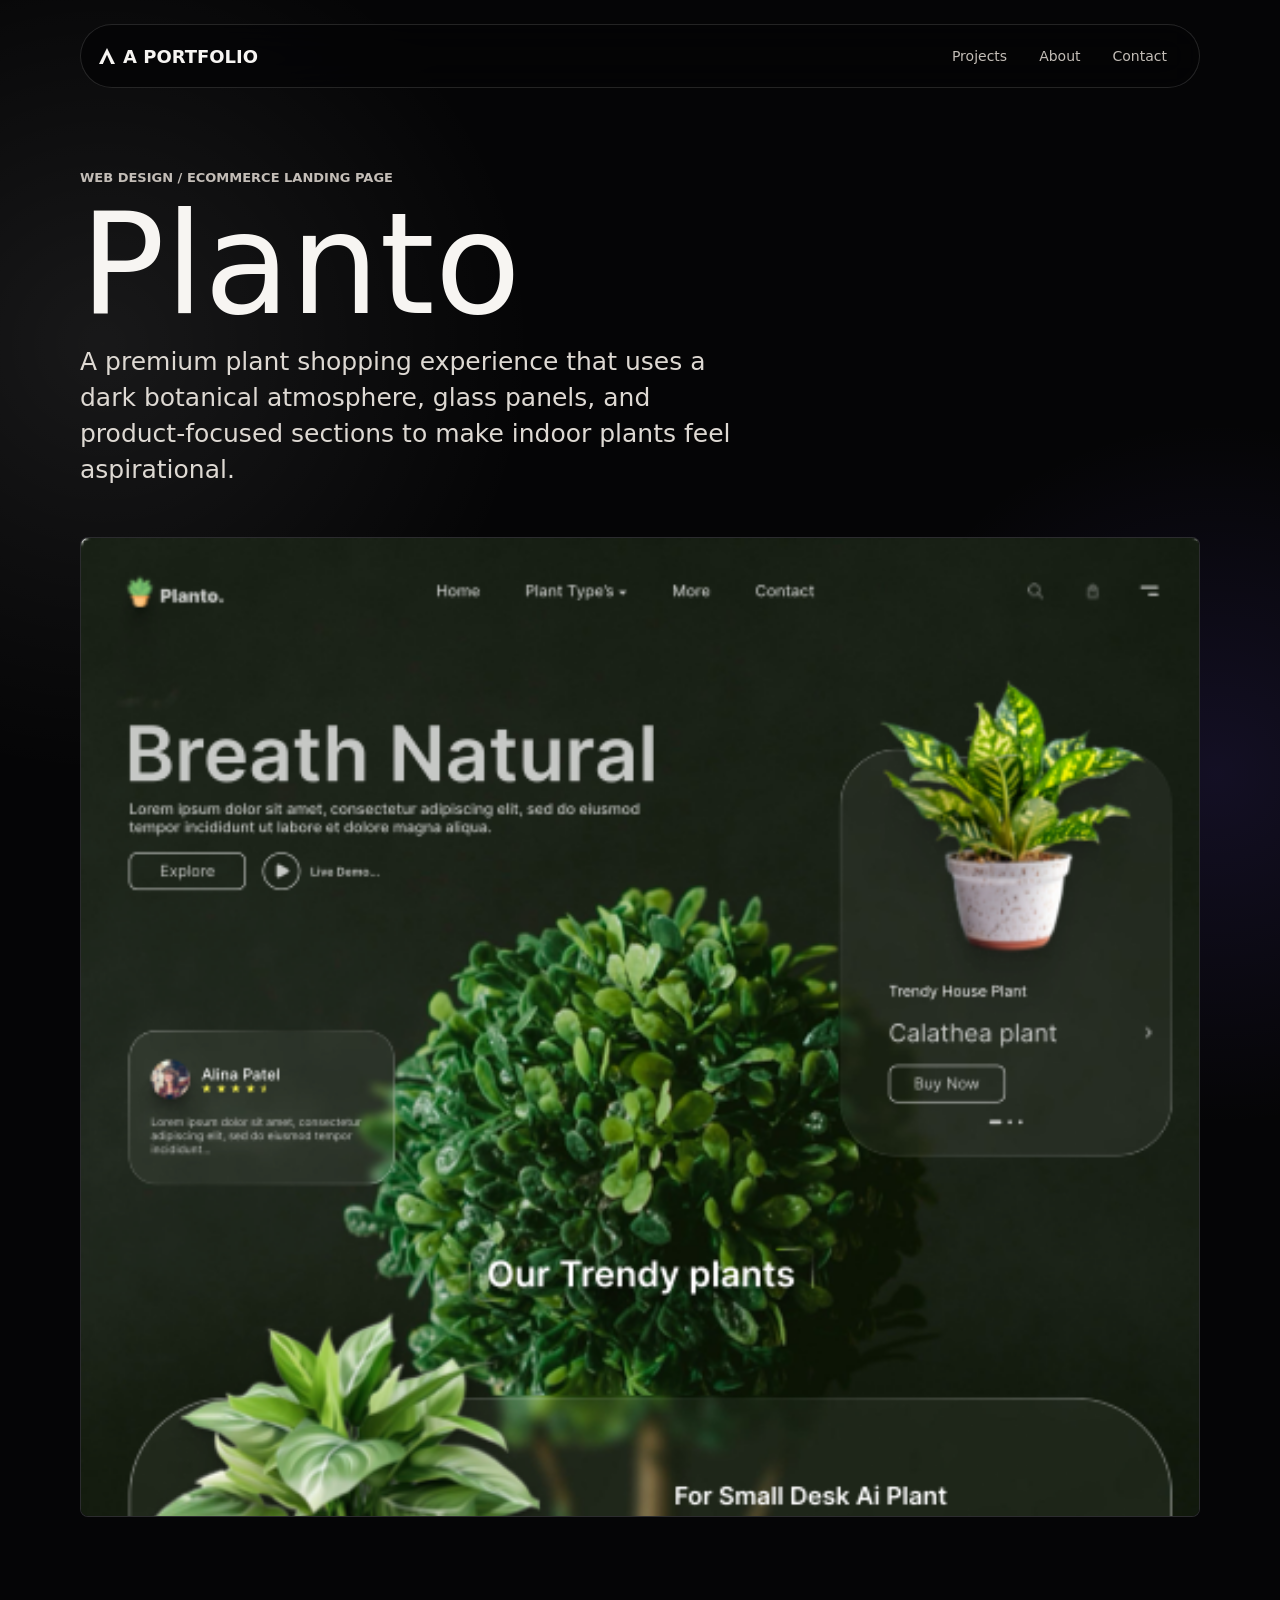
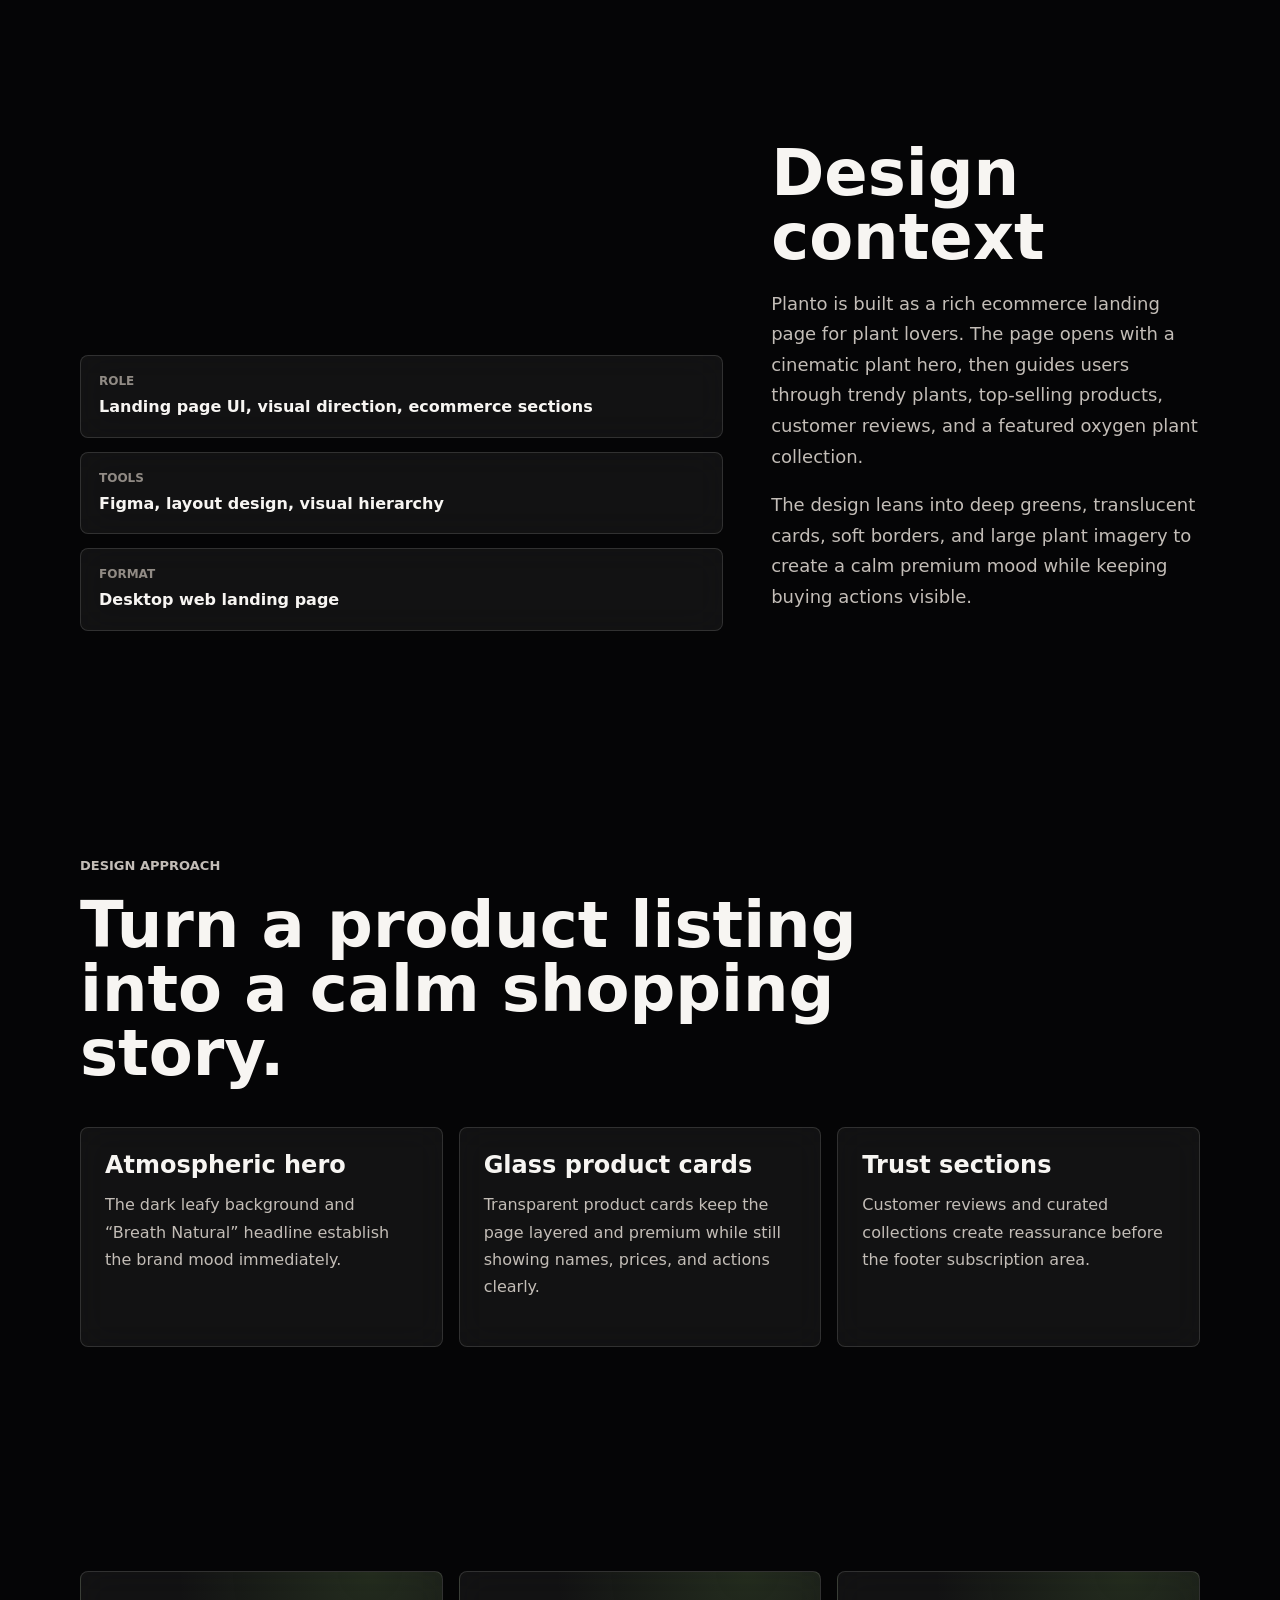
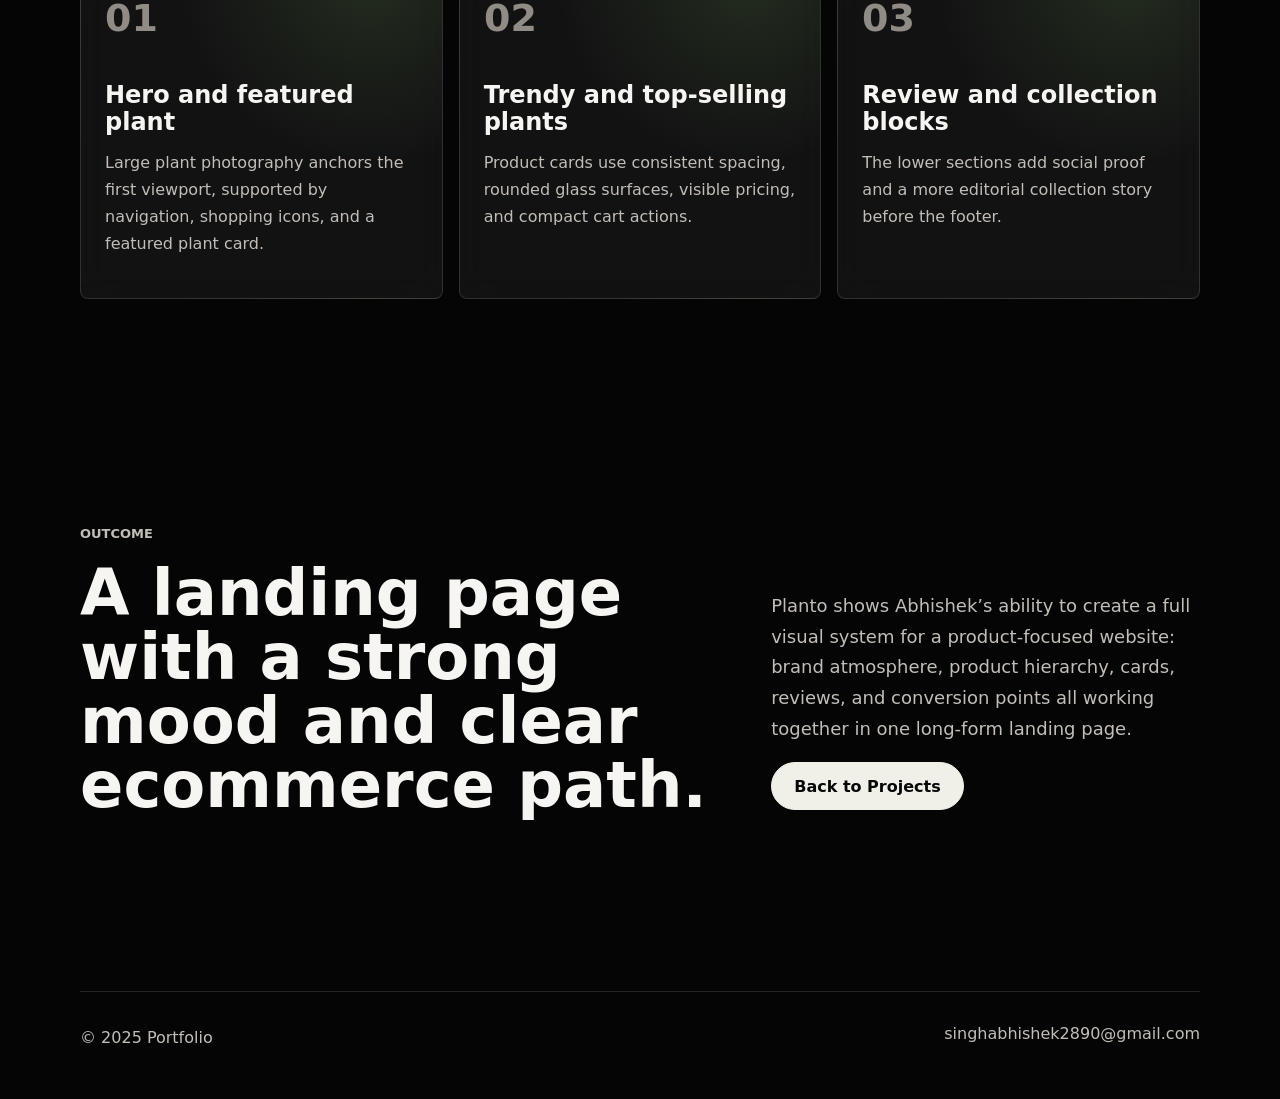
==== projects/planto.html @ 34128c3c "Initial portfolio site" ====
<!doctype html>
<html lang="en">
  <head>
    <meta charset="utf-8">
    <meta name="viewport" content="width=device-width, initial-scale=1">
    <title>Planto Case Study - Abhishek Singh</title>
    <meta name="description" content="Planto case study by Abhishek Singh, a premium plant ecommerce landing page.">
    <link rel="stylesheet" href="../styles.css">
  </head>
  <body>
    <header class="site-header">
      <a class="brand" href="../index.html">A Portfolio</a>
      <button class="nav-toggle" type="button" aria-label="Open navigation" aria-expanded="false">
        <span></span>
        <span></span>
      </button>
      <nav class="site-nav" aria-label="Primary navigation">
        <a href="../index.html#projects">Projects</a>
        <a href="../index.html#about">About</a>
        <a href="../index.html#contact">Contact</a>
      </nav>
    </header>

    <main>
      <section class="case-hero section-pad planto-hero">
        <div class="case-kicker reveal">Web design / Ecommerce landing page</div>
        <h1 class="reveal">Planto</h1>
        <p class="case-lede reveal">A premium plant shopping experience that uses a dark botanical atmosphere, glass panels, and product-focused sections to make indoor plants feel aspirational.</p>
        <img class="case-visual reveal" src="../assets/planto-preview.png" alt="Planto landing page full preview">
      </section>

      <section class="section-pad case-overview">
        <div class="fact-grid reveal">
          <div>
            <span>Role</span>
            <strong>Landing page UI, visual direction, ecommerce sections</strong>
          </div>
          <div>
            <span>Tools</span>
            <strong>Figma, layout design, visual hierarchy</strong>
          </div>
          <div>
            <span>Format</span>
            <strong>Desktop web landing page</strong>
          </div>
        </div>
        <div class="case-copy reveal">
          <h2>Design context</h2>
          <p>Planto is built as a rich ecommerce landing page for plant lovers. The page opens with a cinematic plant hero, then guides users through trendy plants, top-selling products, customer reviews, and a featured oxygen plant collection.</p>
          <p>The design leans into deep greens, translucent cards, soft borders, and large plant imagery to create a calm premium mood while keeping buying actions visible.</p>
        </div>
      </section>

      <section class="section-pad">
        <div class="section-heading reveal">
          <p class="eyebrow">Design approach</p>
          <h2>Turn a product listing into a calm shopping story.</h2>
        </div>
        <div class="insight-grid">
          <article class="service-card reveal">
            <h3>Atmospheric hero</h3>
            <p>The dark leafy background and “Breath Natural” headline establish the brand mood immediately.</p>
          </article>
          <article class="service-card reveal">
            <h3>Glass product cards</h3>
            <p>Transparent product cards keep the page layered and premium while still showing names, prices, and actions clearly.</p>
          </article>
          <article class="service-card reveal">
            <h3>Trust sections</h3>
            <p>Customer reviews and curated collections create reassurance before the footer subscription area.</p>
          </article>
        </div>
      </section>

      <section class="section-pad planto-breakdown">
        <div class="breakdown-card reveal">
          <span>01</span>
          <h3>Hero and featured plant</h3>
          <p>Large plant photography anchors the first viewport, supported by navigation, shopping icons, and a featured plant card.</p>
        </div>
        <div class="breakdown-card reveal">
          <span>02</span>
          <h3>Trendy and top-selling plants</h3>
          <p>Product cards use consistent spacing, rounded glass surfaces, visible pricing, and compact cart actions.</p>
        </div>
        <div class="breakdown-card reveal">
          <span>03</span>
          <h3>Review and collection blocks</h3>
          <p>The lower sections add social proof and a more editorial collection story before the footer.</p>
        </div>
      </section>

      <section class="section-pad split-section">
        <div class="section-heading reveal">
          <p class="eyebrow">Outcome</p>
          <h2>A landing page with a strong mood and clear ecommerce path.</h2>
        </div>
        <div class="about-copy reveal">
          <p>Planto shows Abhishek’s ability to create a full visual system for a product-focused website: brand atmosphere, product hierarchy, cards, reviews, and conversion points all working together in one long-form landing page.</p>
          <a class="button primary" href="../index.html#projects">Back to Projects</a>
        </div>
      </section>
    </main>

    <footer class="site-footer">
      <p>© 2025 Portfolio</p>
      <a href="mailto:singhabhishek2890@gmail.com">singhabhishek2890@gmail.com</a>
    </footer>
    <script src="../script.js"></script>
  </body>
</html>
---- styles.css ----
:root {
  color-scheme: dark;
  --bg: #050506;
  --bg-soft: #0d0d10;
  --panel: rgba(255, 255, 255, 0.055);
  --panel-strong: rgba(255, 255, 255, 0.09);
  --line: rgba(255, 255, 255, 0.13);
  --text: #f7f5f2;
  --muted: #c3bdb7;
  --soft: #918b85;
  --accent: #f0efe8;
  --pink: #ff4f8b;
  --violet: #7c5cff;
  --green: #95d866;
  --cyan: #1cd6c9;
  --max: 1120px;
  --radius: 8px;
}

* {
  box-sizing: border-box;
}

html {
  scroll-behavior: smooth;
}

body {
  margin: 0;
  min-width: 320px;
  background:
    radial-gradient(circle at 8% 8%, rgba(255, 255, 255, 0.08), transparent 27rem),
    radial-gradient(circle at 95% 18%, rgba(124, 92, 255, 0.12), transparent 22rem),
    var(--bg);
  color: var(--text);
  font-family: Inter, ui-sans-serif, system-ui, -apple-system, BlinkMacSystemFont, "Segoe UI", sans-serif;
  letter-spacing: 0;
}

body.nav-open {
  overflow: hidden;
}

a {
  color: inherit;
  text-decoration: none;
}

img {
  display: block;
  max-width: 100%;
}

.site-header {
  position: fixed;
  z-index: 20;
  top: 24px;
  left: 50%;
  width: min(calc(100% - 32px), var(--max));
  min-height: 64px;
  transform: translateX(-50%);
  display: flex;
  align-items: center;
  justify-content: space-between;
  gap: 20px;
  padding: 10px 18px;
  border: 1px solid var(--line);
  border-radius: 999px;
  background: rgba(5, 5, 6, 0.78);
  backdrop-filter: blur(18px);
}

.brand {
  display: inline-flex;
  align-items: center;
  min-height: 40px;
  font-size: 18px;
  font-weight: 650;
  text-transform: uppercase;
}

.brand::before {
  content: "";
  width: 16px;
  height: 16px;
  margin-right: 8px;
  clip-path: polygon(50% 0, 100% 100%, 76% 100%, 50% 42%, 24% 100%, 0 100%);
  background: currentColor;
}

.site-nav {
  display: flex;
  align-items: center;
  gap: 4px;
}

.site-nav a {
  padding: 12px 14px;
  border-radius: 999px;
  color: var(--muted);
  font-size: 14px;
  transition: color 180ms ease, background 180ms ease;
}

.site-nav a:hover,
.site-nav a:focus-visible {
  color: var(--text);
  background: var(--panel);
  outline: none;
}

.nav-toggle {
  display: none;
  width: 44px;
  height: 44px;
  border: 0;
  border-radius: 50%;
  background: transparent;
  color: var(--text);
  cursor: pointer;
}

.nav-toggle span {
  display: block;
  width: 22px;
  height: 2px;
  margin: 6px auto;
  background: currentColor;
  transition: transform 180ms ease;
}

.section-pad {
  width: min(calc(100% - 32px), var(--max));
  margin: 0 auto;
  padding: 112px 0;
}

.hero {
  position: relative;
  min-height: 100svh;
  display: flex;
  flex-direction: column;
  justify-content: center;
  padding-top: 160px;
}

.hero-bg {
  position: absolute;
  inset: 110px -16px 56px;
  z-index: -1;
  overflow: hidden;
  border-radius: 8px;
  background:
    linear-gradient(100deg, rgba(255, 255, 255, 0.03), transparent 42%),
    radial-gradient(circle at 55% 20%, rgba(255, 255, 255, 0.15), transparent 16rem),
    linear-gradient(140deg, #09090a 0%, #050506 48%, #111015 100%);
}

.hero-bg::after {
  content: "";
  position: absolute;
  inset: -40%;
  background:
    linear-gradient(120deg, transparent 32%, rgba(255, 255, 255, 0.06), transparent 38%),
    repeating-linear-gradient(120deg, transparent 0 42px, rgba(255, 255, 255, 0.025) 43px 44px);
  transform: rotate(-8deg);
  opacity: 0.45;
}

.hero-grid,
.split-section,
.case-overview {
  display: grid;
  grid-template-columns: minmax(0, 1.05fr) minmax(280px, 0.7fr);
  gap: 48px;
  align-items: end;
}

.eyebrow,
.case-kicker,
.project-type {
  margin: 0 0 16px;
  color: var(--muted);
  font-size: 13px;
  font-weight: 700;
  text-transform: uppercase;
}

h1,
h2,
h3,
p {
  margin-top: 0;
}

h1 {
  max-width: 980px;
  margin-bottom: 22px;
  font-size: clamp(58px, 11vw, 150px);
  line-height: 0.9;
  font-weight: 520;
}

h2 {
  margin-bottom: 20px;
  font-size: clamp(34px, 5vw, 68px);
  line-height: 1;
  font-weight: 560;
}

h3 {
  margin-bottom: 12px;
  font-size: 24px;
  line-height: 1.15;
}

p {
  color: var(--muted);
  line-height: 1.7;
}

.hero-copy,
.case-lede {
  max-width: 680px;
  color: #ded9d3;
  font-size: clamp(18px, 2.2vw, 25px);
  line-height: 1.45;
}

.hero-actions {
  display: flex;
  flex-wrap: wrap;
  gap: 12px;
  margin-top: 32px;
}

.button {
  display: inline-flex;
  align-items: center;
  justify-content: center;
  min-height: 48px;
  padding: 0 22px;
  border: 1px solid var(--line);
  border-radius: 999px;
  font-weight: 700;
  transition: transform 180ms ease, background 180ms ease, border-color 180ms ease;
}

.button:hover,
.button:focus-visible {
  transform: translateY(-2px);
  outline: none;
}

.button.primary {
  color: #070707;
  background: var(--accent);
  border-color: var(--accent);
}

.button.ghost {
  background: rgba(255, 255, 255, 0.03);
  color: var(--text);
}

.status-panel,
.service-card,
.step-card,
.contact-panel,
.breakdown-card,
.fact-grid > div {
  border: 1px solid var(--line);
  border-radius: var(--radius);
  background: var(--panel);
  backdrop-filter: blur(16px);
}

.status-panel {
  padding: 24px;
}

.status-dot {
  display: inline-block;
  width: 10px;
  height: 10px;
  border-radius: 50%;
  background: #66dc7e;
  box-shadow: 0 0 18px rgba(102, 220, 126, 0.7);
}

.status-panel p {
  margin: 12px 0 8px;
}

.status-panel strong {
  display: block;
  line-height: 1.4;
}

.mini-tags,
.skill-cloud {
  display: flex;
  flex-wrap: wrap;
  gap: 8px;
  margin-top: 20px;
}

.mini-tags span,
.skill-cloud span {
  display: inline-flex;
  align-items: center;
  min-height: 32px;
  padding: 6px 10px;
  border: 1px solid var(--line);
  border-radius: 999px;
  color: var(--muted);
  background: rgba(255, 255, 255, 0.035);
  font-size: 13px;
}

.section-heading {
  max-width: 780px;
  margin-bottom: 42px;
}

.project-grid {
  display: grid;
  grid-template-columns: repeat(2, minmax(0, 1fr));
  gap: 22px;
}

.project-card {
  display: grid;
  gap: 24px;
  padding: 14px;
  border: 1px solid var(--line);
  border-radius: var(--radius);
  background: rgba(255, 255, 255, 0.045);
  transition: transform 220ms ease, border-color 220ms ease, background 220ms ease;
}

.project-card:hover,
.project-card:focus-visible {
  transform: translateY(-6px);
  border-color: rgba(255, 255, 255, 0.3);
  background: rgba(255, 255, 255, 0.07);
  outline: none;
}

.project-card img {
  width: 100%;
  aspect-ratio: 16 / 10;
  object-fit: cover;
  border-radius: 6px;
  border: 1px solid rgba(255, 255, 255, 0.08);
}

.project-card div {
  padding: 0 8px 10px;
}

.about-copy {
  align-self: center;
}

.about-copy p {
  font-size: 18px;
}

.steps,
.service-grid,
.insight-grid,
.planto-breakdown {
  display: grid;
  grid-template-columns: repeat(4, minmax(0, 1fr));
  gap: 16px;
}

.service-grid,
.insight-grid,
.planto-breakdown {
  grid-template-columns: repeat(3, minmax(0, 1fr));
}

.service-grid {
  grid-template-columns: repeat(4, minmax(0, 1fr));
}

.step-card,
.service-card,
.breakdown-card {
  min-height: 220px;
  padding: 24px;
}

.step-card span,
.breakdown-card span {
  display: inline-block;
  margin-bottom: 42px;
  color: var(--soft);
  font-size: 38px;
  font-weight: 600;
}

.contact-panel {
  padding: clamp(28px, 6vw, 72px);
  background:
    radial-gradient(circle at 80% 20%, rgba(255, 255, 255, 0.12), transparent 18rem),
    var(--panel);
}

.site-footer {
  width: min(calc(100% - 32px), var(--max));
  margin: 0 auto;
  padding: 32px 0 48px;
  display: flex;
  justify-content: space-between;
  gap: 20px;
  border-top: 1px solid var(--line);
  color: var(--muted);
}

.site-footer p {
  margin: 0;
}

.case-hero {
  padding-top: 170px;
}

.case-hero h1 {
  margin-bottom: 16px;
}

.case-visual {
  width: 100%;
  max-height: 760px;
  margin-top: 48px;
  object-fit: cover;
  object-position: top;
  border: 1px solid var(--line);
  border-radius: var(--radius);
  background: var(--bg-soft);
}

.planto-hero .case-visual {
  max-height: 980px;
  object-position: top center;
}

.fact-grid {
  display: grid;
  gap: 14px;
}

.fact-grid > div {
  padding: 18px;
}

.fact-grid span {
  display: block;
  margin-bottom: 8px;
  color: var(--soft);
  font-size: 12px;
  font-weight: 700;
  text-transform: uppercase;
}

.fact-grid strong {
  line-height: 1.4;
}

.case-copy {
  align-self: start;
}

.case-copy p {
  font-size: 18px;
}

.case-showcase {
  display: grid;
  grid-template-columns: repeat(3, minmax(0, 1fr));
  gap: 24px;
}

.phone-frame {
  min-height: 570px;
  padding: 16px;
  border: 1px solid var(--line);
  border-radius: 48px;
  background: #17121d;
}

.phone-screen {
  height: 100%;
  min-height: 538px;
  padding: 28px;
  border-radius: 34px;
  background: #0d0b10;
  overflow: hidden;
}

.screen-label {
  display: inline-flex;
  margin-bottom: 28px;
  color: var(--muted);
  font-size: 13px;
  font-weight: 700;
  text-transform: uppercase;
}

.profile-gradient,
.match-orbit {
  height: 230px;
  margin-bottom: 28px;
  border-radius: 28px;
  background: linear-gradient(135deg, var(--pink), var(--violet));
}

.match-orbit {
  border-radius: 50%;
  background: radial-gradient(circle at 35% 35%, #fff 0 8%, var(--pink) 9% 34%, var(--violet) 35% 100%);
}

.bubble {
  width: 76%;
  height: 54px;
  margin-bottom: 18px;
  border-radius: 22px;
  background: var(--panel-strong);
}

.bubble.right {
  margin-left: auto;
  background: var(--pink);
}

.bubble.short {
  width: 54%;
}

.vyybee-theme {
  position: relative;
}

.vyybee-theme::before {
  content: "";
  position: absolute;
  inset: 70px -24px;
  z-index: -1;
  border-radius: 8px;
  background: radial-gradient(circle at 20% 20%, rgba(255, 79, 139, 0.22), transparent 24rem), radial-gradient(circle at 90% 65%, rgba(124, 92, 255, 0.2), transparent 26rem);
}

.planto-breakdown .breakdown-card {
  background:
    radial-gradient(circle at 80% 0%, rgba(149, 216, 102, 0.13), transparent 12rem),
    var(--panel);
}

.reveal {
  opacity: 1;
  transform: translateY(0);
  transition: opacity 600ms ease, transform 600ms ease;
}

.reveal.is-visible {
  opacity: 1;
  transform: translateY(0);
}

@media (max-width: 900px) {
  .site-header {
    top: 14px;
  }

  .nav-toggle {
    display: block;
  }

  .nav-open .nav-toggle span:first-child {
    transform: translateY(4px) rotate(45deg);
  }

  .nav-open .nav-toggle span:last-child {
    transform: translateY(-4px) rotate(-45deg);
  }

  .site-nav {
    position: fixed;
    top: 78px;
    left: 0;
    right: 0;
    display: none;
    flex-direction: column;
    align-items: stretch;
    padding: 14px;
    border: 1px solid var(--line);
    border-radius: 8px;
    background: rgba(5, 5, 6, 0.95);
  }

  .nav-open .site-nav {
    display: flex;
  }

  .site-nav a {
    min-height: 46px;
  }

  .hero-grid,
  .split-section,
  .case-overview,
  .project-grid,
  .case-showcase {
    grid-template-columns: 1fr;
  }

  .steps,
  .service-grid,
  .insight-grid,
  .planto-breakdown {
    grid-template-columns: repeat(2, minmax(0, 1fr));
  }
}

@media (max-width: 620px) {
  .section-pad {
    width: min(calc(100% - 24px), var(--max));
    padding: 76px 0;
  }

  .hero {
    padding-top: 130px;
  }

  h1 {
    font-size: clamp(54px, 18vw, 86px);
  }

  .hero-copy,
  .case-lede,
  .case-copy p,
  .about-copy p {
    font-size: 16px;
  }

  .hero-actions,
  .site-footer {
    flex-direction: column;
  }

  .button {
    width: 100%;
  }

  .steps,
  .service-grid,
  .insight-grid,
  .planto-breakdown {
    grid-template-columns: 1fr;
  }

  .phone-frame {
    min-height: 520px;
  }

  .phone-screen {
    min-height: 488px;
  }
}
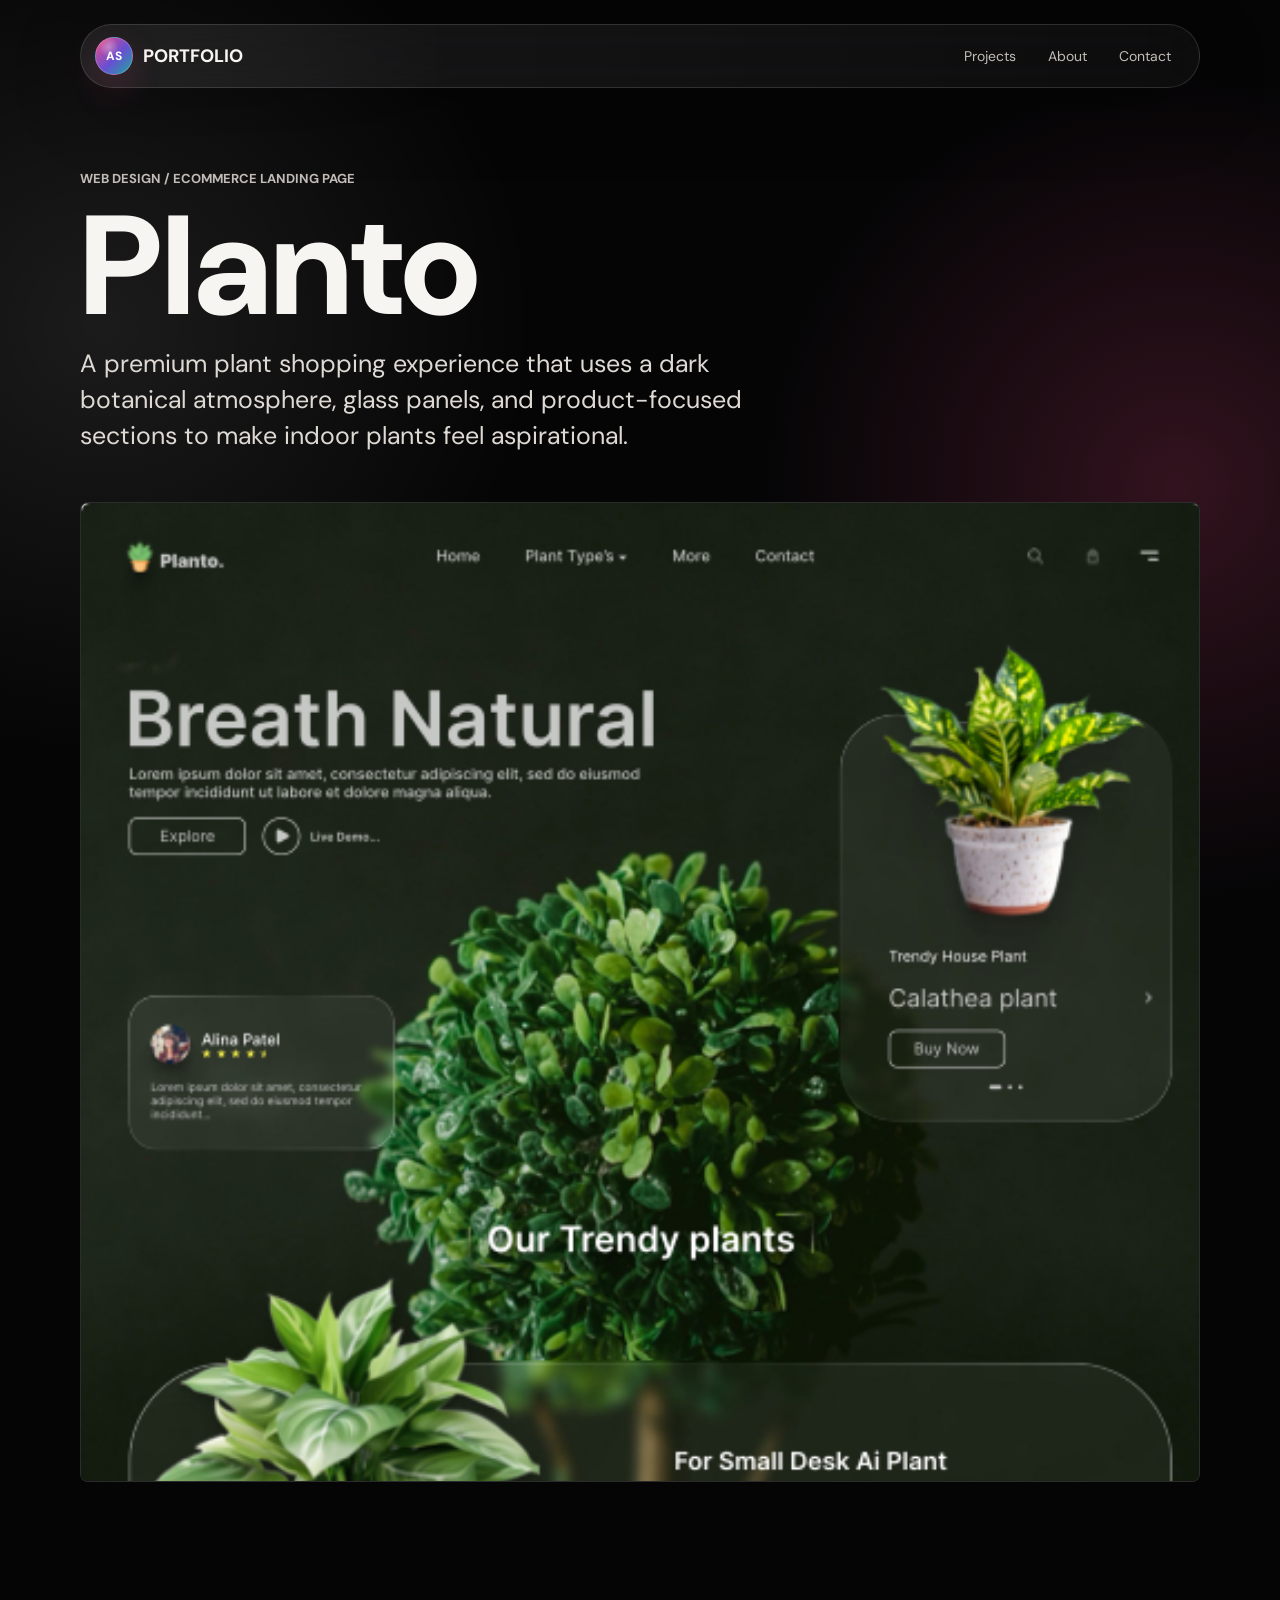
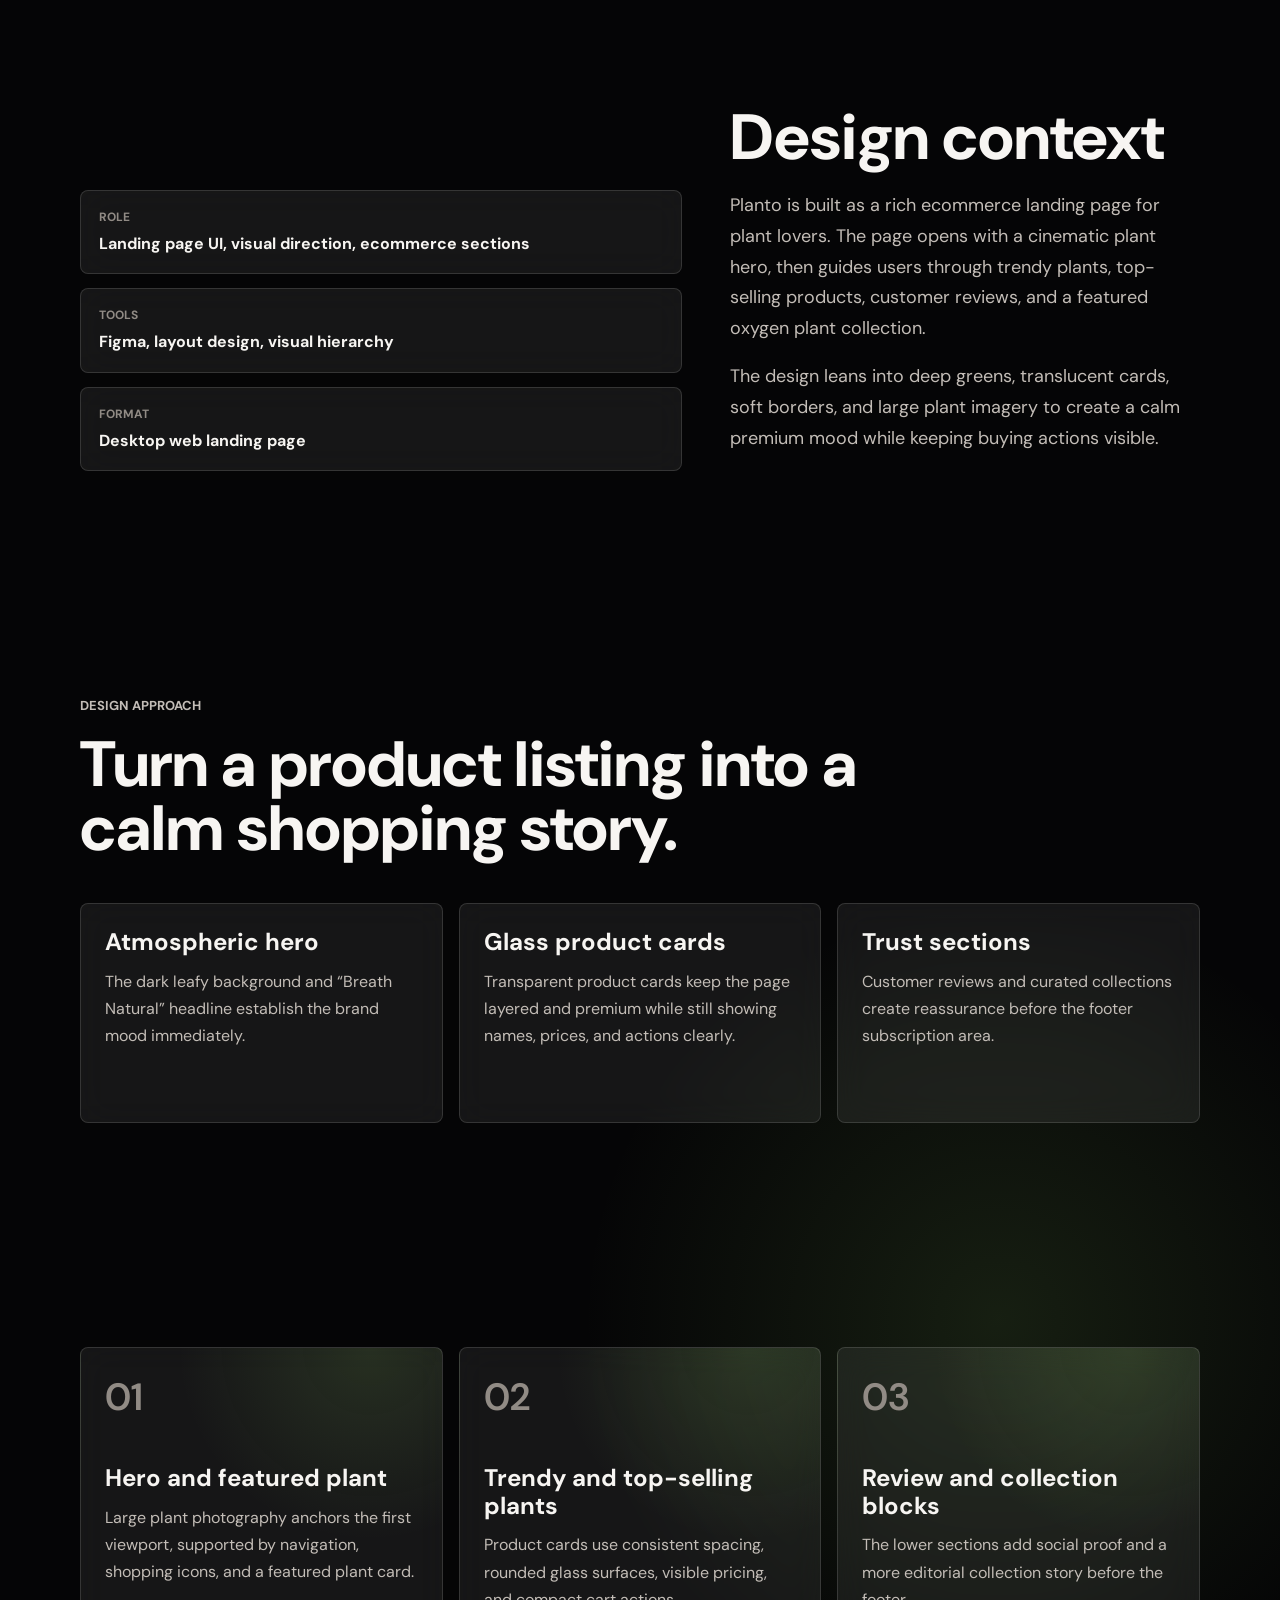
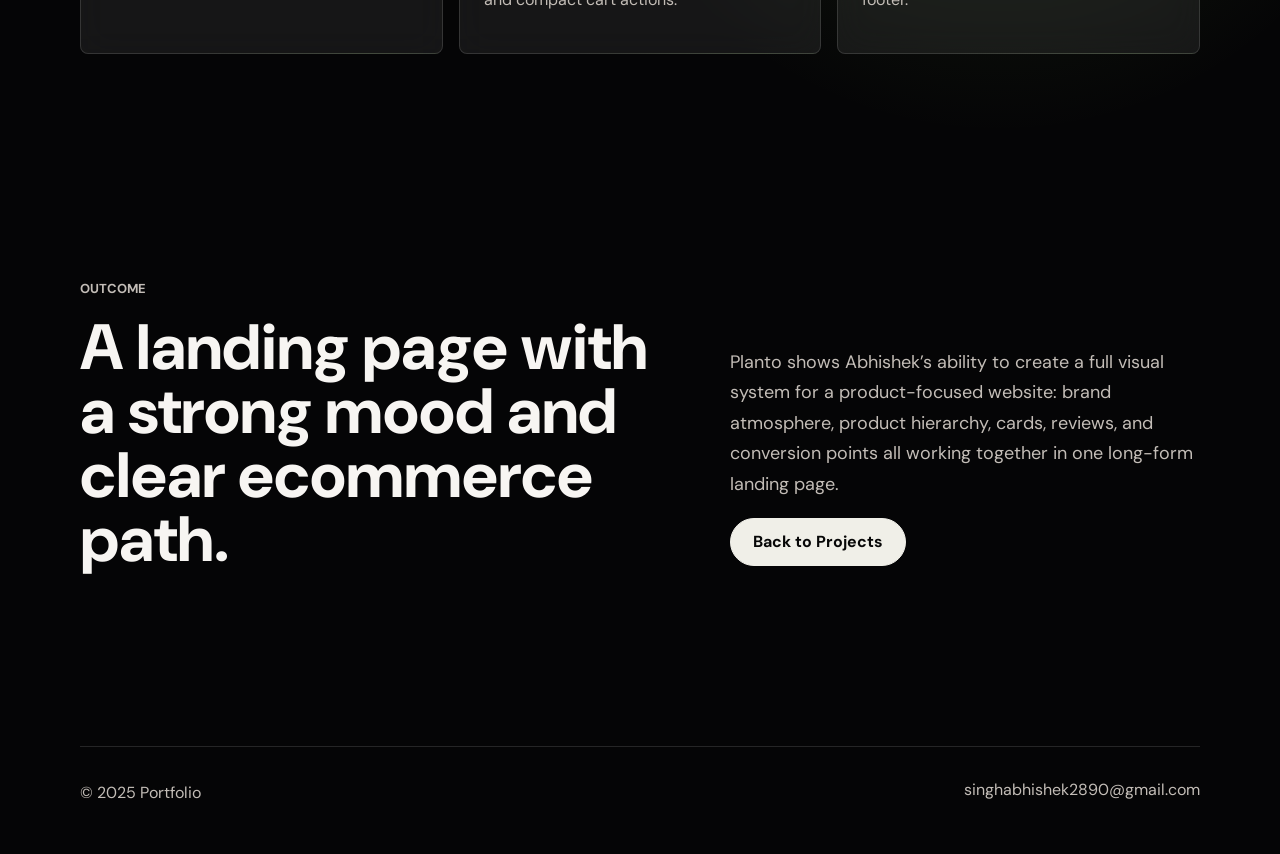
==== commit 0ab6868a: "Enhance portfolio design and Vyybee case study" ====
--- a/projects/planto.html
+++ b/projects/planto.html
@@ -5,11 +5,17 @@
     <meta name="viewport" content="width=device-width, initial-scale=1">
     <title>Planto Case Study - Abhishek Singh</title>
     <meta name="description" content="Planto case study by Abhishek Singh, a premium plant ecommerce landing page.">
+    <link rel="preconnect" href="https://fonts.googleapis.com">
+    <link rel="preconnect" href="https://fonts.gstatic.com" crossorigin>
+    <link href="https://fonts.googleapis.com/css2?family=DM+Sans:wght@400;500;600;700;800&display=swap" rel="stylesheet">
     <link rel="stylesheet" href="../styles.css">
   </head>
   <body>
     <header class="site-header">
-      <a class="brand" href="../index.html">A Portfolio</a>
+      <a class="brand" href="../index.html">
+        <span class="brand-mark">AS</span>
+        <span>Portfolio</span>
+      </a>
       <button class="nav-toggle" type="button" aria-label="Open navigation" aria-expanded="false">
         <span></span>
         <span></span>
--- a/styles.css
+++ b/styles.css
@@ -2,8 +2,8 @@
   color-scheme: dark;
   --bg: #050506;
   --bg-soft: #0d0d10;
-  --panel: rgba(255, 255, 255, 0.055);
-  --panel-strong: rgba(255, 255, 255, 0.09);
+  --panel: rgba(255, 255, 255, 0.07);
+  --panel-strong: rgba(255, 255, 255, 0.11);
   --line: rgba(255, 255, 255, 0.13);
   --text: #f7f5f2;
   --muted: #c3bdb7;
@@ -13,6 +13,7 @@
   --violet: #7c5cff;
   --green: #95d866;
   --cyan: #1cd6c9;
+  --warm: #ffb86b;
   --max: 1120px;
   --radius: 8px;
 }
@@ -29,11 +30,12 @@
   margin: 0;
   min-width: 320px;
   background:
-    radial-gradient(circle at 8% 8%, rgba(255, 255, 255, 0.08), transparent 27rem),
-    radial-gradient(circle at 95% 18%, rgba(124, 92, 255, 0.12), transparent 22rem),
+    radial-gradient(circle at 8% 8%, rgba(255, 255, 255, 0.09), transparent 27rem),
+    radial-gradient(circle at 92% 12%, rgba(255, 79, 139, 0.18), transparent 26rem),
+    radial-gradient(circle at 78% 72%, rgba(149, 216, 102, 0.12), transparent 26rem),
     var(--bg);
   color: var(--text);
-  font-family: Inter, ui-sans-serif, system-ui, -apple-system, BlinkMacSystemFont, "Segoe UI", sans-serif;
+  font-family: "DM Sans", ui-sans-serif, system-ui, -apple-system, Helvetica, Arial, sans-serif;
   letter-spacing: 0;
 }
 
@@ -63,29 +65,39 @@
   align-items: center;
   justify-content: space-between;
   gap: 20px;
-  padding: 10px 18px;
+  padding: 10px 14px;
   border: 1px solid var(--line);
   border-radius: 999px;
-  background: rgba(5, 5, 6, 0.78);
-  backdrop-filter: blur(18px);
+  background: linear-gradient(90deg, rgba(255, 255, 255, 0.08), rgba(255, 255, 255, 0.035));
+  box-shadow: 0 20px 70px rgba(0, 0, 0, 0.3);
+  backdrop-filter: blur(22px);
 }
 
 .brand {
   display: inline-flex;
   align-items: center;
+  gap: 10px;
   min-height: 40px;
   font-size: 18px;
-  font-weight: 650;
+  font-weight: 800;
   text-transform: uppercase;
 }
 
-.brand::before {
-  content: "";
-  width: 16px;
-  height: 16px;
-  margin-right: 8px;
-  clip-path: polygon(50% 0, 100% 100%, 76% 100%, 50% 42%, 24% 100%, 0 100%);
-  background: currentColor;
+.brand-mark {
+  position: relative;
+  display: inline-grid;
+  width: 38px;
+  height: 38px;
+  place-items: center;
+  border: 1px solid rgba(255, 255, 255, 0.2);
+  border-radius: 50%;
+  background:
+    radial-gradient(circle at 35% 25%, rgba(255, 255, 255, 0.32), transparent 28%),
+    linear-gradient(135deg, rgba(255, 79, 139, 0.95), rgba(124, 92, 255, 0.8) 54%, rgba(28, 214, 201, 0.75));
+  color: white;
+  font-size: 12px;
+  letter-spacing: 0;
+  box-shadow: 0 12px 32px rgba(255, 79, 139, 0.18);
 }
 
 .site-nav {
@@ -141,7 +153,7 @@
   display: flex;
   flex-direction: column;
   justify-content: center;
-  padding-top: 160px;
+  padding-top: 150px;
 }
 
 .hero-bg {
@@ -151,8 +163,9 @@
   overflow: hidden;
   border-radius: 8px;
   background:
-    linear-gradient(100deg, rgba(255, 255, 255, 0.03), transparent 42%),
-    radial-gradient(circle at 55% 20%, rgba(255, 255, 255, 0.15), transparent 16rem),
+    linear-gradient(100deg, rgba(255, 255, 255, 0.035), transparent 42%),
+    radial-gradient(circle at 18% 52%, rgba(255, 255, 255, 0.12), transparent 18rem),
+    radial-gradient(circle at 82% 42%, rgba(255, 79, 139, 0.14), transparent 18rem),
     linear-gradient(140deg, #09090a 0%, #050506 48%, #111015 100%);
 }
 
@@ -171,7 +184,7 @@
 .split-section,
 .case-overview {
   display: grid;
-  grid-template-columns: minmax(0, 1.05fr) minmax(280px, 0.7fr);
+  grid-template-columns: minmax(0, 1fr) minmax(340px, 0.78fr);
   gap: 48px;
   align-items: end;
 }
@@ -198,14 +211,15 @@
   margin-bottom: 22px;
   font-size: clamp(58px, 11vw, 150px);
   line-height: 0.9;
-  font-weight: 520;
+  font-weight: 800;
+  letter-spacing: 0;
 }
 
 h2 {
   margin-bottom: 20px;
   font-size: clamp(34px, 5vw, 68px);
   line-height: 1;
-  font-weight: 560;
+  font-weight: 760;
 }
 
 h3 {
@@ -232,6 +246,38 @@
   flex-wrap: wrap;
   gap: 12px;
   margin-top: 32px;
+}
+
+.hero-metrics {
+  display: grid;
+  grid-template-columns: repeat(3, minmax(0, 1fr));
+  gap: 12px;
+  max-width: 620px;
+  margin-top: 38px;
+}
+
+.hero-metrics div {
+  padding: 16px;
+  border: 1px solid var(--line);
+  border-radius: var(--radius);
+  background: rgba(255, 255, 255, 0.045);
+}
+
+.hero-metrics strong,
+.hero-metrics span {
+  display: block;
+}
+
+.hero-metrics strong {
+  font-size: 28px;
+  line-height: 1;
+}
+
+.hero-metrics span {
+  margin-top: 8px;
+  color: var(--muted);
+  font-size: 13px;
+  line-height: 1.25;
 }
 
 .button {
@@ -268,6 +314,7 @@
 .step-card,
 .contact-panel,
 .breakdown-card,
+.lab-card,
 .fact-grid > div {
   border: 1px solid var(--line);
   border-radius: var(--radius);
@@ -277,6 +324,56 @@
 
 .status-panel {
   padding: 24px;
+}
+
+.hero-feature {
+  position: relative;
+  min-height: 560px;
+  align-self: stretch;
+}
+
+.feature-orbit {
+  position: absolute;
+  inset: 46px 34px 92px;
+  border: 1px solid rgba(255, 255, 255, 0.1);
+  border-radius: 50%;
+  background:
+    radial-gradient(circle at 50% 48%, rgba(255, 255, 255, 0.11), transparent 34%),
+    radial-gradient(circle at 60% 55%, rgba(255, 79, 139, 0.24), transparent 42%);
+  filter: blur(0.2px);
+}
+
+.hero-phone {
+  position: absolute;
+  width: 46%;
+  max-height: 420px;
+  object-fit: cover;
+  border: 1px solid rgba(255, 255, 255, 0.16);
+  border-radius: 28px;
+  box-shadow: 0 26px 80px rgba(0, 0, 0, 0.42);
+}
+
+.hero-phone.one {
+  top: 34px;
+  left: 14%;
+  transform: rotate(-6deg);
+}
+
+.hero-phone.two {
+  right: 0;
+  bottom: 126px;
+  width: 58%;
+  max-height: 300px;
+  object-position: top;
+  transform: rotate(4deg);
+}
+
+.hero-feature .status-panel {
+  position: absolute;
+  right: 0;
+  bottom: 0;
+  width: min(100%, 360px);
+  background: rgba(15, 15, 18, 0.72);
 }
 
 .status-dot {
@@ -323,6 +420,31 @@
   margin-bottom: 42px;
 }
 
+.ticker {
+  width: 100%;
+  overflow: hidden;
+  border-block: 1px solid var(--line);
+  background: rgba(255, 255, 255, 0.035);
+}
+
+.ticker div {
+  width: min(calc(100% - 32px), var(--max));
+  min-height: 70px;
+  margin: 0 auto;
+  display: flex;
+  align-items: center;
+  justify-content: space-between;
+  gap: 28px;
+  color: var(--muted);
+  font-size: clamp(14px, 1.6vw, 18px);
+  font-weight: 700;
+  text-transform: uppercase;
+}
+
+.ticker span {
+  white-space: nowrap;
+}
+
 .project-grid {
   display: grid;
   grid-template-columns: repeat(2, minmax(0, 1fr));
@@ -332,10 +454,13 @@
 .project-card {
   display: grid;
   gap: 24px;
-  padding: 14px;
+  padding: 12px;
   border: 1px solid var(--line);
   border-radius: var(--radius);
-  background: rgba(255, 255, 255, 0.045);
+  background:
+    linear-gradient(160deg, rgba(255, 255, 255, 0.09), rgba(255, 255, 255, 0.035)),
+    rgba(255, 255, 255, 0.045);
+  box-shadow: 0 30px 100px rgba(0, 0, 0, 0.22);
   transition: transform 220ms ease, border-color 220ms ease, background 220ms ease;
 }
 
@@ -349,14 +474,41 @@
 
 .project-card img {
   width: 100%;
-  aspect-ratio: 16 / 10;
+  aspect-ratio: 16 / 11;
   object-fit: cover;
   border-radius: 6px;
   border: 1px solid rgba(255, 255, 255, 0.08);
 }
 
 .project-card div {
-  padding: 0 8px 10px;
+  padding: 0 10px 12px;
+}
+
+.lab-grid {
+  display: grid;
+  grid-template-columns: repeat(3, minmax(0, 1fr));
+  gap: 16px;
+}
+
+.lab-card {
+  min-height: 250px;
+  padding: 24px;
+  background:
+    radial-gradient(circle at 80% 0, rgba(255, 79, 139, 0.12), transparent 12rem),
+    var(--panel);
+}
+
+.lab-card span {
+  display: inline-flex;
+  width: 44px;
+  height: 44px;
+  align-items: center;
+  justify-content: center;
+  margin-bottom: 52px;
+  border: 1px solid var(--line);
+  border-radius: 50%;
+  color: var(--text);
+  background: rgba(255, 255, 255, 0.055);
 }
 
 .about-copy {
@@ -388,7 +540,8 @@
 
 .step-card,
 .service-card,
-.breakdown-card {
+.breakdown-card,
+.lab-card {
   min-height: 220px;
   padding: 24px;
 }
@@ -443,6 +596,31 @@
   background: var(--bg-soft);
 }
 
+.case-visual-grid {
+  display: grid;
+  grid-template-columns: minmax(220px, 0.45fr) minmax(0, 1fr);
+  gap: 18px;
+  margin-top: 48px;
+  align-items: stretch;
+}
+
+.case-visual-grid .case-visual {
+  height: 100%;
+  max-height: none;
+  margin-top: 0;
+  box-shadow: 0 28px 100px rgba(0, 0, 0, 0.34);
+}
+
+.case-visual-grid .tall {
+  aspect-ratio: 0.55;
+  object-fit: cover;
+}
+
+.case-visual-grid .wide {
+  aspect-ratio: 1.5;
+  object-fit: cover;
+}
+
 .planto-hero .case-visual {
   max-height: 980px;
   object-position: top center;
@@ -476,6 +654,45 @@
 
 .case-copy p {
   font-size: 18px;
+}
+
+.vyybee-gallery {
+  display: grid;
+  grid-template-columns: 1.25fr 0.8fr;
+  gap: 18px;
+  align-items: stretch;
+}
+
+.gallery-panel {
+  margin: 0;
+  padding: 12px;
+  border: 1px solid var(--line);
+  border-radius: var(--radius);
+  background:
+    radial-gradient(circle at 80% 0%, rgba(255, 79, 139, 0.14), transparent 16rem),
+    rgba(255, 255, 255, 0.055);
+  box-shadow: 0 30px 110px rgba(0, 0, 0, 0.26);
+}
+
+.gallery-panel.large {
+  grid-row: span 2;
+}
+
+.gallery-panel img {
+  width: 100%;
+  height: calc(100% - 48px);
+  min-height: 280px;
+  object-fit: cover;
+  border-radius: 6px;
+  border: 1px solid rgba(255, 255, 255, 0.08);
+}
+
+.gallery-panel figcaption {
+  min-height: 36px;
+  padding: 12px 4px 0;
+  color: var(--muted);
+  font-size: 14px;
+  line-height: 1.45;
 }
 
 .case-showcase {
@@ -613,15 +830,28 @@
   .split-section,
   .case-overview,
   .project-grid,
-  .case-showcase {
+  .case-showcase,
+  .case-visual-grid,
+  .vyybee-gallery {
     grid-template-columns: 1fr;
   }
 
   .steps,
   .service-grid,
   .insight-grid,
-  .planto-breakdown {
+  .planto-breakdown,
+  .lab-grid {
     grid-template-columns: repeat(2, minmax(0, 1fr));
+  }
+
+  .hero-feature {
+    min-height: 640px;
+  }
+
+  .ticker div {
+    overflow-x: auto;
+    justify-content: flex-start;
+    scrollbar-width: none;
   }
 }
 
@@ -658,8 +888,39 @@
   .steps,
   .service-grid,
   .insight-grid,
-  .planto-breakdown {
+  .planto-breakdown,
+  .lab-grid {
     grid-template-columns: 1fr;
+  }
+
+  .hero-metrics {
+    grid-template-columns: 1fr;
+  }
+
+  .hero-feature {
+    min-height: 520px;
+  }
+
+  .hero-phone.one {
+    left: 2%;
+    width: 50%;
+  }
+
+  .hero-phone.two {
+    width: 64%;
+    bottom: 118px;
+  }
+
+  .case-visual-grid .wide {
+    order: -1;
+  }
+
+  .case-visual-grid .tall {
+    max-height: 620px;
+  }
+
+  .brand span:last-child {
+    font-size: 15px;
   }
 
   .phone-frame {
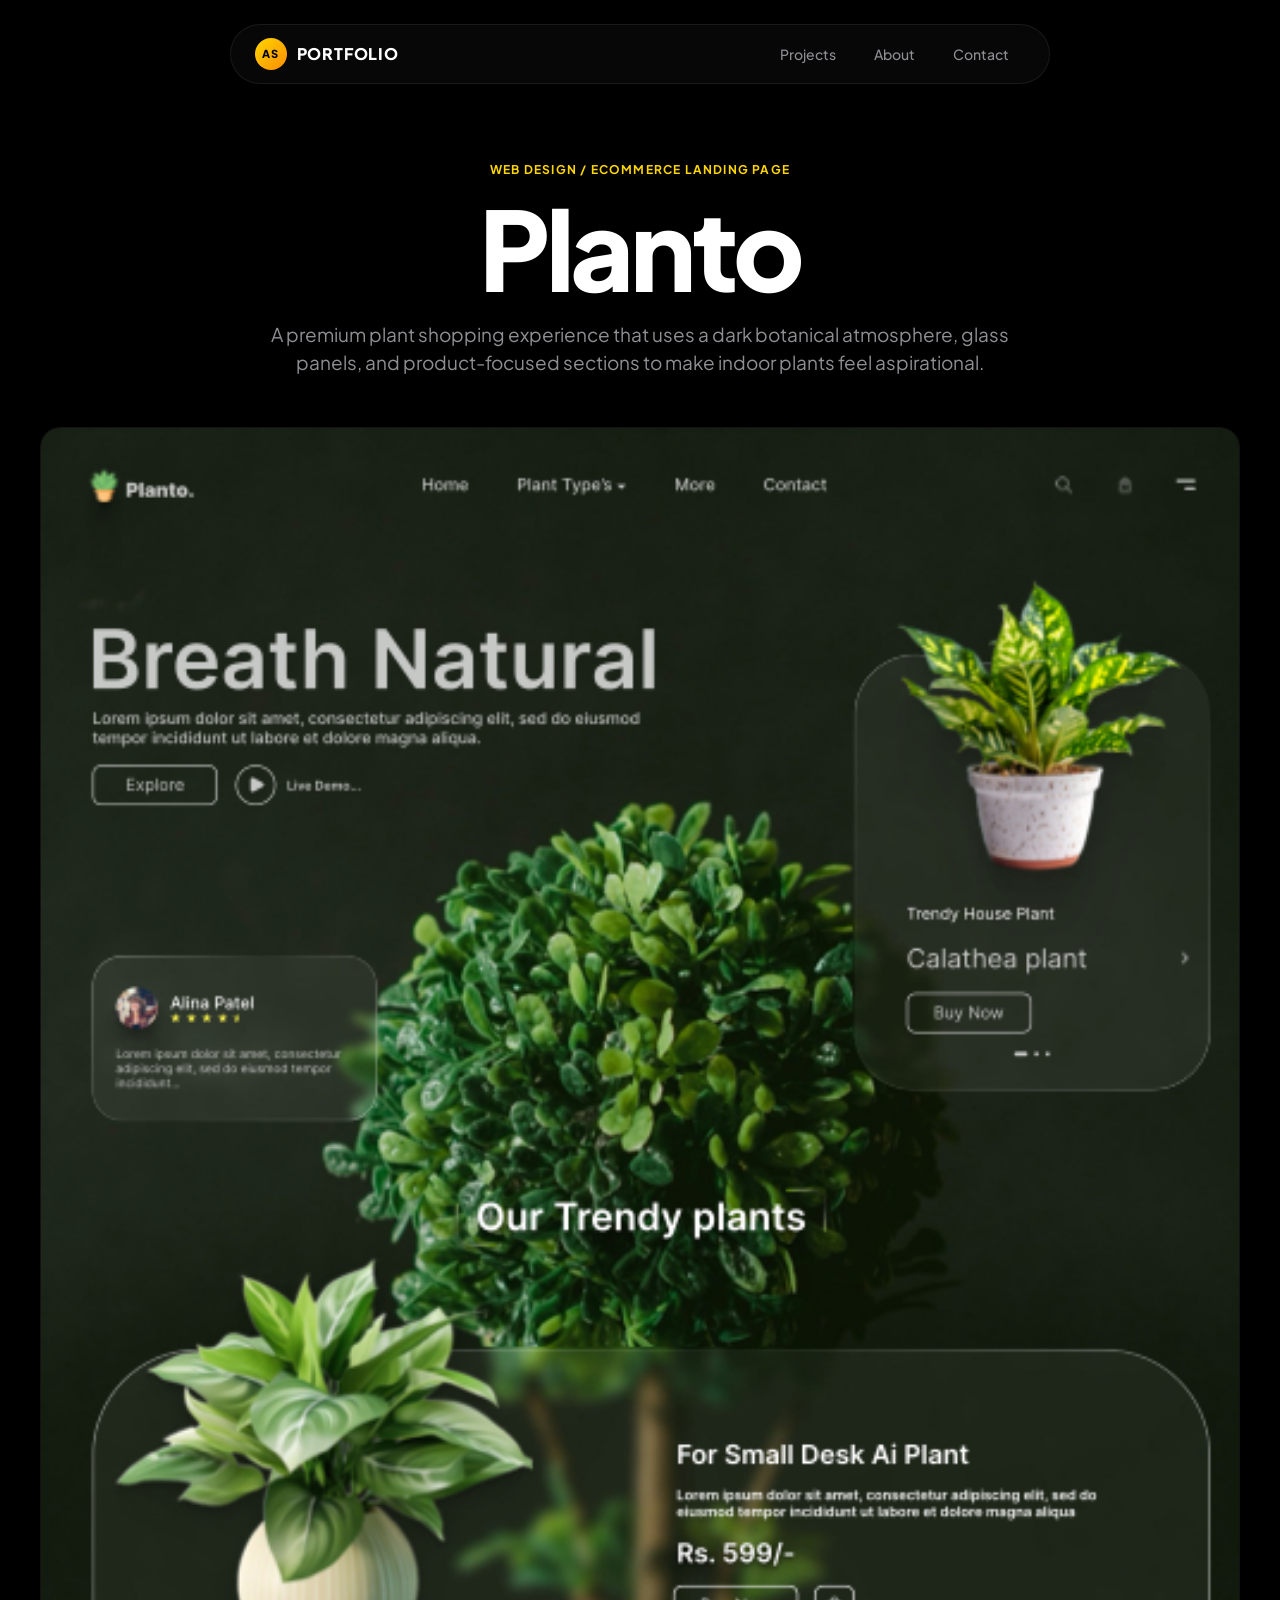
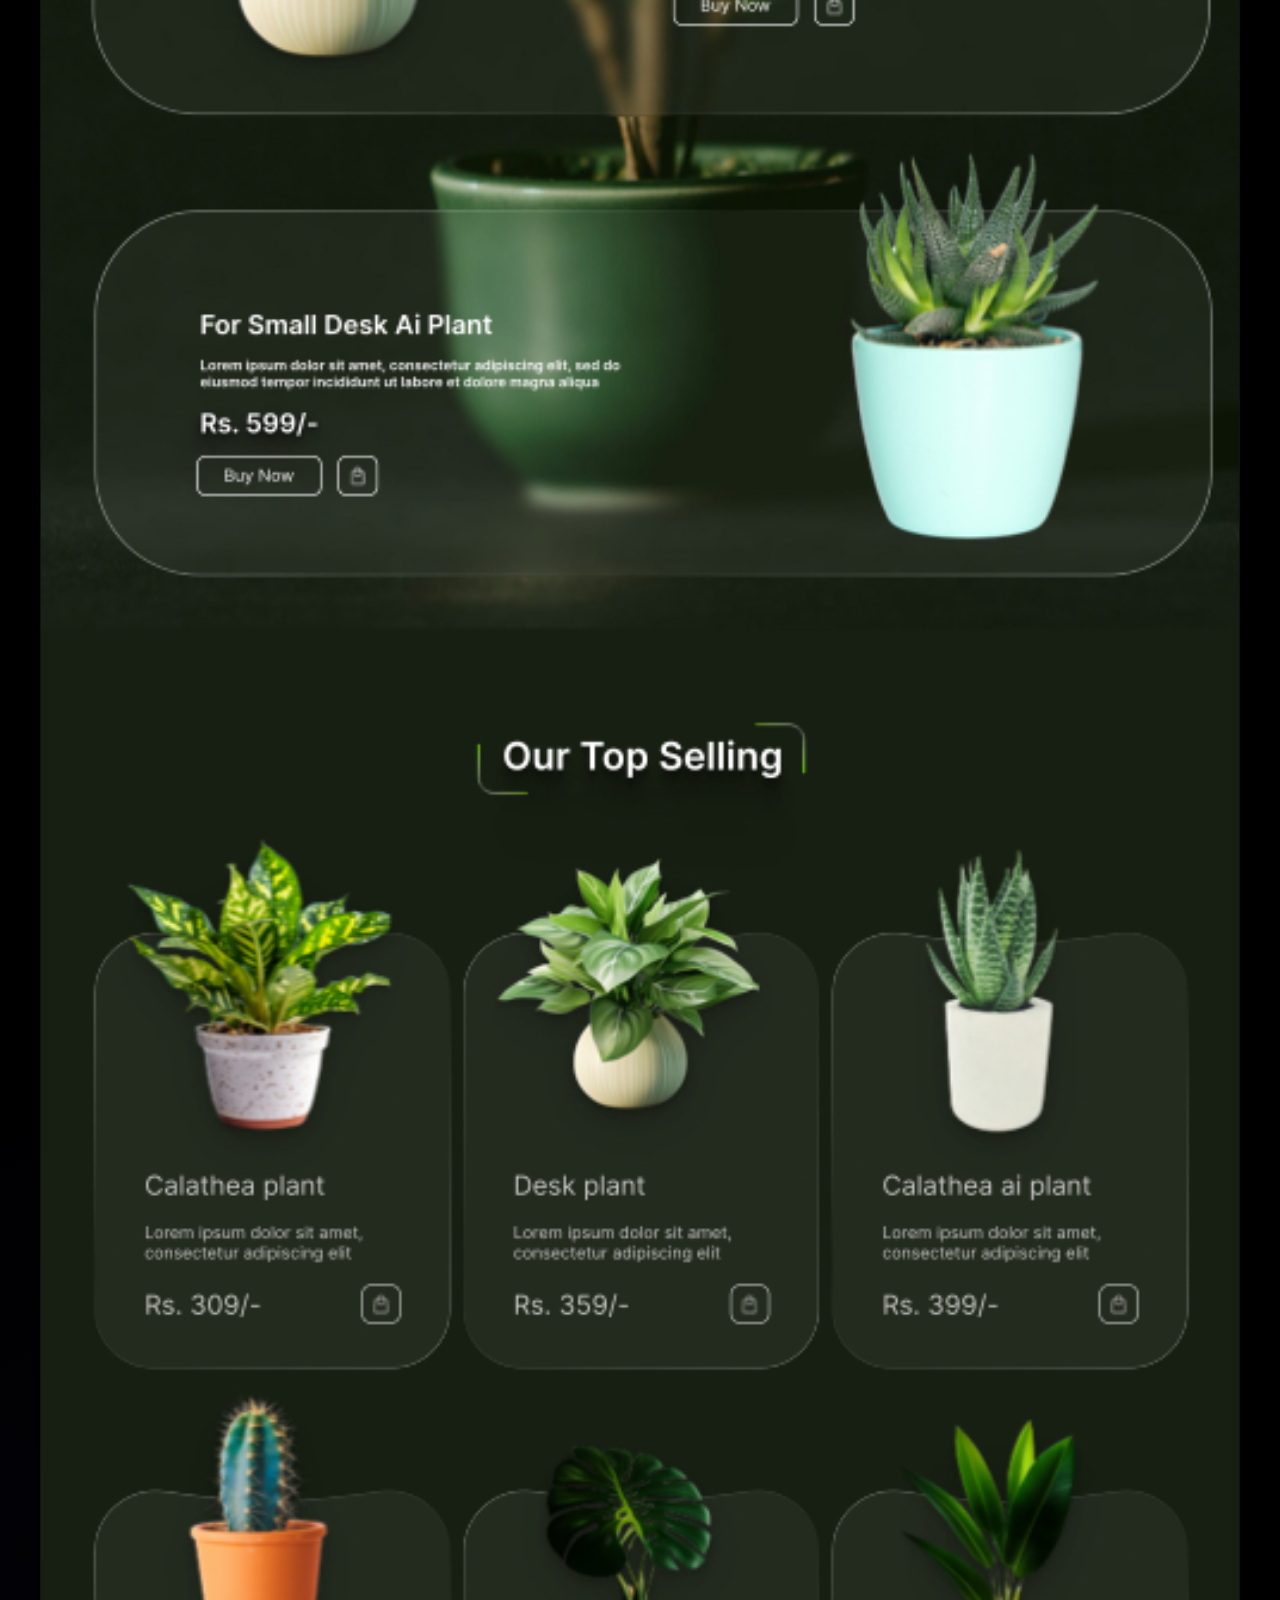
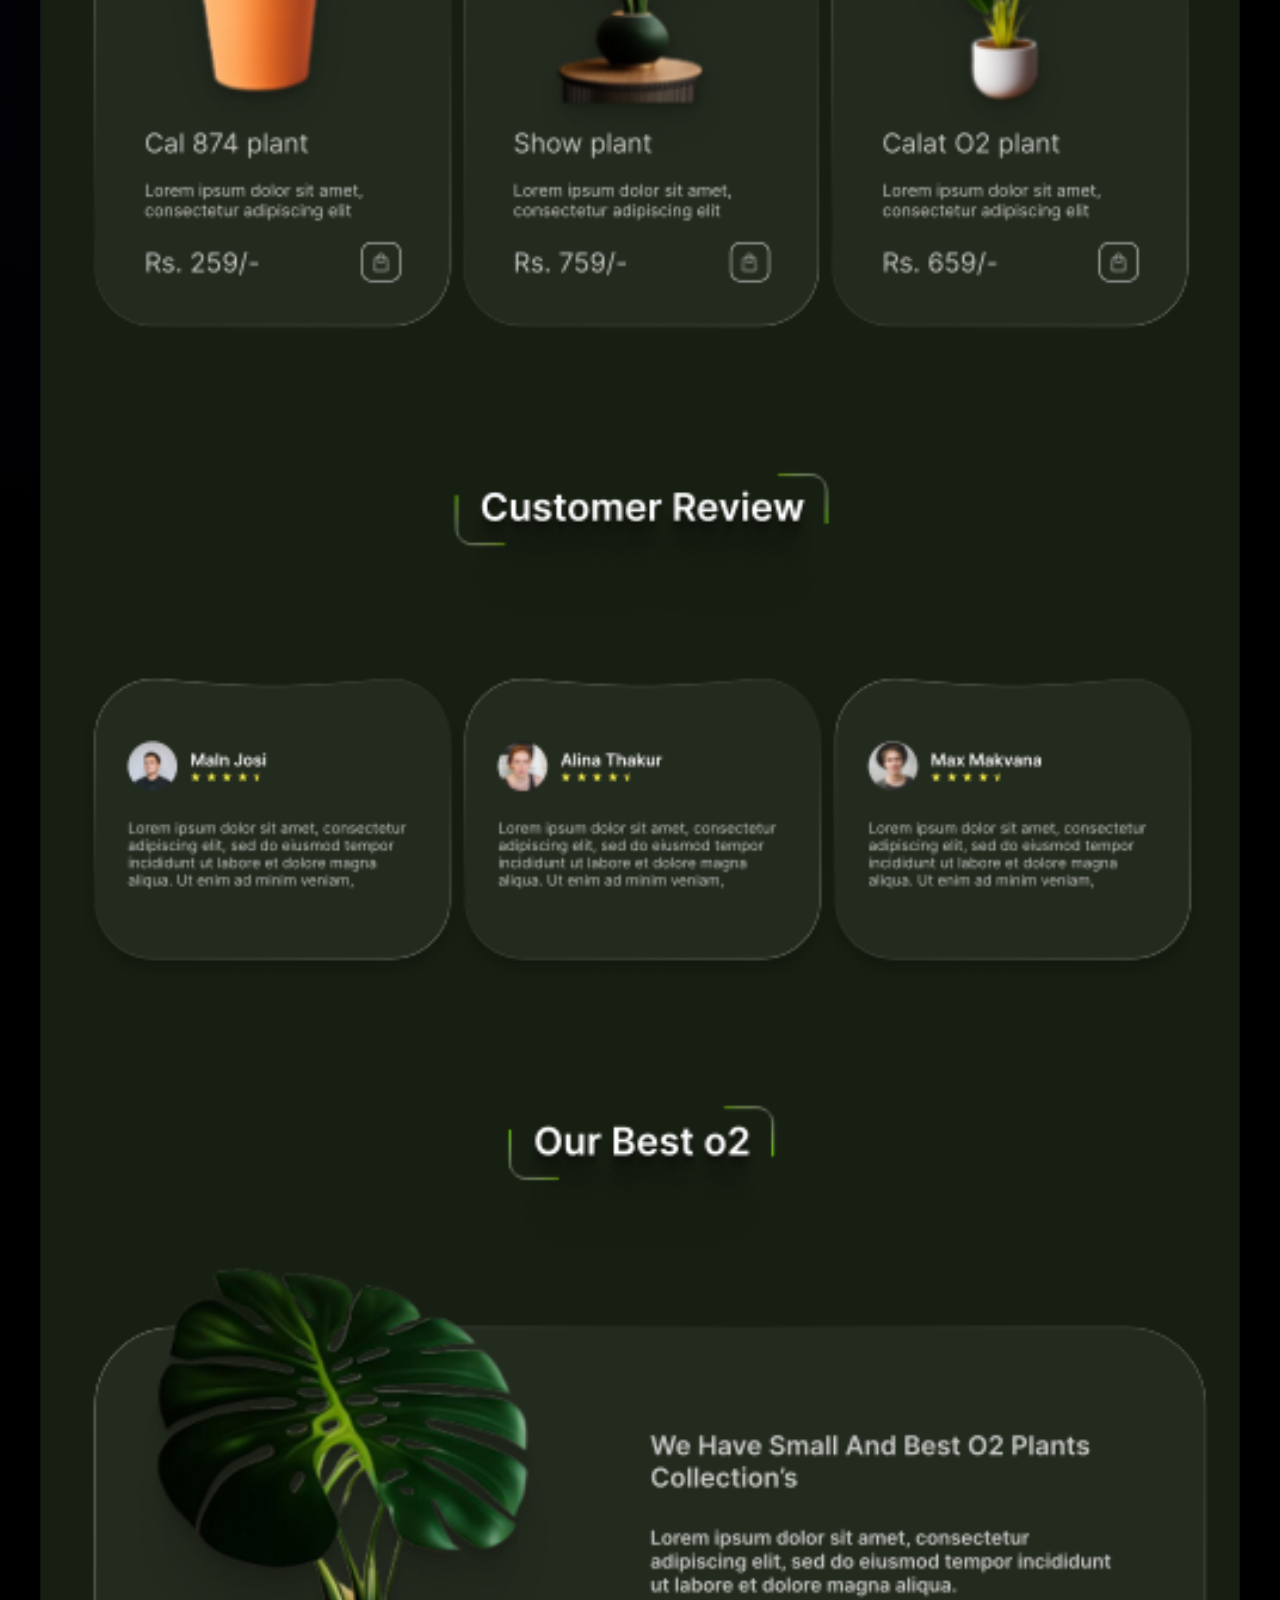
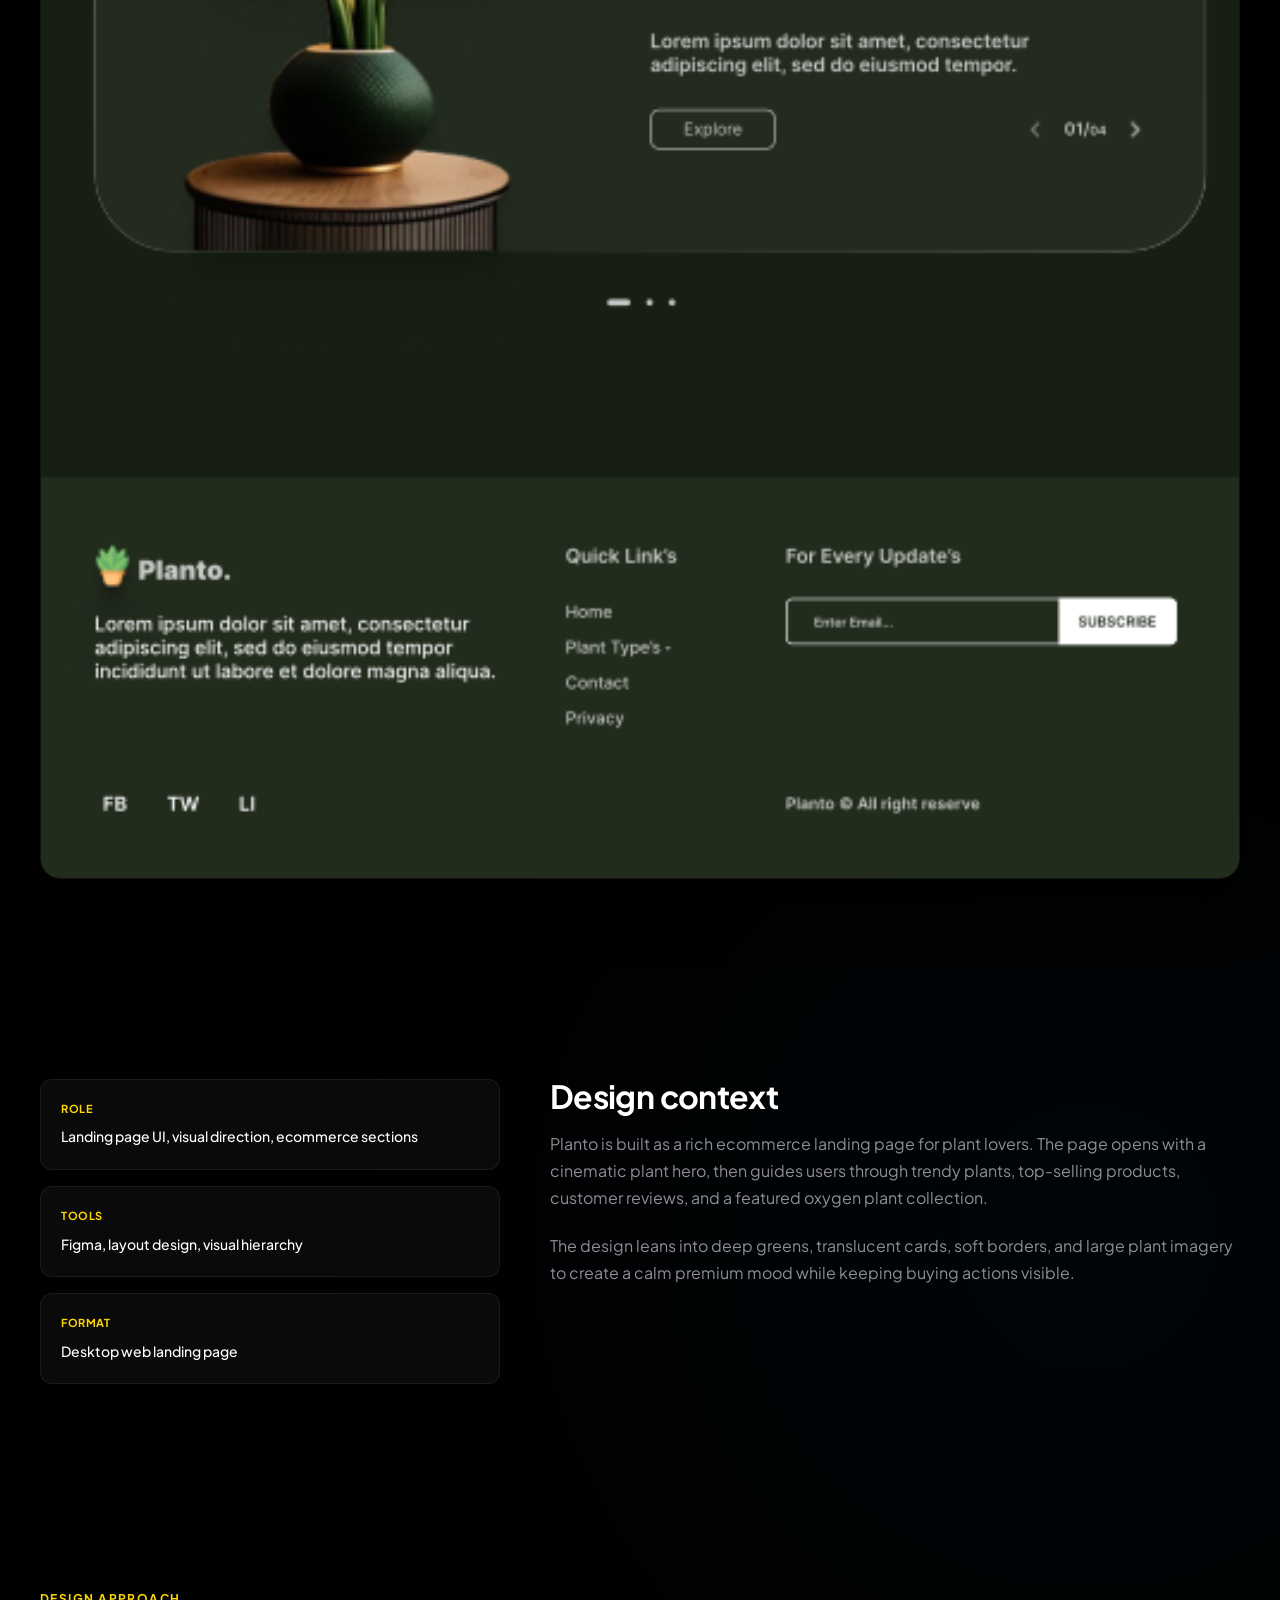
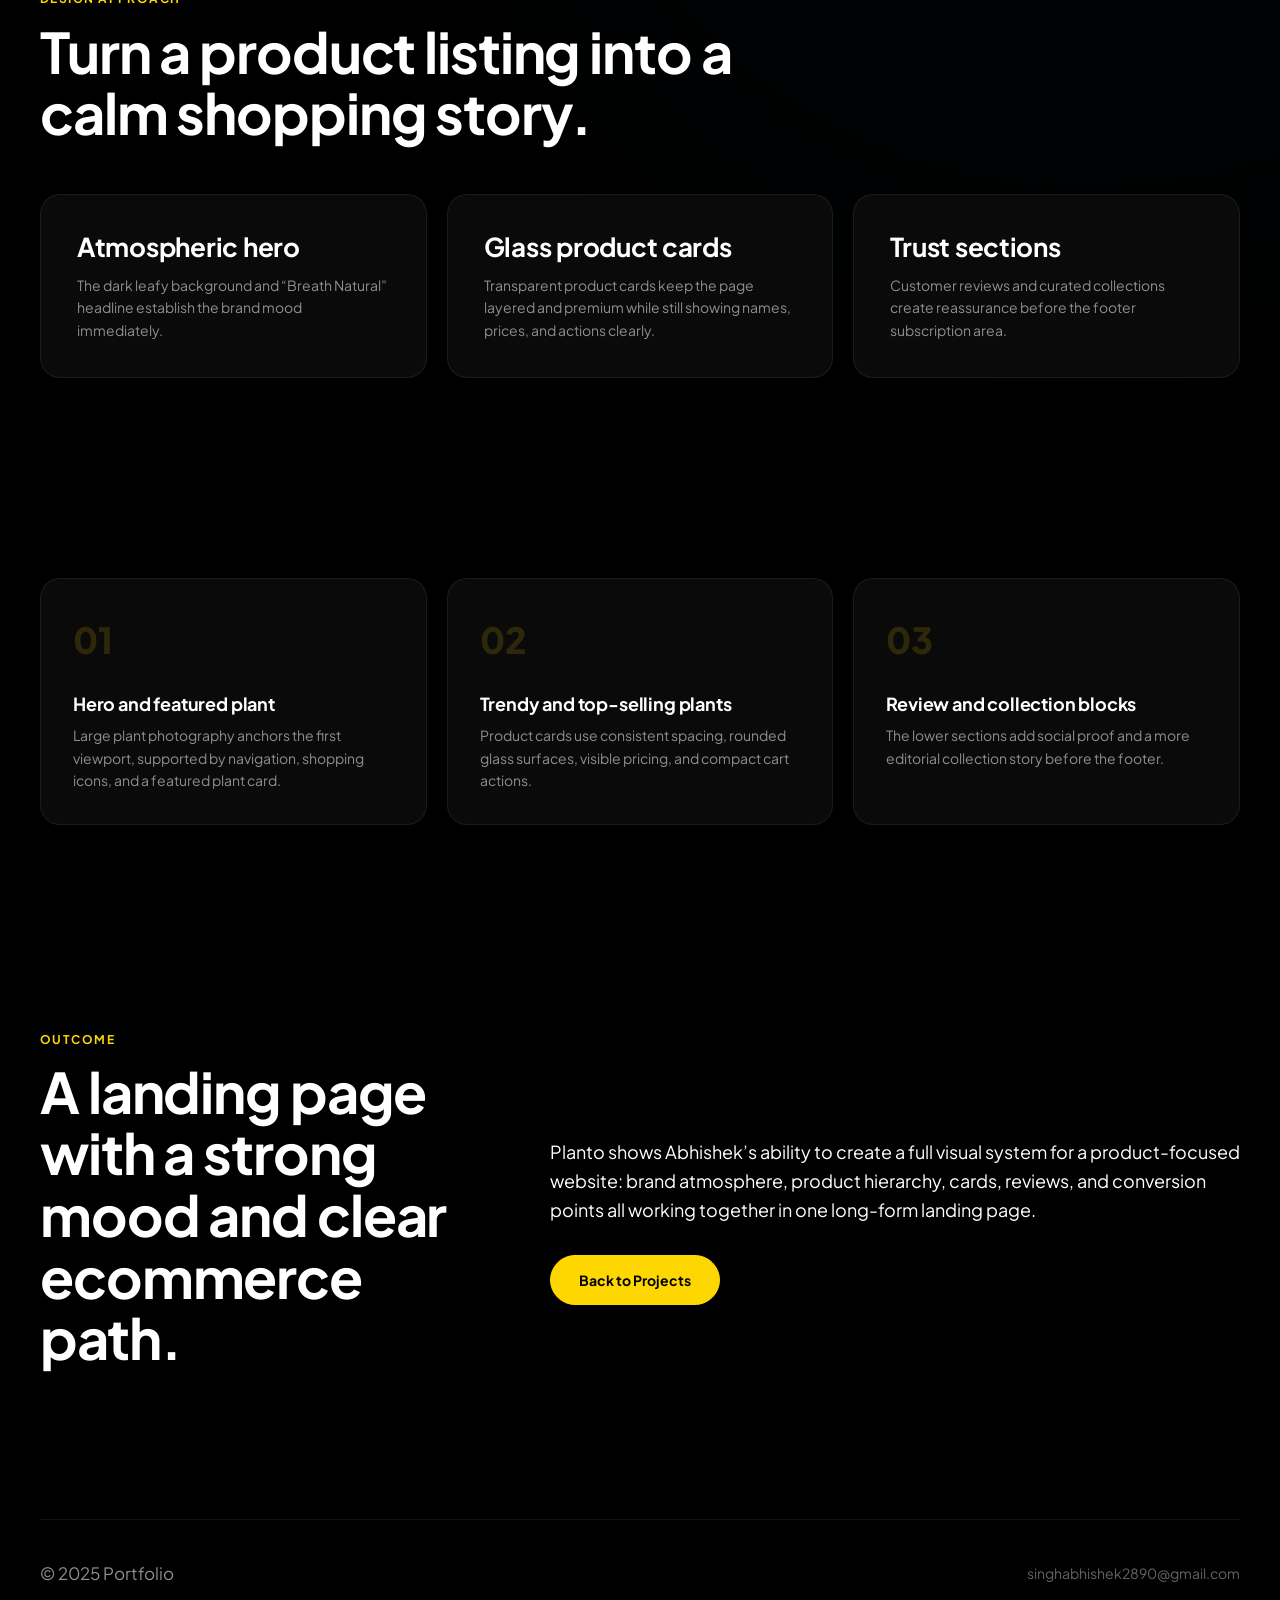
==== commit 0124a15a: "Upgrade design system: typography, true dark mode, infinite marquees, and bento grids" ====
--- a/projects/planto.html
+++ b/projects/planto.html
@@ -7,7 +7,8 @@
     <meta name="description" content="Planto case study by Abhishek Singh, a premium plant ecommerce landing page.">
     <link rel="preconnect" href="https://fonts.googleapis.com">
     <link rel="preconnect" href="https://fonts.gstatic.com" crossorigin>
-    <link href="https://fonts.googleapis.com/css2?family=DM+Sans:wght@400;500;600;700;800&display=swap" rel="stylesheet">
+    <link href="https://fonts.googleapis.com/css2?family=Plus+Jakarta+Sans:ital,wght@0,300;0,400;0,500;0,600;0,700;0,800;1,300;1,400;1,500;1,600;1,700;1,800&display=swap" rel="stylesheet">
+    <link href="https://api.fontshare.com/v2/css?f[]=satoshi@300,400,500,700,900&display=swap" rel="stylesheet">
     <link rel="stylesheet" href="../styles.css">
   </head>
   <body>
--- a/styles.css
+++ b/styles.css
@@ -1,46 +1,85 @@
 :root {
   color-scheme: dark;
-  --bg: #050506;
-  --bg-soft: #0d0d10;
-  --panel: rgba(255, 255, 255, 0.07);
-  --panel-strong: rgba(255, 255, 255, 0.11);
-  --line: rgba(255, 255, 255, 0.13);
-  --text: #f7f5f2;
-  --muted: #c3bdb7;
-  --soft: #918b85;
-  --accent: #f0efe8;
-  --pink: #ff4f8b;
-  --violet: #7c5cff;
-  --green: #95d866;
-  --cyan: #1cd6c9;
-  --warm: #ffb86b;
-  --max: 1120px;
-  --radius: 8px;
+  --bg: #000000;
+  --bg-card: #0a0a0b;
+  --bg-card-hover: #111113;
+  --border: rgba(255, 255, 255, 0.07);
+  --border-hover: rgba(255, 255, 255, 0.15);
+  --text-primary: #ffffff;
+  --text-secondary: #8e8e93;
+  --text-muted: #636366;
+  --gold: #FFD700;
+  --gold-hover: #ffdf33;
+  --gold-glow: rgba(255, 215, 0, 0.15);
+  --radius-lg: 20px;
+  --radius-md: 12px;
+  --radius-sm: 8px;
+  --max-width: 1200px;
+  --transition-spring: all 0.5s cubic-bezier(0.16, 1, 0.3, 1);
+  --transition-smooth: all 0.3s ease;
 }
 
 * {
   box-sizing: border-box;
+  margin: 0;
+  padding: 0;
 }
 
 html {
   scroll-behavior: smooth;
+  background-color: var(--bg);
 }
 
 body {
-  margin: 0;
-  min-width: 320px;
-  background:
-    radial-gradient(circle at 8% 8%, rgba(255, 255, 255, 0.09), transparent 27rem),
-    radial-gradient(circle at 92% 12%, rgba(255, 79, 139, 0.18), transparent 26rem),
-    radial-gradient(circle at 78% 72%, rgba(149, 216, 102, 0.12), transparent 26rem),
-    var(--bg);
-  color: var(--text);
-  font-family: "DM Sans", ui-sans-serif, system-ui, -apple-system, Helvetica, Arial, sans-serif;
-  letter-spacing: 0;
+  background-color: var(--bg);
+  background-image: 
+    radial-gradient(circle at 50% -20%, rgba(255, 215, 0, 0.07), transparent 70rem),
+    radial-gradient(circle at 10% 40%, rgba(124, 92, 255, 0.03), transparent 45rem),
+    radial-gradient(circle at 85% 75%, rgba(0, 153, 255, 0.03), transparent 50rem);
+  background-repeat: no-repeat;
+  color: var(--text-primary);
+  font-family: "Plus Jakarta Sans", "Inter", -apple-system, sans-serif;
+  -webkit-font-smoothing: antialiased;
+  -moz-osx-font-smoothing: grayscale;
+  line-height: 1.6;
 }
 
 body.nav-open {
   overflow: hidden;
+}
+
+/* Typography Details */
+h1, h2, h3, h4, .button, .brand, .eyebrow, .status-panel, .pro-tag, .amateur-tag, .step-card span {
+  font-family: "Satoshi", "Plus Jakarta Sans", sans-serif;
+}
+
+h1 {
+  font-size: clamp(48px, 9.5vw, 110px);
+  font-weight: 900;
+  line-height: 0.95;
+  letter-spacing: -0.04em;
+  color: var(--text-primary);
+}
+
+h2 {
+  font-size: clamp(32px, 5vw, 56px);
+  font-weight: 700;
+  line-height: 1.1;
+  letter-spacing: -0.02em;
+  color: var(--text-primary);
+}
+
+h3 {
+  font-size: clamp(20px, 3vw, 26px);
+  font-weight: 700;
+  line-height: 1.2;
+  letter-spacing: -0.01em;
+  color: var(--text-primary);
+}
+
+p {
+  color: var(--text-secondary);
+  font-size: clamp(15px, 2vw, 17px);
 }
 
 a {
@@ -53,733 +92,888 @@
   max-width: 100%;
 }
 
+/* Sections Spacer */
+.section-pad {
+  width: min(calc(100% - 40px), var(--max-width));
+  margin: 0 auto;
+  padding: 100px 0;
+}
+
+.section-heading {
+  max-width: 700px;
+  margin-bottom: 50px;
+}
+
+.eyebrow {
+  display: inline-block;
+  font-size: 12px;
+  font-weight: 700;
+  text-transform: uppercase;
+  letter-spacing: 0.12em;
+  color: var(--gold);
+  margin-bottom: 12px;
+}
+
+/* Floating glass pill navbar */
 .site-header {
   position: fixed;
-  z-index: 20;
   top: 24px;
   left: 50%;
-  width: min(calc(100% - 32px), var(--max));
-  min-height: 64px;
   transform: translateX(-50%);
+  width: min(calc(100% - 32px), 820px);
+  height: 60px;
+  background: rgba(10, 10, 11, 0.75);
+  backdrop-filter: blur(24px);
+  -webkit-backdrop-filter: blur(24px);
+  border: 1px solid var(--border);
+  border-radius: 999px;
   display: flex;
   align-items: center;
   justify-content: space-between;
-  gap: 20px;
-  padding: 10px 14px;
-  border: 1px solid var(--line);
-  border-radius: 999px;
-  background: linear-gradient(90deg, rgba(255, 255, 255, 0.08), rgba(255, 255, 255, 0.035));
-  box-shadow: 0 20px 70px rgba(0, 0, 0, 0.3);
-  backdrop-filter: blur(22px);
+  padding: 0 24px;
+  z-index: 1000;
+  transition: border-color 0.3s, box-shadow 0.3s;
+}
+
+.site-header:hover {
+  border-color: rgba(255, 255, 255, 0.12);
+  box-shadow: 0 10px 30px rgba(0, 0, 0, 0.5);
 }
 
 .brand {
   display: inline-flex;
   align-items: center;
   gap: 10px;
-  min-height: 40px;
-  font-size: 18px;
-  font-weight: 800;
+  font-weight: 900;
+  font-size: 16px;
   text-transform: uppercase;
+  letter-spacing: 0.05em;
 }
 
 .brand-mark {
-  position: relative;
-  display: inline-grid;
-  width: 38px;
-  height: 38px;
+  display: grid;
   place-items: center;
-  border: 1px solid rgba(255, 255, 255, 0.2);
+  width: 32px;
+  height: 32px;
   border-radius: 50%;
-  background:
-    radial-gradient(circle at 35% 25%, rgba(255, 255, 255, 0.32), transparent 28%),
-    linear-gradient(135deg, rgba(255, 79, 139, 0.95), rgba(124, 92, 255, 0.8) 54%, rgba(28, 214, 201, 0.75));
-  color: white;
-  font-size: 12px;
-  letter-spacing: 0;
-  box-shadow: 0 12px 32px rgba(255, 79, 139, 0.18);
+  background: linear-gradient(135deg, var(--gold), #ff8c00);
+  color: #000;
+  font-size: 11px;
+  font-weight: 900;
 }
 
 .site-nav {
   display: flex;
   align-items: center;
-  gap: 4px;
+  gap: 6px;
 }
 
 .site-nav a {
-  padding: 12px 14px;
+  font-size: 14px;
+  font-weight: 500;
+  color: var(--text-secondary);
+  padding: 8px 16px;
   border-radius: 999px;
-  color: var(--muted);
-  font-size: 14px;
-  transition: color 180ms ease, background 180ms ease;
-}
-
-.site-nav a:hover,
-.site-nav a:focus-visible {
-  color: var(--text);
-  background: var(--panel);
-  outline: none;
+  transition: var(--transition-smooth);
+}
+
+.site-nav a:hover {
+  color: var(--text-primary);
+  background: rgba(255, 255, 255, 0.05);
 }
 
 .nav-toggle {
   display: none;
+  flex-direction: column;
+  justify-content: space-between;
+  width: 24px;
+  height: 16px;
+  background: transparent;
+  border: none;
+  cursor: pointer;
+}
+
+.nav-toggle span {
+  display: block;
+  width: 100%;
+  height: 2px;
+  background: var(--text-primary);
+  border-radius: 2px;
+  transition: transform 0.3s, opacity 0.3s;
+}
+
+/* Pulsing availability badge */
+.availability-badge {
+  display: inline-flex;
+  align-items: center;
+  gap: 8px;
+  background: rgba(46, 213, 115, 0.08);
+  border: 1px solid rgba(46, 213, 115, 0.18);
+  border-radius: 999px;
+  padding: 6px 14px;
+  margin-bottom: 28px;
+}
+
+.availability-badge span {
+  font-size: 11px;
+  font-weight: 700;
+  text-transform: uppercase;
+  letter-spacing: 0.08em;
+  color: #2ed573;
+}
+
+.status-dot {
+  width: 8px;
+  height: 8px;
+  background: #2ed573;
+  border-radius: 50%;
+  position: relative;
+}
+
+.status-dot::after {
+  content: '';
+  position: absolute;
+  width: 100%;
+  height: 100%;
+  top: 0;
+  left: 0;
+  background: #2ed573;
+  border-radius: 50%;
+  animation: pulse 2s ease-in-out infinite;
+}
+
+@keyframes pulse {
+  0% { transform: scale(1); opacity: 0.8; }
+  100% { transform: scale(2.8); opacity: 0; }
+}
+
+/* Hero Section */
+.hero {
+  position: relative;
+  min-height: 96svh;
+  display: flex;
+  align-items: center;
+  padding-top: 130px;
+}
+
+.hero-content {
+  width: 100%;
+}
+
+.hero-grid {
+  display: grid;
+  grid-template-columns: 1.2fr 0.8fr;
+  gap: 50px;
+  align-items: center;
+  margin-top: 24px;
+}
+
+.hero-copy {
+  max-width: 600px;
+  font-size: clamp(17px, 2.2vw, 22px);
+  color: var(--text-secondary);
+  line-height: 1.5;
+  margin-top: 18px;
+  font-weight: 400;
+}
+
+.hero-actions {
+  display: flex;
+  gap: 16px;
+  margin-top: 32px;
+}
+
+.button {
+  display: inline-flex;
+  align-items: center;
+  justify-content: center;
+  height: 50px;
+  padding: 0 28px;
+  border-radius: 999px;
+  font-size: 14px;
+  font-weight: 700;
+  transition: var(--transition-spring);
+  cursor: pointer;
+}
+
+.button.primary {
+  background: var(--gold);
+  color: #000;
+  border: 1px solid var(--gold);
+}
+
+.button.primary:hover {
+  background: var(--gold-hover);
+  border-color: var(--gold-hover);
+  transform: translateY(-2px);
+  box-shadow: 0 8px 20px var(--gold-glow);
+}
+
+.button.ghost {
+  background: rgba(255, 255, 255, 0.03);
+  color: var(--text-primary);
+  border: 1px solid var(--border);
+  backdrop-filter: blur(8px);
+}
+
+.button.ghost:hover {
+  background: rgba(255, 255, 255, 0.08);
+  border-color: rgba(255, 255, 255, 0.2);
+  transform: translateY(-2px);
+}
+
+.hero-metrics {
+  display: grid;
+  grid-template-columns: repeat(3, 1fr);
+  gap: 16px;
+  max-width: 580px;
+  margin-top: 48px;
+  border-top: 1px solid var(--border);
+  padding-top: 32px;
+}
+
+.hero-metrics div {
+  display: flex;
+  flex-direction: column;
+  gap: 4px;
+}
+
+.hero-metrics strong {
+  font-size: clamp(28px, 4vw, 36px);
+  font-weight: 900;
+  line-height: 1;
+  color: var(--text-primary);
+}
+
+.hero-metrics span {
+  font-size: 13px;
+  color: var(--text-muted);
+}
+
+.hero-feature {
+  position: relative;
+  display: flex;
+  align-items: center;
+  justify-content: center;
+  min-height: 480px;
+}
+
+.feature-orbit {
+  position: absolute;
+  width: 90%;
+  aspect-ratio: 1;
+  border-radius: 50%;
+  border: 1px dashed rgba(255, 255, 255, 0.06);
+  background: radial-gradient(circle at center, rgba(255, 215, 0, 0.03) 0%, transparent 60%);
+  animation: rotateOrbit 120s linear infinite;
+}
+
+@keyframes rotateOrbit {
+  0% { transform: rotate(0deg); }
+  100% { transform: rotate(360deg); }
+}
+
+.hero-phone {
+  position: absolute;
+  width: 50%;
+  max-height: 380px;
+  object-fit: cover;
+  border-radius: 24px;
+  border: 1px solid rgba(255, 255, 255, 0.12);
+  box-shadow: 0 25px 60px rgba(0, 0, 0, 0.8);
+  transition: var(--transition-spring);
+}
+
+.hero-phone.one {
+  left: 5%;
+  top: 15%;
+  transform: rotate(-6deg);
+  z-index: 2;
+}
+
+.hero-phone.two {
+  right: 5%;
+  bottom: 15%;
+  transform: rotate(6deg);
+  z-index: 1;
+}
+
+.hero-feature:hover .hero-phone.one {
+  transform: rotate(-3deg) translateY(-8px);
+}
+
+.hero-feature:hover .hero-phone.two {
+  transform: rotate(3deg) translateY(8px);
+}
+
+.hero-feature .status-panel {
+  position: absolute;
+  bottom: 0;
+  width: calc(100% - 20px);
+  background: rgba(10, 10, 11, 0.7);
+  backdrop-filter: blur(12px);
+  border: 1px solid var(--border);
+  border-radius: var(--radius-md);
+  padding: 16px;
+  z-index: 3;
+}
+
+.hero-feature .status-panel strong {
+  display: block;
+  font-size: 13px;
+  color: var(--text-primary);
+  line-height: 1.4;
+}
+
+.mini-tags {
+  display: flex;
+  flex-wrap: wrap;
+  gap: 6px;
+  margin-top: 10px;
+}
+
+.mini-tags span {
+  font-size: 11px;
+  font-weight: 600;
+  color: var(--text-secondary);
+  background: rgba(255, 255, 255, 0.04);
+  border: 1px solid var(--border);
+  padding: 4px 10px;
+  border-radius: 999px;
+}
+
+/* Infinite text ticker */
+.ticker-text-marquee {
+  width: 100%;
+  overflow: hidden;
+  border-top: 1px solid var(--border);
+  border-bottom: 1px solid var(--border);
+  padding: 24px 0;
+  background: rgba(255, 255, 255, 0.005);
+}
+
+.ticker-text-container {
+  display: flex;
+  overflow: hidden;
+}
+
+.ticker-text-track {
+  display: flex;
+  gap: 40px;
+  animation: tickerText 28s linear infinite;
+}
+
+.ticker-text-slide {
+  display: flex;
+  gap: 40px;
+  align-items: center;
+  white-space: nowrap;
+}
+
+.ticker-text-slide span {
+  font-family: "Satoshi", sans-serif;
+  font-weight: 700;
+  font-size: 15px;
+  text-transform: uppercase;
+  color: var(--text-muted);
+  letter-spacing: 0.1em;
+}
+
+.ticker-text-slide span:nth-child(even) {
+  color: rgba(255, 215, 0, 0.3);
+}
+
+@keyframes tickerText {
+  0% { transform: translateX(0); }
+  100% { transform: translateX(-50%); }
+}
+
+/* Moving screens marquee */
+.marquee-section {
+  width: 100%;
+  overflow: hidden;
+  padding: 80px 0 60px;
+  position: relative;
+}
+
+.marquee-container {
+  width: 100%;
+  overflow: hidden;
+  display: flex;
+}
+
+.marquee-track {
+  display: flex;
+  gap: 28px;
+  animation: marqueeScreens 40s linear infinite;
+}
+
+.marquee-slide {
+  display: flex;
+  gap: 28px;
+}
+
+.marquee-slide img {
+  height: 300px;
+  width: auto;
+  object-fit: cover;
+  border-radius: var(--radius-lg);
+  border: 1px solid var(--border);
+  box-shadow: 0 15px 40px rgba(0, 0, 0, 0.6);
+  transition: var(--transition-spring);
+  cursor: pointer;
+}
+
+.marquee-slide img:hover {
+  transform: translateY(-8px) scale(1.02);
+  border-color: rgba(255, 215, 0, 0.3);
+  box-shadow: 0 25px 50px rgba(255, 215, 0, 0.08);
+}
+
+@keyframes marqueeScreens {
+  0% { transform: translateX(0); }
+  100% { transform: translateX(-50%); }
+}
+
+/* Project Cards Section */
+.project-grid {
+  display: grid;
+  grid-template-columns: repeat(2, 1fr);
+  gap: 28px;
+}
+
+.project-card {
+  background: var(--bg-card);
+  border: 1px solid var(--border);
+  border-radius: var(--radius-lg);
+  overflow: hidden;
+  display: block;
+  transition: var(--transition-spring);
+}
+
+.project-card:hover {
+  transform: translateY(-6px);
+  border-color: rgba(255, 255, 255, 0.13);
+  box-shadow: 0 30px 80px rgba(0, 0, 0, 0.8);
+}
+
+.project-image-wrapper {
+  position: relative;
+  overflow: hidden;
+  aspect-ratio: 16/10;
+  border-bottom: 1px solid var(--border);
+  background: #0f0f12;
+}
+
+.project-card img {
+  width: 100%;
+  height: 100%;
+  object-fit: cover;
+  transition: transform 0.6s cubic-bezier(0.16, 1, 0.3, 1);
+}
+
+.project-card:hover img {
+  transform: scale(1.03);
+}
+
+.project-overlay {
+  position: absolute;
+  inset: 0;
+  background: rgba(0, 0, 0, 0.5);
+  backdrop-filter: blur(6px);
+  -webkit-backdrop-filter: blur(6px);
+  display: flex;
+  align-items: center;
+  justify-content: center;
+  opacity: 0;
+  transition: opacity 0.3s ease;
+}
+
+.project-card:hover .project-overlay {
+  opacity: 1;
+}
+
+.project-cta {
+  font-weight: 700;
+  color: #000;
+  background: var(--gold);
+  padding: 12px 24px;
+  border-radius: 999px;
+  font-size: 13px;
+  text-transform: uppercase;
+  letter-spacing: 0.05em;
+  display: inline-flex;
+  align-items: center;
+  gap: 8px;
+  transform: translateY(12px);
+  transition: transform 0.4s cubic-bezier(0.16, 1, 0.3, 1);
+}
+
+.project-card:hover .project-cta {
+  transform: translateY(0);
+}
+
+.project-info {
+  padding: 32px;
+}
+
+.project-type {
+  font-size: 11px;
+  font-weight: 700;
+  text-transform: uppercase;
+  letter-spacing: 0.1em;
+  color: var(--gold);
+  margin-bottom: 10px;
+}
+
+.project-info h3 {
+  margin-bottom: 12px;
+}
+
+.project-info p {
+  color: var(--text-secondary);
+  font-size: 15px;
+  line-height: 1.6;
+}
+
+/* Why Choose Me section */
+.benefits-grid {
+  display: grid;
+  grid-template-columns: repeat(2, 1fr);
+  gap: 24px;
+}
+
+.benefit-card {
+  background: var(--bg-card);
+  border: 1px solid var(--border);
+  border-radius: var(--radius-lg);
+  overflow: hidden;
+  display: flex;
+  flex-direction: column;
+  transition: border-color 0.3s, box-shadow 0.3s;
+}
+
+.benefit-card:hover {
+  border-color: rgba(255, 215, 0, 0.2);
+  box-shadow: 0 15px 40px rgba(0, 0, 0, 0.5);
+}
+
+.benefit-header {
+  display: flex;
+  border-bottom: 1px solid var(--border);
+}
+
+.benefit-header span {
+  flex: 1;
+  text-align: center;
+  padding: 16px;
+  font-size: 11px;
+  font-weight: 700;
+  text-transform: uppercase;
+  letter-spacing: 0.08em;
+}
+
+.pro-tag {
+  color: var(--gold);
+  background: rgba(255, 215, 0, 0.03);
+  border-right: 1px solid var(--border);
+}
+
+.amateur-tag {
+  color: var(--text-muted);
+  background: transparent;
+}
+
+.benefit-body {
+  display: flex;
+  flex: 1;
+}
+
+.pro-side, .amateur-side {
+  flex: 1;
+  padding: 28px;
+}
+
+.pro-side {
+  border-right: 1px solid var(--border);
+  background: rgba(255, 215, 0, 0.005);
+}
+
+.pro-side h4 {
+  color: var(--text-primary);
+  margin-bottom: 8px;
+  font-size: 15px;
+  font-weight: 700;
+}
+
+.pro-side p {
+  color: var(--text-secondary);
+  font-size: 13.5px;
+  line-height: 1.5;
+}
+
+.amateur-side h4 {
+  color: #ff4757;
+  margin-bottom: 8px;
+  font-size: 15px;
+  font-weight: 700;
+  opacity: 0.75;
+}
+
+.amateur-side p {
+  color: var(--text-muted);
+  font-size: 13.5px;
+  line-height: 1.5;
+  opacity: 0.85;
+}
+
+/* Services section bento */
+.service-bento {
+  display: grid;
+  grid-template-columns: repeat(3, 1fr);
+  gap: 20px;
+}
+
+.service-card {
+  background: var(--bg-card);
+  border: 1px solid var(--border);
+  border-radius: var(--radius-lg);
+  padding: 36px;
+  transition: var(--transition-spring);
+  display: flex;
+  flex-direction: column;
+  justify-content: flex-start;
+}
+
+.service-card:hover {
+  transform: translateY(-4px);
+  border-color: rgba(255, 255, 255, 0.13);
+  box-shadow: 0 20px 40px rgba(0, 0, 0, 0.6);
+}
+
+.service-card.tall-bento {
+  grid-row: span 2;
+  justify-content: flex-end;
+  min-height: 420px;
+}
+
+.service-icon {
   width: 44px;
   height: 44px;
-  border: 0;
-  border-radius: 50%;
-  background: transparent;
-  color: var(--text);
-  cursor: pointer;
-}
-
-.nav-toggle span {
-  display: block;
-  width: 22px;
-  height: 2px;
-  margin: 6px auto;
-  background: currentColor;
-  transition: transform 180ms ease;
-}
-
-.section-pad {
-  width: min(calc(100% - 32px), var(--max));
-  margin: 0 auto;
-  padding: 112px 0;
-}
-
-.hero {
-  position: relative;
-  min-height: 100svh;
+  border-radius: var(--radius-md);
+  background: rgba(255, 255, 255, 0.03);
+  border: 1px solid var(--border);
+  display: flex;
+  align-items: center;
+  justify-content: center;
+  color: var(--gold);
+  margin-bottom: 28px;
+  transition: var(--transition-smooth);
+}
+
+.service-card:hover .service-icon {
+  background: var(--gold);
+  color: #000;
+  border-color: var(--gold);
+}
+
+.service-card.tall-bento .service-icon {
+  margin-bottom: auto;
+}
+
+.service-card h3 {
+  margin-bottom: 12px;
+}
+
+.service-card p {
+  color: var(--text-secondary);
+  font-size: 14px;
+  line-height: 1.6;
+}
+
+/* Design Lab Grid */
+.lab-grid {
+  display: grid;
+  grid-template-columns: repeat(3, 1fr);
+  gap: 20px;
+}
+
+.lab-card {
+  background: var(--bg-card);
+  border: 1px solid var(--border);
+  border-radius: var(--radius-lg);
+  padding: 32px;
+  min-height: 220px;
   display: flex;
   flex-direction: column;
-  justify-content: center;
-  padding-top: 150px;
-}
-
-.hero-bg {
-  position: absolute;
-  inset: 110px -16px 56px;
-  z-index: -1;
-  overflow: hidden;
-  border-radius: 8px;
-  background:
-    linear-gradient(100deg, rgba(255, 255, 255, 0.035), transparent 42%),
-    radial-gradient(circle at 18% 52%, rgba(255, 255, 255, 0.12), transparent 18rem),
-    radial-gradient(circle at 82% 42%, rgba(255, 79, 139, 0.14), transparent 18rem),
-    linear-gradient(140deg, #09090a 0%, #050506 48%, #111015 100%);
-}
-
-.hero-bg::after {
-  content: "";
-  position: absolute;
-  inset: -40%;
-  background:
-    linear-gradient(120deg, transparent 32%, rgba(255, 255, 255, 0.06), transparent 38%),
-    repeating-linear-gradient(120deg, transparent 0 42px, rgba(255, 255, 255, 0.025) 43px 44px);
-  transform: rotate(-8deg);
-  opacity: 0.45;
-}
-
-.hero-grid,
-.split-section,
-.case-overview {
-  display: grid;
-  grid-template-columns: minmax(0, 1fr) minmax(340px, 0.78fr);
-  gap: 48px;
-  align-items: end;
-}
-
-.eyebrow,
-.case-kicker,
-.project-type {
-  margin: 0 0 16px;
-  color: var(--muted);
-  font-size: 13px;
-  font-weight: 700;
-  text-transform: uppercase;
-}
-
-h1,
-h2,
-h3,
-p {
-  margin-top: 0;
-}
-
-h1 {
-  max-width: 980px;
-  margin-bottom: 22px;
-  font-size: clamp(58px, 11vw, 150px);
-  line-height: 0.9;
-  font-weight: 800;
-  letter-spacing: 0;
-}
-
-h2 {
-  margin-bottom: 20px;
-  font-size: clamp(34px, 5vw, 68px);
-  line-height: 1;
-  font-weight: 760;
-}
-
-h3 {
-  margin-bottom: 12px;
-  font-size: 24px;
-  line-height: 1.15;
-}
-
-p {
-  color: var(--muted);
-  line-height: 1.7;
-}
-
-.hero-copy,
-.case-lede {
-  max-width: 680px;
-  color: #ded9d3;
-  font-size: clamp(18px, 2.2vw, 25px);
-  line-height: 1.45;
-}
-
-.hero-actions {
-  display: flex;
-  flex-wrap: wrap;
-  gap: 12px;
-  margin-top: 32px;
-}
-
-.hero-metrics {
-  display: grid;
-  grid-template-columns: repeat(3, minmax(0, 1fr));
-  gap: 12px;
-  max-width: 620px;
-  margin-top: 38px;
-}
-
-.hero-metrics div {
-  padding: 16px;
-  border: 1px solid var(--line);
-  border-radius: var(--radius);
-  background: rgba(255, 255, 255, 0.045);
-}
-
-.hero-metrics strong,
-.hero-metrics span {
-  display: block;
-}
-
-.hero-metrics strong {
-  font-size: 28px;
-  line-height: 1;
-}
-
-.hero-metrics span {
-  margin-top: 8px;
-  color: var(--muted);
-  font-size: 13px;
-  line-height: 1.25;
-}
-
-.button {
-  display: inline-flex;
-  align-items: center;
-  justify-content: center;
-  min-height: 48px;
-  padding: 0 22px;
-  border: 1px solid var(--line);
-  border-radius: 999px;
-  font-weight: 700;
-  transition: transform 180ms ease, background 180ms ease, border-color 180ms ease;
-}
-
-.button:hover,
-.button:focus-visible {
-  transform: translateY(-2px);
-  outline: none;
-}
-
-.button.primary {
-  color: #070707;
-  background: var(--accent);
-  border-color: var(--accent);
-}
-
-.button.ghost {
-  background: rgba(255, 255, 255, 0.03);
-  color: var(--text);
-}
-
-.status-panel,
-.service-card,
-.step-card,
-.contact-panel,
-.breakdown-card,
-.lab-card,
-.fact-grid > div {
-  border: 1px solid var(--line);
-  border-radius: var(--radius);
-  background: var(--panel);
-  backdrop-filter: blur(16px);
-}
-
-.status-panel {
-  padding: 24px;
-}
-
-.hero-feature {
-  position: relative;
-  min-height: 560px;
-  align-self: stretch;
-}
-
-.feature-orbit {
-  position: absolute;
-  inset: 46px 34px 92px;
-  border: 1px solid rgba(255, 255, 255, 0.1);
-  border-radius: 50%;
-  background:
-    radial-gradient(circle at 50% 48%, rgba(255, 255, 255, 0.11), transparent 34%),
-    radial-gradient(circle at 60% 55%, rgba(255, 79, 139, 0.24), transparent 42%);
-  filter: blur(0.2px);
-}
-
-.hero-phone {
-  position: absolute;
-  width: 46%;
-  max-height: 420px;
-  object-fit: cover;
-  border: 1px solid rgba(255, 255, 255, 0.16);
-  border-radius: 28px;
-  box-shadow: 0 26px 80px rgba(0, 0, 0, 0.42);
-}
-
-.hero-phone.one {
-  top: 34px;
-  left: 14%;
-  transform: rotate(-6deg);
-}
-
-.hero-phone.two {
-  right: 0;
-  bottom: 126px;
-  width: 58%;
-  max-height: 300px;
-  object-position: top;
-  transform: rotate(4deg);
-}
-
-.hero-feature .status-panel {
-  position: absolute;
-  right: 0;
-  bottom: 0;
-  width: min(100%, 360px);
-  background: rgba(15, 15, 18, 0.72);
-}
-
-.status-dot {
-  display: inline-block;
-  width: 10px;
-  height: 10px;
-  border-radius: 50%;
-  background: #66dc7e;
-  box-shadow: 0 0 18px rgba(102, 220, 126, 0.7);
-}
-
-.status-panel p {
-  margin: 12px 0 8px;
-}
-
-.status-panel strong {
-  display: block;
-  line-height: 1.4;
-}
-
-.mini-tags,
-.skill-cloud {
-  display: flex;
-  flex-wrap: wrap;
-  gap: 8px;
-  margin-top: 20px;
-}
-
-.mini-tags span,
-.skill-cloud span {
-  display: inline-flex;
-  align-items: center;
-  min-height: 32px;
-  padding: 6px 10px;
-  border: 1px solid var(--line);
-  border-radius: 999px;
-  color: var(--muted);
-  background: rgba(255, 255, 255, 0.035);
-  font-size: 13px;
-}
-
-.section-heading {
-  max-width: 780px;
-  margin-bottom: 42px;
-}
-
-.ticker {
-  width: 100%;
-  overflow: hidden;
-  border-block: 1px solid var(--line);
-  background: rgba(255, 255, 255, 0.035);
-}
-
-.ticker div {
-  width: min(calc(100% - 32px), var(--max));
-  min-height: 70px;
-  margin: 0 auto;
-  display: flex;
-  align-items: center;
-  justify-content: space-between;
-  gap: 28px;
-  color: var(--muted);
-  font-size: clamp(14px, 1.6vw, 18px);
-  font-weight: 700;
-  text-transform: uppercase;
-}
-
-.ticker span {
-  white-space: nowrap;
-}
-
-.project-grid {
-  display: grid;
-  grid-template-columns: repeat(2, minmax(0, 1fr));
-  gap: 22px;
-}
-
-.project-card {
-  display: grid;
-  gap: 24px;
-  padding: 12px;
-  border: 1px solid var(--line);
-  border-radius: var(--radius);
-  background:
-    linear-gradient(160deg, rgba(255, 255, 255, 0.09), rgba(255, 255, 255, 0.035)),
-    rgba(255, 255, 255, 0.045);
-  box-shadow: 0 30px 100px rgba(0, 0, 0, 0.22);
-  transition: transform 220ms ease, border-color 220ms ease, background 220ms ease;
-}
-
-.project-card:hover,
-.project-card:focus-visible {
-  transform: translateY(-6px);
-  border-color: rgba(255, 255, 255, 0.3);
-  background: rgba(255, 255, 255, 0.07);
-  outline: none;
-}
-
-.project-card img {
-  width: 100%;
-  aspect-ratio: 16 / 11;
-  object-fit: cover;
-  border-radius: 6px;
-  border: 1px solid rgba(255, 255, 255, 0.08);
-}
-
-.project-card div {
-  padding: 0 10px 12px;
-}
-
-.lab-grid {
-  display: grid;
-  grid-template-columns: repeat(3, minmax(0, 1fr));
-  gap: 16px;
-}
-
-.lab-card {
-  min-height: 250px;
-  padding: 24px;
-  background:
-    radial-gradient(circle at 80% 0, rgba(255, 79, 139, 0.12), transparent 12rem),
-    var(--panel);
+  transition: var(--transition-spring);
+}
+
+.lab-card:hover {
+  border-color: rgba(255, 255, 255, 0.12);
+  transform: translateY(-3px);
 }
 
 .lab-card span {
   display: inline-flex;
-  width: 44px;
-  height: 44px;
   align-items: center;
   justify-content: center;
-  margin-bottom: 52px;
-  border: 1px solid var(--line);
+  width: 36px;
+  height: 36px;
   border-radius: 50%;
-  color: var(--text);
-  background: rgba(255, 255, 255, 0.055);
-}
-
-.about-copy {
-  align-self: center;
+  border: 1px solid var(--border);
+  background: rgba(255, 255, 255, 0.03);
+  font-size: 12px;
+  font-weight: 700;
+  color: var(--gold);
+  margin-bottom: 40px;
+}
+
+.lab-card h3 {
+  margin-bottom: 10px;
+  font-size: 18px;
+}
+
+.lab-card p {
+  font-size: 14px;
+  color: var(--text-secondary);
+}
+
+/* Split layout (About) */
+.split-section {
+  display: grid;
+  grid-template-columns: 0.8fr 1.2fr;
+  gap: 50px;
+  align-items: center;
 }
 
 .about-copy p {
   font-size: 18px;
-}
-
-.steps,
-.service-grid,
-.insight-grid,
-.planto-breakdown {
-  display: grid;
-  grid-template-columns: repeat(4, minmax(0, 1fr));
-  gap: 16px;
-}
-
-.service-grid,
-.insight-grid,
-.planto-breakdown {
-  grid-template-columns: repeat(3, minmax(0, 1fr));
-}
-
-.service-grid {
-  grid-template-columns: repeat(4, minmax(0, 1fr));
-}
-
-.step-card,
-.service-card,
-.breakdown-card,
-.lab-card {
-  min-height: 220px;
-  padding: 24px;
-}
-
-.step-card span,
-.breakdown-card span {
-  display: inline-block;
-  margin-bottom: 42px;
-  color: var(--soft);
-  font-size: 38px;
-  font-weight: 600;
-}
-
+  line-height: 1.6;
+  color: var(--text-primary);
+  margin-bottom: 30px;
+}
+
+.skill-cloud {
+  display: flex;
+  flex-wrap: wrap;
+  gap: 10px;
+}
+
+.skill-cloud span {
+  font-size: 13px;
+  font-weight: 500;
+  color: var(--text-secondary);
+  background: rgba(255, 255, 255, 0.03);
+  border: 1px solid var(--border);
+  padding: 8px 18px;
+  border-radius: 999px;
+  transition: var(--transition-smooth);
+}
+
+.skill-cloud span:hover {
+  color: var(--text-primary);
+  border-color: rgba(255, 255, 255, 0.18);
+  background: rgba(255, 255, 255, 0.05);
+}
+
+/* Process Section */
+.steps {
+  display: grid;
+  grid-template-columns: repeat(4, 1fr);
+  gap: 20px;
+}
+
+.step-card {
+  background: var(--bg-card);
+  border: 1px solid var(--border);
+  border-radius: var(--radius-lg);
+  padding: 32px;
+  display: flex;
+  flex-direction: column;
+  transition: var(--transition-spring);
+}
+
+.step-card:hover {
+  border-color: rgba(255, 255, 255, 0.13);
+  transform: translateY(-4px);
+}
+
+.step-card span {
+  font-size: 32px;
+  font-weight: 900;
+  color: var(--text-muted);
+  line-height: 1;
+  margin-bottom: 36px;
+  transition: var(--transition-smooth);
+}
+
+.step-card:hover span {
+  color: var(--gold);
+}
+
+.step-card h3 {
+  margin-bottom: 10px;
+  font-size: 18px;
+}
+
+.step-card p {
+  font-size: 14px;
+  color: var(--text-secondary);
+}
+
+/* Contact Panel */
 .contact-panel {
-  padding: clamp(28px, 6vw, 72px);
-  background:
-    radial-gradient(circle at 80% 20%, rgba(255, 255, 255, 0.12), transparent 18rem),
-    var(--panel);
-}
-
+  background: radial-gradient(circle at 80% 20%, rgba(255, 215, 0, 0.08) 0%, transparent 40rem), var(--bg-card);
+  border: 1px solid var(--border);
+  border-radius: var(--radius-lg);
+  padding: 60px 48px;
+  text-align: center;
+  position: relative;
+  overflow: hidden;
+}
+
+.contact-panel h2 {
+  margin-bottom: 16px;
+}
+
+.contact-panel p {
+  max-width: 500px;
+  margin: 0 auto 36px;
+  color: var(--text-secondary);
+}
+
+.contact-panel .hero-actions {
+  justify-content: center;
+  margin-top: 0;
+}
+
+/* Footer styling */
 .site-footer {
-  width: min(calc(100% - 32px), var(--max));
+  width: min(calc(100% - 40px), var(--max-width));
   margin: 0 auto;
-  padding: 32px 0 48px;
+  padding: 40px 0 60px;
+  border-top: 1px solid var(--border);
   display: flex;
   justify-content: space-between;
-  gap: 20px;
-  border-top: 1px solid var(--line);
-  color: var(--muted);
-}
-
-.site-footer p {
-  margin: 0;
-}
-
-.case-hero {
-  padding-top: 170px;
-}
-
-.case-hero h1 {
-  margin-bottom: 16px;
-}
-
-.case-visual {
-  width: 100%;
-  max-height: 760px;
-  margin-top: 48px;
-  object-fit: cover;
-  object-position: top;
-  border: 1px solid var(--line);
-  border-radius: var(--radius);
-  background: var(--bg-soft);
-}
-
-.case-visual-grid {
-  display: grid;
-  grid-template-columns: minmax(220px, 0.45fr) minmax(0, 1fr);
-  gap: 18px;
-  margin-top: 48px;
-  align-items: stretch;
-}
-
-.case-visual-grid .case-visual {
-  height: 100%;
-  max-height: none;
-  margin-top: 0;
-  box-shadow: 0 28px 100px rgba(0, 0, 0, 0.34);
-}
-
-.case-visual-grid .tall {
-  aspect-ratio: 0.55;
-  object-fit: cover;
-}
-
-.case-visual-grid .wide {
-  aspect-ratio: 1.5;
-  object-fit: cover;
-}
-
-.planto-hero .case-visual {
-  max-height: 980px;
-  object-position: top center;
-}
-
-.fact-grid {
-  display: grid;
-  gap: 14px;
-}
-
-.fact-grid > div {
-  padding: 18px;
-}
-
-.fact-grid span {
-  display: block;
-  margin-bottom: 8px;
-  color: var(--soft);
-  font-size: 12px;
-  font-weight: 700;
-  text-transform: uppercase;
-}
-
-.fact-grid strong {
-  line-height: 1.4;
-}
-
-.case-copy {
-  align-self: start;
-}
-
-.case-copy p {
-  font-size: 18px;
-}
-
-.vyybee-gallery {
-  display: grid;
-  grid-template-columns: 1.25fr 0.8fr;
-  gap: 18px;
-  align-items: stretch;
-}
-
-.gallery-panel {
-  margin: 0;
-  padding: 12px;
-  border: 1px solid var(--line);
-  border-radius: var(--radius);
-  background:
-    radial-gradient(circle at 80% 0%, rgba(255, 79, 139, 0.14), transparent 16rem),
-    rgba(255, 255, 255, 0.055);
-  box-shadow: 0 30px 110px rgba(0, 0, 0, 0.26);
-}
-
-.gallery-panel.large {
-  grid-row: span 2;
-}
-
-.gallery-panel img {
-  width: 100%;
-  height: calc(100% - 48px);
-  min-height: 280px;
-  object-fit: cover;
-  border-radius: 6px;
-  border: 1px solid rgba(255, 255, 255, 0.08);
-}
-
-.gallery-panel figcaption {
-  min-height: 36px;
-  padding: 12px 4px 0;
-  color: var(--muted);
+  align-items: center;
   font-size: 14px;
-  line-height: 1.45;
-}
-
-.case-showcase {
-  display: grid;
-  grid-template-columns: repeat(3, minmax(0, 1fr));
-  gap: 24px;
-}
-
-.phone-frame {
-  min-height: 570px;
-  padding: 16px;
-  border: 1px solid var(--line);
-  border-radius: 48px;
-  background: #17121d;
-}
-
-.phone-screen {
-  height: 100%;
-  min-height: 538px;
-  padding: 28px;
-  border-radius: 34px;
-  background: #0d0b10;
-  overflow: hidden;
-}
-
-.screen-label {
-  display: inline-flex;
-  margin-bottom: 28px;
-  color: var(--muted);
-  font-size: 13px;
-  font-weight: 700;
-  text-transform: uppercase;
-}
-
-.profile-gradient,
-.match-orbit {
-  height: 230px;
-  margin-bottom: 28px;
-  border-radius: 28px;
-  background: linear-gradient(135deg, var(--pink), var(--violet));
-}
-
-.match-orbit {
-  border-radius: 50%;
-  background: radial-gradient(circle at 35% 35%, #fff 0 8%, var(--pink) 9% 34%, var(--violet) 35% 100%);
-}
-
-.bubble {
-  width: 76%;
-  height: 54px;
-  margin-bottom: 18px;
-  border-radius: 22px;
-  background: var(--panel-strong);
-}
-
-.bubble.right {
-  margin-left: auto;
-  background: var(--pink);
-}
-
-.bubble.short {
-  width: 54%;
-}
-
-.vyybee-theme {
-  position: relative;
-}
-
-.vyybee-theme::before {
-  content: "";
-  position: absolute;
-  inset: 70px -24px;
-  z-index: -1;
-  border-radius: 8px;
-  background: radial-gradient(circle at 20% 20%, rgba(255, 79, 139, 0.22), transparent 24rem), radial-gradient(circle at 90% 65%, rgba(124, 92, 255, 0.2), transparent 26rem);
-}
-
-.planto-breakdown .breakdown-card {
-  background:
-    radial-gradient(circle at 80% 0%, rgba(149, 216, 102, 0.13), transparent 12rem),
-    var(--panel);
-}
-
+  color: var(--text-muted);
+}
+
+.site-footer a {
+  transition: var(--transition-smooth);
+}
+
+.site-footer a:hover {
+  color: var(--text-primary);
+}
+
+/* Animations for Scroll Reveal */
 .reveal {
-  opacity: 1;
-  transform: translateY(0);
-  transition: opacity 600ms ease, transform 600ms ease;
+  opacity: 0;
+  transform: translateY(24px);
+  transition: opacity 0.8s cubic-bezier(0.16, 1, 0.3, 1), transform 0.8s cubic-bezier(0.16, 1, 0.3, 1);
 }
 
 .reveal.is-visible {
@@ -787,35 +981,209 @@
   transform: translateY(0);
 }
 
-@media (max-width: 900px) {
+/* Case Study styling updates */
+.case-hero {
+  padding-top: 160px;
+  text-align: center;
+}
+
+.case-kicker {
+  font-size: 12px;
+  font-weight: 700;
+  text-transform: uppercase;
+  letter-spacing: 0.1em;
+  color: var(--gold);
+  margin-bottom: 16px;
+}
+
+.case-lede {
+  max-width: 750px;
+  margin: 20px auto 0;
+  font-size: 19px;
+  color: var(--text-secondary);
+  line-height: 1.5;
+}
+
+.case-visual-grid {
+  display: grid;
+  grid-template-columns: 1.1fr 0.9fr;
+  gap: 20px;
+  margin-top: 50px;
+}
+
+.case-visual {
+  border-radius: var(--radius-lg);
+  border: 1px solid var(--border);
+  box-shadow: 0 20px 60px rgba(0, 0, 0, 0.7);
+  object-fit: cover;
+  width: 100%;
+}
+
+.case-visual.tall {
+  max-height: 520px;
+}
+
+.case-visual.wide {
+  max-height: 520px;
+}
+
+.case-overview {
+  display: grid;
+  grid-template-columns: 0.8fr 1.2fr;
+  gap: 50px;
+  align-items: flex-start;
+}
+
+.fact-grid {
+  display: grid;
+  gap: 16px;
+}
+
+.fact-grid > div {
+  background: var(--bg-card);
+  border: 1px solid var(--border);
+  padding: 20px;
+  border-radius: var(--radius-md);
+}
+
+.fact-grid span {
+  display: block;
+  font-size: 11px;
+  font-weight: 700;
+  text-transform: uppercase;
+  color: var(--gold);
+  margin-bottom: 6px;
+  letter-spacing: 0.05em;
+}
+
+.fact-grid strong {
+  font-size: 14px;
+  color: var(--text-primary);
+  font-weight: 500;
+}
+
+.case-copy h2 {
+  margin-bottom: 16px;
+  font-size: 32px;
+}
+
+.case-copy p {
+  margin-bottom: 20px;
+  font-size: 16px;
+  line-height: 1.7;
+}
+
+.insight-grid {
+  display: grid;
+  grid-template-columns: repeat(3, 1fr);
+  gap: 20px;
+}
+
+.vyybee-gallery {
+  display: grid;
+  grid-template-columns: repeat(2, 1fr);
+  gap: 20px;
+}
+
+.gallery-panel {
+  background: var(--bg-card);
+  border: 1px solid var(--border);
+  border-radius: var(--radius-lg);
+  padding: 16px;
+}
+
+.gallery-panel img {
+  border-radius: var(--radius-md);
+  border: 1px solid var(--border);
+  width: 100%;
+  height: 280px;
+  object-fit: cover;
+}
+
+.gallery-panel.large {
+  grid-row: span 2;
+}
+
+.gallery-panel.large img {
+  height: 616px;
+}
+
+.gallery-panel figcaption {
+  font-size: 13px;
+  color: var(--text-muted);
+  margin-top: 14px;
+  text-align: center;
+}
+
+.planto-hero img {
+  margin-top: 50px;
+}
+
+.planto-breakdown {
+  display: grid;
+  grid-template-columns: repeat(3, 1fr);
+  gap: 20px;
+}
+
+.breakdown-card {
+  background: var(--bg-card);
+  border: 1px solid var(--border);
+  border-radius: var(--radius-lg);
+  padding: 32px;
+}
+
+.breakdown-card span {
+  font-size: 36px;
+  font-weight: 900;
+  color: var(--gold-glow);
+  display: block;
+  margin-bottom: 24px;
+}
+
+.breakdown-card h3 {
+  margin-bottom: 10px;
+  font-size: 18px;
+}
+
+.breakdown-card p {
+  font-size: 14px;
+  color: var(--text-secondary);
+}
+
+/* Responsiveness Settings */
+@media (max-width: 991px) {
   .site-header {
-    top: 14px;
+    width: calc(100% - 24px);
+    top: 16px;
   }
 
   .nav-toggle {
-    display: block;
+    display: flex;
   }
 
   .nav-open .nav-toggle span:first-child {
-    transform: translateY(4px) rotate(45deg);
+    transform: translateY(7px) rotate(45deg);
   }
 
   .nav-open .nav-toggle span:last-child {
-    transform: translateY(-4px) rotate(-45deg);
+    transform: translateY(-7px) rotate(-45deg);
   }
 
   .site-nav {
     position: fixed;
-    top: 78px;
-    left: 0;
-    right: 0;
+    top: 90px;
+    left: 12px;
+    right: 12px;
+    background: rgba(10, 10, 11, 0.96);
+    backdrop-filter: blur(30px);
+    -webkit-backdrop-filter: blur(30px);
+    border: 1px solid var(--border);
+    border-radius: var(--radius-lg);
+    flex-direction: column;
+    padding: 24px;
+    gap: 12px;
     display: none;
-    flex-direction: column;
-    align-items: stretch;
-    padding: 14px;
-    border: 1px solid var(--line);
-    border-radius: 8px;
-    background: rgba(5, 5, 6, 0.95);
+    box-shadow: 0 20px 45px rgba(0, 0, 0, 0.9);
   }
 
   .nav-open .site-nav {
@@ -823,111 +1191,85 @@
   }
 
   .site-nav a {
-    min-height: 46px;
-  }
-
-  .hero-grid,
-  .split-section,
-  .case-overview,
-  .project-grid,
-  .case-showcase,
-  .case-visual-grid,
-  .vyybee-gallery {
+    width: 100%;
+    text-align: center;
+    padding: 12px;
+  }
+
+  .hero-grid {
     grid-template-columns: 1fr;
-  }
-
-  .steps,
-  .service-grid,
-  .insight-grid,
-  .planto-breakdown,
-  .lab-grid {
-    grid-template-columns: repeat(2, minmax(0, 1fr));
+    gap: 40px;
   }
 
   .hero-feature {
-    min-height: 640px;
-  }
-
-  .ticker div {
-    overflow-x: auto;
-    justify-content: flex-start;
-    scrollbar-width: none;
-  }
-}
-
-@media (max-width: 620px) {
+    min-height: 420px;
+  }
+
+  .project-grid, .benefits-grid, .service-bento, .insight-grid, .vyybee-gallery, .planto-breakdown, .lab-grid, .steps {
+    grid-template-columns: 1fr;
+  }
+
+  .service-card.tall-bento {
+    grid-row: span 1;
+    min-height: auto;
+  }
+
+  .gallery-panel.large img {
+    height: 280px;
+  }
+
+  .split-section, .case-overview, .case-visual-grid {
+    grid-template-columns: 1fr;
+    gap: 32px;
+  }
+
+  .hero-metrics {
+    margin-top: 36px;
+  }
+}
+
+@media (max-width: 600px) {
   .section-pad {
-    width: min(calc(100% - 24px), var(--max));
-    padding: 76px 0;
+    padding: 60px 0;
   }
 
   .hero {
-    padding-top: 130px;
-  }
-
-  h1 {
-    font-size: clamp(54px, 18vw, 86px);
-  }
-
-  .hero-copy,
-  .case-lede,
-  .case-copy p,
-  .about-copy p {
-    font-size: 16px;
-  }
-
-  .hero-actions,
-  .site-footer {
+    padding-top: 100px;
+  }
+
+  .hero-actions {
     flex-direction: column;
+    gap: 12px;
   }
 
   .button {
     width: 100%;
   }
 
-  .steps,
-  .service-grid,
-  .insight-grid,
-  .planto-breakdown,
-  .lab-grid {
-    grid-template-columns: 1fr;
-  }
-
   .hero-metrics {
     grid-template-columns: 1fr;
-  }
-
-  .hero-feature {
-    min-height: 520px;
-  }
-
-  .hero-phone.one {
-    left: 2%;
-    width: 50%;
-  }
-
-  .hero-phone.two {
-    width: 64%;
-    bottom: 118px;
-  }
-
-  .case-visual-grid .wide {
-    order: -1;
-  }
-
-  .case-visual-grid .tall {
-    max-height: 620px;
-  }
-
-  .brand span:last-child {
-    font-size: 15px;
-  }
-
-  .phone-frame {
-    min-height: 520px;
-  }
-
-  .phone-screen {
-    min-height: 488px;
-  }
-}
+    gap: 20px;
+  }
+
+  .contact-panel {
+    padding: 40px 24px;
+  }
+
+  .benefit-header {
+    flex-direction: column;
+  }
+
+  .pro-tag {
+    border-right: none;
+    border-bottom: 1px solid var(--border);
+  }
+
+  .benefit-body {
+    flex-direction: column;
+  }
+
+  .pro-side {
+    border-right: none;
+    border-bottom: 1px solid var(--border);
+  }
+}
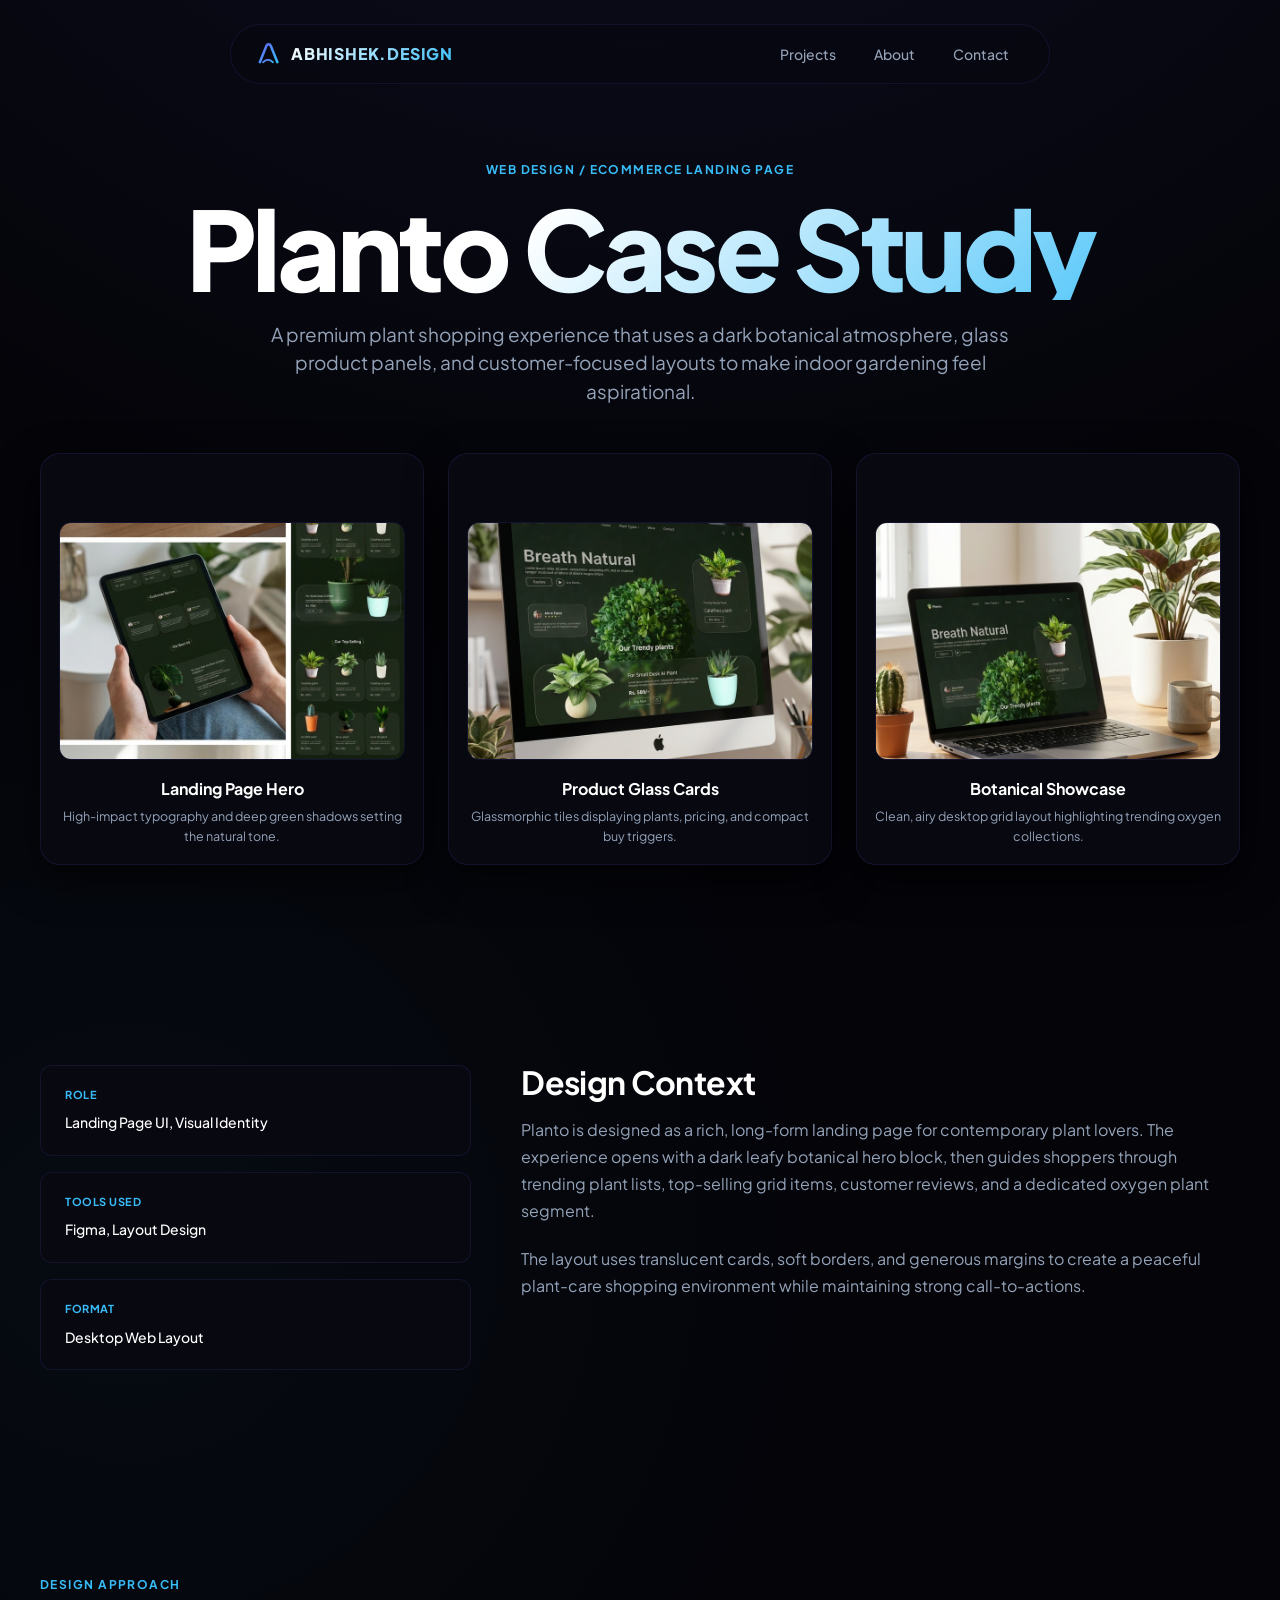
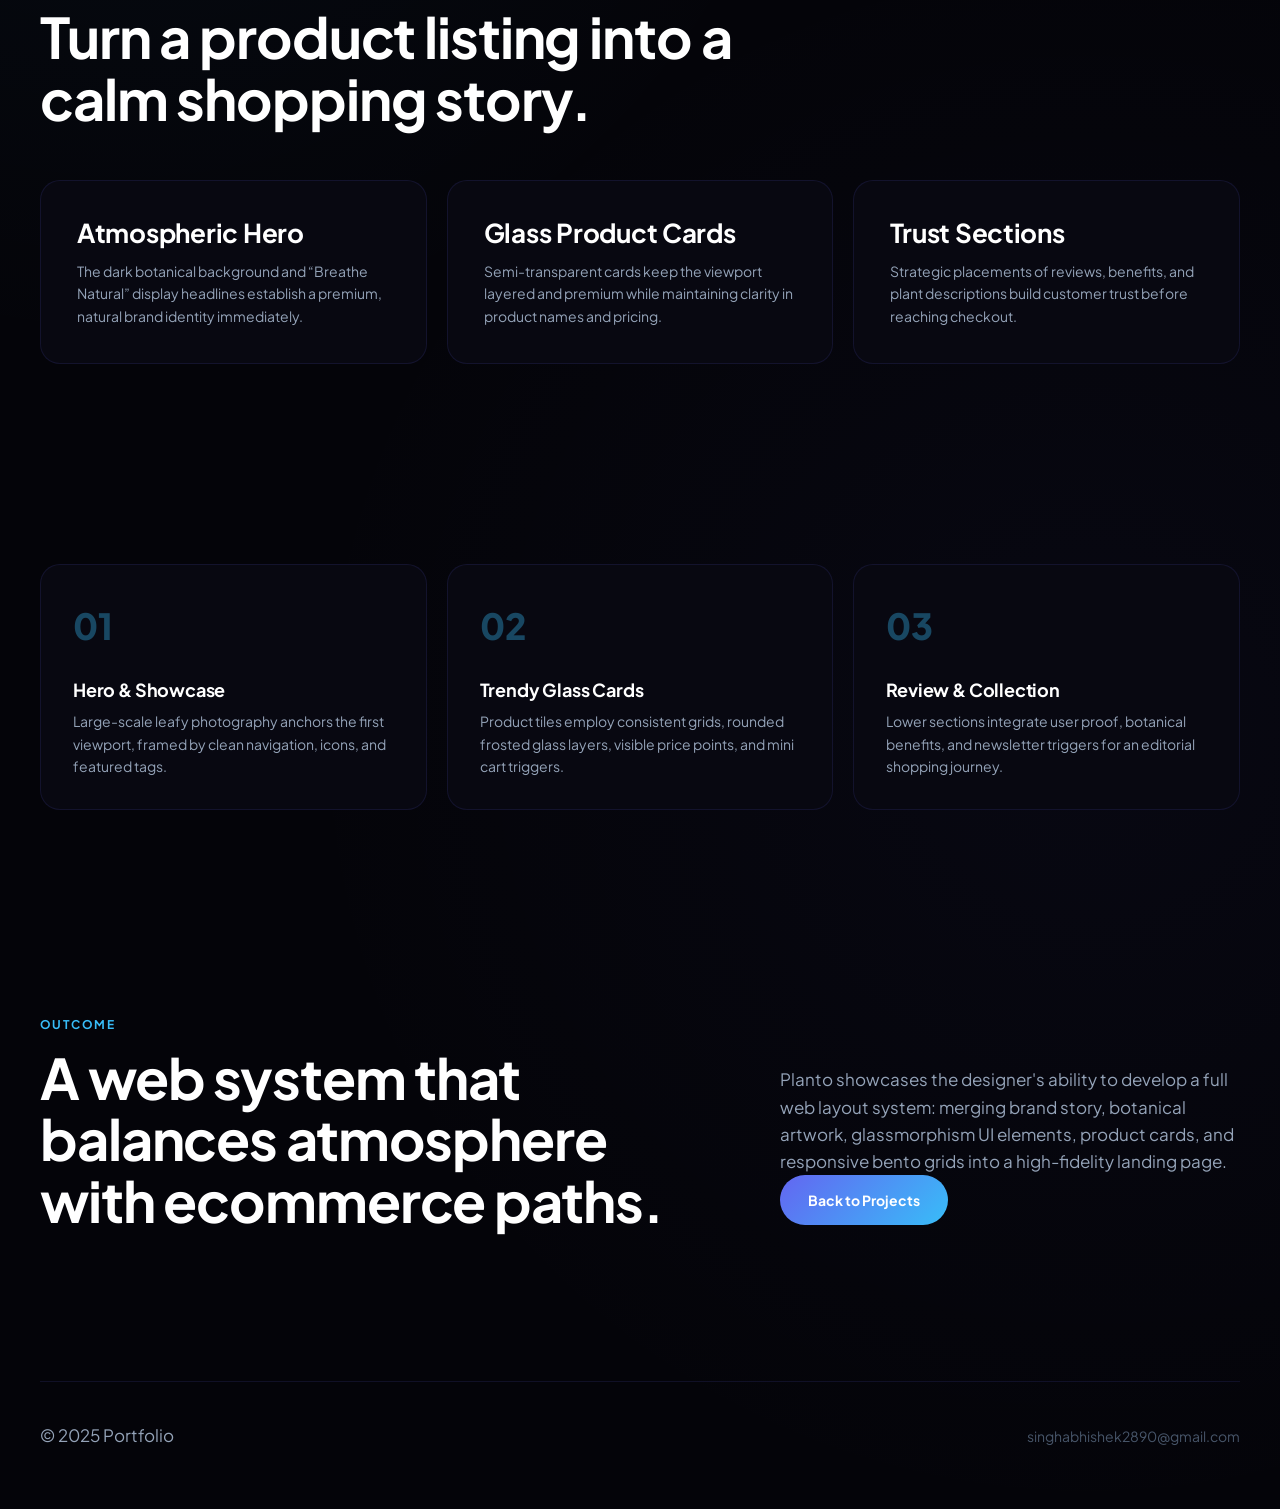
==== commit 4b83e699: "Overhaul design system: apply violet/cyan theme, custom SVG logo, solid cursor follower dot, seamles" ====
--- a/projects/planto.html
+++ b/projects/planto.html
@@ -5,17 +5,38 @@
     <meta name="viewport" content="width=device-width, initial-scale=1">
     <title>Planto Case Study - Abhishek Singh</title>
     <meta name="description" content="Planto case study by Abhishek Singh, a premium plant ecommerce landing page.">
+    
+    <!-- Preconnect to Fonts -->
     <link rel="preconnect" href="https://fonts.googleapis.com">
     <link rel="preconnect" href="https://fonts.gstatic.com" crossorigin>
+    
+    <!-- Satoshi and Plus Jakarta Sans -->
     <link href="https://fonts.googleapis.com/css2?family=Plus+Jakarta+Sans:ital,wght@0,300;0,400;0,500;0,600;0,700;0,800;1,300;1,400;1,500;1,600;1,700;1,800&display=swap" rel="stylesheet">
     <link href="https://api.fontshare.com/v2/css?f[]=satoshi@300,400,500,700,900&display=swap" rel="stylesheet">
+    
     <link rel="stylesheet" href="../styles.css">
   </head>
   <body>
+    <!-- Mouse Follower Ambient Glow -->
+    <div class="mouse-follower" aria-hidden="true"></div>
+
+    <!-- Floating pill header -->
     <header class="site-header">
-      <a class="brand" href="../index.html">
-        <span class="brand-mark">AS</span>
-        <span>Portfolio</span>
+      <a class="brand" href="../index.html" aria-label="Abhishek Singh home">
+        <span class="brand-logo">
+          <svg width="26" height="26" viewBox="0 0 32 32" fill="none" xmlns="http://www.w3.org/2000/svg">
+            <defs>
+              <linearGradient id="logo-grad" x1="0%" y1="0%" x2="100%" y2="100%">
+                <stop offset="0%" stop-color="#6366f1" />
+                <stop offset="100%" stop-color="#38bdf8" />
+              </linearGradient>
+            </defs>
+            <path d="M6 26L14 6C14.5 4.8 15.5 4 16.8 4C18 4 19 4.8 19.5 6L27.5 26" stroke="url(#logo-grad)" stroke-width="3.2" stroke-linecap="round" stroke-linejoin="round"/>
+            <path d="M11 18H22.5" stroke="url(#logo-grad)" stroke-width="3.2" stroke-linecap="round"/>
+            <path d="M10 26C10 26 13 23 16 23C19 23 22 26 22 26" stroke="url(#logo-grad)" stroke-width="2.5" stroke-linecap="round"/>
+          </svg>
+        </span>
+        <span class="brand-text">Abhishek.Design</span>
       </a>
       <button class="nav-toggle" type="button" aria-label="Open navigation" aria-expanded="false">
         <span></span>
@@ -29,81 +50,105 @@
     </header>
 
     <main>
+      <!-- Case Study Hero -->
       <section class="case-hero section-pad planto-hero">
-        <div class="case-kicker reveal">Web design / Ecommerce landing page</div>
-        <h1 class="reveal">Planto</h1>
-        <p class="case-lede reveal">A premium plant shopping experience that uses a dark botanical atmosphere, glass panels, and product-focused sections to make indoor plants feel aspirational.</p>
-        <img class="case-visual reveal" src="../assets/planto-preview.png" alt="Planto landing page full preview">
+        <div class="case-kicker reveal">Web Design / Ecommerce Landing Page</div>
+        <h1 class="reveal">Planto Case Study</h1>
+        <p class="case-lede reveal">A premium plant shopping experience that uses a dark botanical atmosphere, glass product panels, and customer-focused layouts to make indoor gardening feel aspirational.</p>
+        
+        <!-- Showcase grid of the new mockups -->
+        <div class="planto-mockups-grid reveal">
+          <div class="planto-mockup-card">
+            <img src="../assets/planto-mockup-1.jpeg" alt="Planto design mockup 1">
+            <h4>Landing Page Hero</h4>
+            <p>High-impact typography and deep green shadows setting the natural tone.</p>
+          </div>
+          <div class="planto-mockup-card">
+            <img src="../assets/planto-mockup-2.jpeg" alt="Planto design mockup 2">
+            <h4>Product Glass Cards</h4>
+            <p>Glassmorphic tiles displaying plants, pricing, and compact buy triggers.</p>
+          </div>
+          <div class="planto-mockup-card">
+            <img src="../assets/planto-mockup-3.jpeg" alt="Planto design mockup 3">
+            <h4>Botanical Showcase</h4>
+            <p>Clean, airy desktop grid layout highlighting trending oxygen collections.</p>
+          </div>
+        </div>
       </section>
 
+      <!-- Case Overview Section -->
       <section class="section-pad case-overview">
         <div class="fact-grid reveal">
           <div>
             <span>Role</span>
-            <strong>Landing page UI, visual direction, ecommerce sections</strong>
+            <strong>Landing Page UI, Visual Identity</strong>
           </div>
           <div>
-            <span>Tools</span>
-            <strong>Figma, layout design, visual hierarchy</strong>
+            <span>Tools Used</span>
+            <strong>Figma, Layout Design</strong>
           </div>
           <div>
             <span>Format</span>
-            <strong>Desktop web landing page</strong>
+            <strong>Desktop Web Layout</strong>
           </div>
         </div>
+        
         <div class="case-copy reveal">
-          <h2>Design context</h2>
-          <p>Planto is built as a rich ecommerce landing page for plant lovers. The page opens with a cinematic plant hero, then guides users through trendy plants, top-selling products, customer reviews, and a featured oxygen plant collection.</p>
-          <p>The design leans into deep greens, translucent cards, soft borders, and large plant imagery to create a calm premium mood while keeping buying actions visible.</p>
+          <h2>Design Context</h2>
+          <p>Planto is designed as a rich, long-form landing page for contemporary plant lovers. The experience opens with a dark leafy botanical hero block, then guides shoppers through trending plant lists, top-selling grid items, customer reviews, and a dedicated oxygen plant segment.</p>
+          <p>The layout uses translucent cards, soft borders, and generous margins to create a peaceful plant-care shopping environment while maintaining strong call-to-actions.</p>
         </div>
       </section>
 
+      <!-- Design Approach Section -->
       <section class="section-pad">
         <div class="section-heading reveal">
-          <p class="eyebrow">Design approach</p>
+          <p class="eyebrow">Design Approach</p>
           <h2>Turn a product listing into a calm shopping story.</h2>
         </div>
         <div class="insight-grid">
           <article class="service-card reveal">
-            <h3>Atmospheric hero</h3>
-            <p>The dark leafy background and “Breath Natural” headline establish the brand mood immediately.</p>
+            <h3>Atmospheric Hero</h3>
+            <p>The dark botanical background and “Breathe Natural” display headlines establish a premium, natural brand identity immediately.</p>
           </article>
           <article class="service-card reveal">
-            <h3>Glass product cards</h3>
-            <p>Transparent product cards keep the page layered and premium while still showing names, prices, and actions clearly.</p>
+            <h3>Glass Product Cards</h3>
+            <p>Semi-transparent cards keep the viewport layered and premium while maintaining clarity in product names and pricing.</p>
           </article>
           <article class="service-card reveal">
-            <h3>Trust sections</h3>
-            <p>Customer reviews and curated collections create reassurance before the footer subscription area.</p>
+            <h3>Trust Sections</h3>
+            <p>Strategic placements of reviews, benefits, and plant descriptions build customer trust before reaching checkout.</p>
           </article>
         </div>
       </section>
 
+      <!-- Visual Breakdown Bento Section -->
       <section class="section-pad planto-breakdown">
         <div class="breakdown-card reveal">
           <span>01</span>
-          <h3>Hero and featured plant</h3>
-          <p>Large plant photography anchors the first viewport, supported by navigation, shopping icons, and a featured plant card.</p>
+          <h3>Hero & Showcase</h3>
+          <p>Large-scale leafy photography anchors the first viewport, framed by clean navigation, icons, and featured tags.</p>
         </div>
         <div class="breakdown-card reveal">
           <span>02</span>
-          <h3>Trendy and top-selling plants</h3>
-          <p>Product cards use consistent spacing, rounded glass surfaces, visible pricing, and compact cart actions.</p>
+          <h3>Trendy Glass Cards</h3>
+          <p>Product tiles employ consistent grids, rounded frosted glass layers, visible price points, and mini cart triggers.</p>
         </div>
         <div class="breakdown-card reveal">
           <span>03</span>
-          <h3>Review and collection blocks</h3>
-          <p>The lower sections add social proof and a more editorial collection story before the footer.</p>
+          <h3>Review & Collection</h3>
+          <p>Lower sections integrate user proof, botanical benefits, and newsletter triggers for an editorial shopping journey.</p>
         </div>
       </section>
 
+      <!-- Back Action Section -->
       <section class="section-pad split-section">
         <div class="section-heading reveal">
           <p class="eyebrow">Outcome</p>
-          <h2>A landing page with a strong mood and clear ecommerce path.</h2>
+          <h2>A web system that balances atmosphere with ecommerce paths.</h2>
         </div>
         <div class="about-copy reveal">
-          <p>Planto shows Abhishek’s ability to create a full visual system for a product-focused website: brand atmosphere, product hierarchy, cards, reviews, and conversion points all working together in one long-form landing page.</p>
+          <p>Planto showcases the designer's ability to develop a full web layout system: merging brand story, botanical artwork, glassmorphism UI elements, product cards, and responsive bento grids into a high-fidelity landing page.</p>
           <a class="button primary" href="../index.html#projects">Back to Projects</a>
         </div>
       </section>
--- a/styles.css
+++ b/styles.css
@@ -1,16 +1,18 @@
 :root {
   color-scheme: dark;
-  --bg: #000000;
-  --bg-card: #0a0a0b;
-  --bg-card-hover: #111113;
-  --border: rgba(255, 255, 255, 0.07);
-  --border-hover: rgba(255, 255, 255, 0.15);
+  --bg: #040409;
+  --bg-card: #080811;
+  --bg-card-hover: #0f0f1c;
+  --border: rgba(99, 102, 241, 0.12);
+  --border-hover: rgba(56, 189, 248, 0.3);
   --text-primary: #ffffff;
-  --text-secondary: #8e8e93;
-  --text-muted: #636366;
-  --gold: #FFD700;
-  --gold-hover: #ffdf33;
-  --gold-glow: rgba(255, 215, 0, 0.15);
+  --text-secondary: #94a3b8;
+  --text-muted: #475569;
+  --accent-violet: #6366f1;
+  --accent-cyan: #38bdf8;
+  --accent-gradient: linear-gradient(135deg, #818cf8 0%, #6366f1 50%, #38bdf8 100%);
+  --glow-violet: rgba(99, 102, 241, 0.15);
+  --glow-cyan: rgba(56, 189, 248, 0.15);
   --radius-lg: 20px;
   --radius-md: 12px;
   --radius-sm: 8px;
@@ -33,15 +35,16 @@
 body {
   background-color: var(--bg);
   background-image: 
-    radial-gradient(circle at 50% -20%, rgba(255, 215, 0, 0.07), transparent 70rem),
-    radial-gradient(circle at 10% 40%, rgba(124, 92, 255, 0.03), transparent 45rem),
-    radial-gradient(circle at 85% 75%, rgba(0, 153, 255, 0.03), transparent 50rem);
+    radial-gradient(circle at 50% -20%, rgba(99, 102, 241, 0.13), transparent 75rem),
+    radial-gradient(circle at 10% 40%, rgba(56, 189, 248, 0.04), transparent 45rem),
+    radial-gradient(circle at 85% 75%, rgba(99, 102, 241, 0.04), transparent 50rem);
   background-repeat: no-repeat;
   color: var(--text-primary);
   font-family: "Plus Jakarta Sans", "Inter", -apple-system, sans-serif;
   -webkit-font-smoothing: antialiased;
   -moz-osx-font-smoothing: grayscale;
   line-height: 1.6;
+  overflow-x: hidden;
 }
 
 body.nav-open {
@@ -110,7 +113,7 @@
   font-weight: 700;
   text-transform: uppercase;
   letter-spacing: 0.12em;
-  color: var(--gold);
+  color: var(--accent-cyan);
   margin-bottom: 12px;
 }
 
@@ -122,7 +125,7 @@
   transform: translateX(-50%);
   width: min(calc(100% - 32px), 820px);
   height: 60px;
-  background: rgba(10, 10, 11, 0.75);
+  background: rgba(8, 8, 16, 0.7);
   backdrop-filter: blur(24px);
   -webkit-backdrop-filter: blur(24px);
   border: 1px solid var(--border);
@@ -136,8 +139,8 @@
 }
 
 .site-header:hover {
-  border-color: rgba(255, 255, 255, 0.12);
-  box-shadow: 0 10px 30px rgba(0, 0, 0, 0.5);
+  border-color: rgba(99, 102, 241, 0.25);
+  box-shadow: 0 10px 30px rgba(0, 0, 0, 0.6);
 }
 
 .brand {
@@ -150,16 +153,15 @@
   letter-spacing: 0.05em;
 }
 
-.brand-mark {
+.brand-logo {
   display: grid;
   place-items: center;
-  width: 32px;
-  height: 32px;
-  border-radius: 50%;
-  background: linear-gradient(135deg, var(--gold), #ff8c00);
-  color: #000;
-  font-size: 11px;
-  font-weight: 900;
+}
+
+.brand-text {
+  background: linear-gradient(135deg, #ffffff 0%, var(--accent-cyan) 100%);
+  -webkit-background-clip: text;
+  -webkit-text-fill-color: transparent;
 }
 
 .site-nav {
@@ -202,13 +204,28 @@
   transition: transform 0.3s, opacity 0.3s;
 }
 
+/* Mouse Follower Glow Dot */
+.mouse-follower {
+  position: fixed;
+  width: 6px;
+  height: 6px;
+  background: #ffffff;
+  border-radius: 50%;
+  pointer-events: none;
+  z-index: 9999;
+  opacity: 0;
+  transform: translate(-50%, -50%);
+  box-shadow: 0 0 10px 2px rgba(255, 255, 255, 0.6);
+  transition: left 0.08s ease-out, top 0.08s ease-out, opacity 0.3s ease;
+}
+
 /* Pulsing availability badge */
 .availability-badge {
   display: inline-flex;
   align-items: center;
   gap: 8px;
-  background: rgba(46, 213, 115, 0.08);
-  border: 1px solid rgba(46, 213, 115, 0.18);
+  background: rgba(56, 189, 248, 0.08);
+  border: 1px solid rgba(56, 189, 248, 0.2);
   border-radius: 999px;
   padding: 6px 14px;
   margin-bottom: 28px;
@@ -219,13 +236,13 @@
   font-weight: 700;
   text-transform: uppercase;
   letter-spacing: 0.08em;
-  color: #2ed573;
+  color: var(--accent-cyan);
 }
 
 .status-dot {
   width: 8px;
   height: 8px;
-  background: #2ed573;
+  background: var(--accent-cyan);
   border-radius: 50%;
   position: relative;
 }
@@ -237,7 +254,7 @@
   height: 100%;
   top: 0;
   left: 0;
-  background: #2ed573;
+  background: var(--accent-cyan);
   border-radius: 50%;
   animation: pulse 2s ease-in-out infinite;
 }
@@ -256,6 +273,62 @@
   padding-top: 130px;
 }
 
+/* Shooting Stars Background */
+.shooting-stars-container {
+  position: absolute;
+  inset: 0;
+  overflow: hidden;
+  pointer-events: none;
+  z-index: 0;
+}
+
+.star {
+  position: absolute;
+  top: -50px;
+  right: 0;
+  width: 2px;
+  height: 2px;
+  background: #fff;
+  border-radius: 50%;
+  opacity: 0;
+  animation: shootingStar 4.5s ease-in-out infinite;
+}
+
+.star::before {
+  content: '';
+  position: absolute;
+  top: 50%;
+  transform: translateY(-50%);
+  width: 100px;
+  height: 1px;
+  background: linear-gradient(90deg, #fff, transparent);
+}
+
+.star:nth-child(1) { right: 10%; top: 5%; animation-delay: 0s; animation-duration: 4.5s; }
+.star:nth-child(2) { right: 30%; top: 15%; animation-delay: 1.5s; animation-duration: 3.5s; }
+.star:nth-child(3) { right: 55%; top: 2%; animation-delay: 0.8s; animation-duration: 5.5s; }
+.star:nth-child(4) { right: 75%; top: 25%; animation-delay: 2.2s; animation-duration: 4s; }
+.star:nth-child(5) { right: 20%; top: 40%; animation-delay: 3s; animation-duration: 3.8s; }
+.star:nth-child(6) { right: 65%; top: 10%; animation-delay: 1.2s; animation-duration: 4.8s; }
+
+@keyframes shootingStar {
+  0% {
+    transform: translate(0, 0) rotate(-45deg);
+    opacity: 0;
+  }
+  8% {
+    opacity: 1;
+  }
+  28% {
+    transform: translate(-500px, 500px) rotate(-45deg);
+    opacity: 0;
+  }
+  100% {
+    transform: translate(-500px, 500px) rotate(-45deg);
+    opacity: 0;
+  }
+}
+
 .hero-content {
   width: 100%;
 }
@@ -266,6 +339,13 @@
   gap: 50px;
   align-items: center;
   margin-top: 24px;
+}
+
+/* Gradient heading highlight */
+h1 {
+  background: linear-gradient(135deg, #ffffff 40%, var(--accent-cyan) 100%);
+  -webkit-background-clip: text;
+  -webkit-text-fill-color: transparent;
 }
 
 .hero-copy {
@@ -297,20 +377,18 @@
 }
 
 .button.primary {
-  background: var(--gold);
-  color: #000;
-  border: 1px solid var(--gold);
+  background: linear-gradient(135deg, var(--accent-violet) 0%, var(--accent-cyan) 100%);
+  color: #ffffff;
+  border: none;
 }
 
 .button.primary:hover {
-  background: var(--gold-hover);
-  border-color: var(--gold-hover);
   transform: translateY(-2px);
-  box-shadow: 0 8px 20px var(--gold-glow);
+  box-shadow: 0 8px 24px var(--glow-violet);
 }
 
 .button.ghost {
-  background: rgba(255, 255, 255, 0.03);
+  background: rgba(255, 255, 255, 0.02);
   color: var(--text-primary);
   border: 1px solid var(--border);
   backdrop-filter: blur(8px);
@@ -318,7 +396,7 @@
 
 .button.ghost:hover {
   background: rgba(255, 255, 255, 0.08);
-  border-color: rgba(255, 255, 255, 0.2);
+  border-color: var(--border-hover);
   transform: translateY(-2px);
 }
 
@@ -363,8 +441,8 @@
   width: 90%;
   aspect-ratio: 1;
   border-radius: 50%;
-  border: 1px dashed rgba(255, 255, 255, 0.06);
-  background: radial-gradient(circle at center, rgba(255, 215, 0, 0.03) 0%, transparent 60%);
+  border: 1px dashed rgba(99, 102, 241, 0.08);
+  background: radial-gradient(circle at center, var(--glow-violet) 0%, transparent 60%);
   animation: rotateOrbit 120s linear infinite;
 }
 
@@ -375,24 +453,24 @@
 
 .hero-phone {
   position: absolute;
-  width: 50%;
+  width: 52%;
   max-height: 380px;
   object-fit: cover;
   border-radius: 24px;
-  border: 1px solid rgba(255, 255, 255, 0.12);
+  border: 1px solid var(--border);
   box-shadow: 0 25px 60px rgba(0, 0, 0, 0.8);
   transition: var(--transition-spring);
 }
 
 .hero-phone.one {
-  left: 5%;
-  top: 15%;
+  left: 3%;
+  top: 10%;
   transform: rotate(-6deg);
   z-index: 2;
 }
 
 .hero-phone.two {
-  right: 5%;
+  right: 3%;
   bottom: 15%;
   transform: rotate(6deg);
   z-index: 1;
@@ -408,9 +486,9 @@
 
 .hero-feature .status-panel {
   position: absolute;
-  bottom: 0;
+  bottom: -15px;
   width: calc(100% - 20px);
-  background: rgba(10, 10, 11, 0.7);
+  background: rgba(8, 8, 17, 0.75);
   backdrop-filter: blur(12px);
   border: 1px solid var(--border);
   border-radius: var(--radius-md);
@@ -436,20 +514,20 @@
   font-size: 11px;
   font-weight: 600;
   color: var(--text-secondary);
-  background: rgba(255, 255, 255, 0.04);
+  background: rgba(255, 255, 255, 0.03);
   border: 1px solid var(--border);
   padding: 4px 10px;
   border-radius: 999px;
 }
 
-/* Infinite text ticker */
+/* Infinite text ticker with glassmorphism chips */
 .ticker-text-marquee {
   width: 100%;
   overflow: hidden;
   border-top: 1px solid var(--border);
   border-bottom: 1px solid var(--border);
   padding: 24px 0;
-  background: rgba(255, 255, 255, 0.005);
+  background: rgba(99, 102, 241, 0.005);
 }
 
 .ticker-text-container {
@@ -458,79 +536,29 @@
 }
 
 .ticker-text-track {
-  display: flex;
-  gap: 40px;
-  animation: tickerText 28s linear infinite;
-}
-
-.ticker-text-slide {
-  display: flex;
-  gap: 40px;
-  align-items: center;
+  display: inline-flex;
+  animation: scrollMarquee 25s linear infinite;
+  width: max-content;
+}
+
+.ticker-chip {
+  display: inline-flex;
+  align-items: center;
+  background: rgba(255, 255, 255, 0.02);
+  border: 1px solid rgba(255, 255, 255, 0.06);
+  padding: 10px 24px;
+  border-radius: 999px;
+  font-family: "Satoshi", sans-serif;
+  font-weight: 500;
+  font-size: 14px;
+  color: var(--text-secondary);
+  backdrop-filter: blur(12px);
+  -webkit-backdrop-filter: blur(12px);
+  margin: 0 12px;
   white-space: nowrap;
 }
 
-.ticker-text-slide span {
-  font-family: "Satoshi", sans-serif;
-  font-weight: 700;
-  font-size: 15px;
-  text-transform: uppercase;
-  color: var(--text-muted);
-  letter-spacing: 0.1em;
-}
-
-.ticker-text-slide span:nth-child(even) {
-  color: rgba(255, 215, 0, 0.3);
-}
-
-@keyframes tickerText {
-  0% { transform: translateX(0); }
-  100% { transform: translateX(-50%); }
-}
-
-/* Moving screens marquee */
-.marquee-section {
-  width: 100%;
-  overflow: hidden;
-  padding: 80px 0 60px;
-  position: relative;
-}
-
-.marquee-container {
-  width: 100%;
-  overflow: hidden;
-  display: flex;
-}
-
-.marquee-track {
-  display: flex;
-  gap: 28px;
-  animation: marqueeScreens 40s linear infinite;
-}
-
-.marquee-slide {
-  display: flex;
-  gap: 28px;
-}
-
-.marquee-slide img {
-  height: 300px;
-  width: auto;
-  object-fit: cover;
-  border-radius: var(--radius-lg);
-  border: 1px solid var(--border);
-  box-shadow: 0 15px 40px rgba(0, 0, 0, 0.6);
-  transition: var(--transition-spring);
-  cursor: pointer;
-}
-
-.marquee-slide img:hover {
-  transform: translateY(-8px) scale(1.02);
-  border-color: rgba(255, 215, 0, 0.3);
-  box-shadow: 0 25px 50px rgba(255, 215, 0, 0.08);
-}
-
-@keyframes marqueeScreens {
+@keyframes scrollMarquee {
   0% { transform: translateX(0); }
   100% { transform: translateX(-50%); }
 }
@@ -553,7 +581,7 @@
 
 .project-card:hover {
   transform: translateY(-6px);
-  border-color: rgba(255, 255, 255, 0.13);
+  border-color: var(--border-hover);
   box-shadow: 0 30px 80px rgba(0, 0, 0, 0.8);
 }
 
@@ -579,7 +607,7 @@
 .project-overlay {
   position: absolute;
   inset: 0;
-  background: rgba(0, 0, 0, 0.5);
+  background: rgba(0, 0, 0, 0.6);
   backdrop-filter: blur(6px);
   -webkit-backdrop-filter: blur(6px);
   display: flex;
@@ -595,8 +623,8 @@
 
 .project-cta {
   font-weight: 700;
-  color: #000;
-  background: var(--gold);
+  color: #ffffff;
+  background: linear-gradient(135deg, var(--accent-violet) 0%, var(--accent-cyan) 100%);
   padding: 12px 24px;
   border-radius: 999px;
   font-size: 13px;
@@ -622,7 +650,7 @@
   font-weight: 700;
   text-transform: uppercase;
   letter-spacing: 0.1em;
-  color: var(--gold);
+  color: var(--accent-cyan);
   margin-bottom: 10px;
 }
 
@@ -654,8 +682,8 @@
 }
 
 .benefit-card:hover {
-  border-color: rgba(255, 215, 0, 0.2);
-  box-shadow: 0 15px 40px rgba(0, 0, 0, 0.5);
+  border-color: rgba(56, 189, 248, 0.2);
+  box-shadow: 0 15px 40px rgba(0, 0, 0, 0.6);
 }
 
 .benefit-header {
@@ -674,8 +702,8 @@
 }
 
 .pro-tag {
-  color: var(--gold);
-  background: rgba(255, 215, 0, 0.03);
+  color: var(--accent-cyan);
+  background: rgba(56, 189, 248, 0.03);
   border-right: 1px solid var(--border);
 }
 
@@ -696,7 +724,7 @@
 
 .pro-side {
   border-right: 1px solid var(--border);
-  background: rgba(255, 215, 0, 0.005);
+  background: rgba(99, 102, 241, 0.005);
 }
 
 .pro-side h4 {
@@ -747,7 +775,7 @@
 
 .service-card:hover {
   transform: translateY(-4px);
-  border-color: rgba(255, 255, 255, 0.13);
+  border-color: var(--border-hover);
   box-shadow: 0 20px 40px rgba(0, 0, 0, 0.6);
 }
 
@@ -761,20 +789,20 @@
   width: 44px;
   height: 44px;
   border-radius: var(--radius-md);
-  background: rgba(255, 255, 255, 0.03);
+  background: rgba(255, 255, 255, 0.02);
   border: 1px solid var(--border);
   display: flex;
   align-items: center;
   justify-content: center;
-  color: var(--gold);
+  color: var(--accent-cyan);
   margin-bottom: 28px;
   transition: var(--transition-smooth);
 }
 
 .service-card:hover .service-icon {
-  background: var(--gold);
-  color: #000;
-  border-color: var(--gold);
+  background: linear-gradient(135deg, var(--accent-violet) 0%, var(--accent-cyan) 100%);
+  color: #ffffff;
+  border-color: var(--accent-cyan);
 }
 
 .service-card.tall-bento .service-icon {
@@ -810,7 +838,7 @@
 }
 
 .lab-card:hover {
-  border-color: rgba(255, 255, 255, 0.12);
+  border-color: var(--border-hover);
   transform: translateY(-3px);
 }
 
@@ -822,10 +850,10 @@
   height: 36px;
   border-radius: 50%;
   border: 1px solid var(--border);
-  background: rgba(255, 255, 255, 0.03);
+  background: rgba(255, 255, 255, 0.02);
   font-size: 12px;
   font-weight: 700;
-  color: var(--gold);
+  color: var(--accent-cyan);
   margin-bottom: 40px;
 }
 
@@ -842,18 +870,36 @@
 /* Split layout (About) */
 .split-section {
   display: grid;
-  grid-template-columns: 0.8fr 1.2fr;
+  grid-template-columns: 1.2fr 0.8fr;
   gap: 50px;
   align-items: center;
 }
 
-.about-copy p {
+.about-copy p.about-bio {
   font-size: 18px;
   line-height: 1.6;
   color: var(--text-primary);
   margin-bottom: 30px;
 }
 
+.about-artwork-frame {
+  width: 100%;
+  aspect-ratio: 1;
+  border-radius: var(--radius-lg);
+  border: 1px solid var(--border);
+  background: linear-gradient(135deg, rgba(255,255,255,0.01), rgba(255,255,255,0.03));
+  padding: 16px;
+  box-shadow: 0 20px 50px rgba(0, 0, 0, 0.6);
+}
+
+.about-artwork-frame img {
+  width: 100%;
+  height: 100%;
+  object-fit: cover;
+  border-radius: var(--radius-md);
+  border: 1px solid rgba(255, 255, 255, 0.05);
+}
+
 .skill-cloud {
   display: flex;
   flex-wrap: wrap;
@@ -864,7 +910,7 @@
   font-size: 13px;
   font-weight: 500;
   color: var(--text-secondary);
-  background: rgba(255, 255, 255, 0.03);
+  background: rgba(255, 255, 255, 0.02);
   border: 1px solid var(--border);
   padding: 8px 18px;
   border-radius: 999px;
@@ -873,7 +919,7 @@
 
 .skill-cloud span:hover {
   color: var(--text-primary);
-  border-color: rgba(255, 255, 255, 0.18);
+  border-color: rgba(56, 189, 248, 0.25);
   background: rgba(255, 255, 255, 0.05);
 }
 
@@ -895,7 +941,7 @@
 }
 
 .step-card:hover {
-  border-color: rgba(255, 255, 255, 0.13);
+  border-color: var(--border-hover);
   transform: translateY(-4px);
 }
 
@@ -909,7 +955,7 @@
 }
 
 .step-card:hover span {
-  color: var(--gold);
+  color: var(--accent-cyan);
 }
 
 .step-card h3 {
@@ -924,7 +970,7 @@
 
 /* Contact Panel */
 .contact-panel {
-  background: radial-gradient(circle at 80% 20%, rgba(255, 215, 0, 0.08) 0%, transparent 40rem), var(--bg-card);
+  background: radial-gradient(circle at 80% 20%, rgba(99, 102, 241, 0.08) 0%, transparent 40rem), var(--bg-card);
   border: 1px solid var(--border);
   border-radius: var(--radius-lg);
   padding: 60px 48px;
@@ -985,14 +1031,15 @@
 .case-hero {
   padding-top: 160px;
   text-align: center;
+  position: relative;
 }
 
 .case-kicker {
   font-size: 12px;
   font-weight: 700;
   text-transform: uppercase;
-  letter-spacing: 0.1em;
-  color: var(--gold);
+  letter-spacing: 0.12em;
+  color: var(--accent-cyan);
   margin-bottom: 16px;
 }
 
@@ -1006,30 +1053,31 @@
 
 .case-visual-grid {
   display: grid;
-  grid-template-columns: 1.1fr 0.9fr;
-  gap: 20px;
+  grid-template-columns: 1.15fr 0.85fr;
+  gap: 24px;
   margin-top: 50px;
+  align-items: center;
 }
 
 .case-visual {
   border-radius: var(--radius-lg);
   border: 1px solid var(--border);
-  box-shadow: 0 20px 60px rgba(0, 0, 0, 0.7);
+  box-shadow: 0 25px 60px rgba(0, 0, 0, 0.7);
   object-fit: cover;
   width: 100%;
 }
 
 .case-visual.tall {
-  max-height: 520px;
+  max-height: 540px;
 }
 
 .case-visual.wide {
-  max-height: 520px;
+  max-height: 540px;
 }
 
 .case-overview {
   display: grid;
-  grid-template-columns: 0.8fr 1.2fr;
+  grid-template-columns: 0.75fr 1.25fr;
   gap: 50px;
   align-items: flex-start;
 }
@@ -1042,7 +1090,7 @@
 .fact-grid > div {
   background: var(--bg-card);
   border: 1px solid var(--border);
-  padding: 20px;
+  padding: 20px 24px;
   border-radius: var(--radius-md);
 }
 
@@ -1051,7 +1099,7 @@
   font-size: 11px;
   font-weight: 700;
   text-transform: uppercase;
-  color: var(--gold);
+  color: var(--accent-cyan);
   margin-bottom: 6px;
   letter-spacing: 0.05em;
 }
@@ -1073,12 +1121,116 @@
   line-height: 1.7;
 }
 
+.case-copy h4 {
+  font-size: 15px;
+  font-weight: 700;
+  text-transform: uppercase;
+  letter-spacing: 0.05em;
+  color: var(--accent-cyan);
+  margin-top: 24px;
+  margin-bottom: 8px;
+}
+
+.playstore-btn-wrapper {
+  margin-top: 32px;
+}
+
+.button.playstore {
+  background: linear-gradient(135deg, var(--accent-violet) 0%, var(--accent-cyan) 100%);
+  color: #ffffff;
+  border: none;
+}
+
+.button.playstore:hover {
+  transform: translateY(-2px);
+  box-shadow: 0 8px 24px var(--glow-violet);
+}
+
 .insight-grid {
   display: grid;
   grid-template-columns: repeat(3, 1fr);
   gap: 20px;
 }
 
+/* CSS iPhone Device Mockup Casing */
+.phone-mockup {
+  position: relative;
+  width: 270px;
+  height: 560px;
+  background: #000000;
+  border: 10px solid #1a1a24;
+  border-radius: 40px;
+  box-shadow: 
+    0 20px 50px rgba(0, 0, 0, 0.8),
+    inset 0 0 0 2px rgba(255, 255, 255, 0.08);
+  overflow: hidden;
+  margin: 0 auto;
+}
+
+.phone-mockup::before {
+  content: '';
+  position: absolute;
+  top: 10px;
+  left: 50%;
+  transform: translateX(-50%);
+  width: 75px;
+  height: 18px;
+  background: #000;
+  border-radius: 9px;
+  z-index: 10;
+}
+
+.phone-screen-container {
+  width: 100%;
+  height: 100%;
+  overflow: hidden;
+}
+
+.phone-screen-container img {
+  width: 100%;
+  height: 100%;
+  object-fit: cover;
+}
+
+.features-mockup-grid {
+  display: grid;
+  grid-template-columns: repeat(3, 1fr);
+  gap: 28px;
+  margin-top: 48px;
+}
+
+.feature-mockup-card {
+  background: var(--bg-card);
+  border: 1px solid var(--border);
+  border-radius: var(--radius-lg);
+  padding: 32px 20px;
+  text-align: center;
+  transition: var(--transition-spring);
+}
+
+.feature-mockup-card:hover {
+  transform: translateY(-6px);
+  border-color: var(--border-hover);
+  box-shadow: 0 15px 40px rgba(0, 0, 0, 0.5);
+}
+
+.feature-mockup-card .phone-mockup {
+  margin-bottom: 24px;
+}
+
+.feature-mockup-card h4 {
+  font-size: 18px;
+  font-weight: 700;
+  color: var(--text-primary);
+  margin-bottom: 10px;
+}
+
+.feature-mockup-card p {
+  font-size: 13.5px;
+  color: var(--text-secondary);
+  line-height: 1.5;
+}
+
 .vyybee-gallery {
   display: grid;
   grid-template-columns: repeat(2, 1fr);
@@ -1096,7 +1248,7 @@
   border-radius: var(--radius-md);
   border: 1px solid var(--border);
   width: 100%;
-  height: 280px;
+  height: 320px;
   object-fit: cover;
 }
 
@@ -1105,7 +1257,7 @@
 }
 
 .gallery-panel.large img {
-  height: 616px;
+  height: 696px;
 }
 
 .gallery-panel figcaption {
@@ -1119,6 +1271,50 @@
   margin-top: 50px;
 }
 
+/* Planto mockups page visual showcase grid */
+.planto-mockups-grid {
+  display: grid;
+  grid-template-columns: repeat(3, 1fr);
+  gap: 24px;
+  margin-top: 48px;
+}
+
+.planto-mockup-card {
+  background: var(--bg-card);
+  border: 1px solid var(--border);
+  border-radius: var(--radius-lg);
+  padding: 18px;
+  transition: var(--transition-spring);
+  box-shadow: 0 15px 40px rgba(0, 0, 0, 0.6);
+}
+
+.planto-mockup-card:hover {
+  transform: translateY(-6px);
+  border-color: var(--border-hover);
+  box-shadow: 0 25px 60px rgba(0, 0, 0, 0.8);
+}
+
+.planto-mockup-card img {
+  width: 100%;
+  aspect-ratio: 16 / 11;
+  object-fit: cover;
+  border-radius: var(--radius-md);
+  border: 1px solid var(--border);
+}
+
+.planto-mockup-card h4 {
+  font-size: 16px;
+  font-weight: 700;
+  margin-top: 16px;
+  margin-bottom: 4px;
+  color: var(--text-primary);
+}
+
+.planto-mockup-card p {
+  font-size: 12.5px;
+  color: var(--text-secondary);
+}
+
 .planto-breakdown {
   display: grid;
   grid-template-columns: repeat(3, 1fr);
@@ -1135,7 +1331,8 @@
 .breakdown-card span {
   font-size: 36px;
   font-weight: 900;
-  color: var(--gold-glow);
+  color: var(--accent-cyan);
+  opacity: 0.35;
   display: block;
   margin-bottom: 24px;
 }
@@ -1161,20 +1358,12 @@
     display: flex;
   }
 
-  .nav-open .nav-toggle span:first-child {
-    transform: translateY(7px) rotate(45deg);
-  }
-
-  .nav-open .nav-toggle span:last-child {
-    transform: translateY(-7px) rotate(-45deg);
-  }
-
   .site-nav {
     position: fixed;
     top: 90px;
     left: 12px;
     right: 12px;
-    background: rgba(10, 10, 11, 0.96);
+    background: rgba(8, 8, 17, 0.96);
     backdrop-filter: blur(30px);
     -webkit-backdrop-filter: blur(30px);
     border: 1px solid var(--border);
@@ -1190,6 +1379,14 @@
     display: flex;
   }
 
+  .nav-open .nav-toggle span:first-child {
+    transform: translateY(7px) rotate(45deg);
+  }
+
+  .nav-open .nav-toggle span:last-child {
+    transform: translateY(-7px) rotate(-45deg);
+  }
+
   .site-nav a {
     width: 100%;
     text-align: center;
@@ -1205,7 +1402,7 @@
     min-height: 420px;
   }
 
-  .project-grid, .benefits-grid, .service-bento, .insight-grid, .vyybee-gallery, .planto-breakdown, .lab-grid, .steps {
+  .project-grid, .benefits-grid, .service-bento, .insight-grid, .vyybee-gallery, .planto-breakdown, .lab-grid, .steps, .features-mockup-grid, .planto-mockups-grid {
     grid-template-columns: 1fr;
   }
 
@@ -1226,6 +1423,10 @@
   .hero-metrics {
     margin-top: 36px;
   }
+  
+  .about-artwork-frame {
+    aspect-ratio: 1.5;
+  }
 }
 
 @media (max-width: 600px) {
@@ -1272,4 +1473,8 @@
     border-right: none;
     border-bottom: 1px solid var(--border);
   }
-}
+  
+  .about-artwork-frame {
+    aspect-ratio: 1.2;
+  }
+}
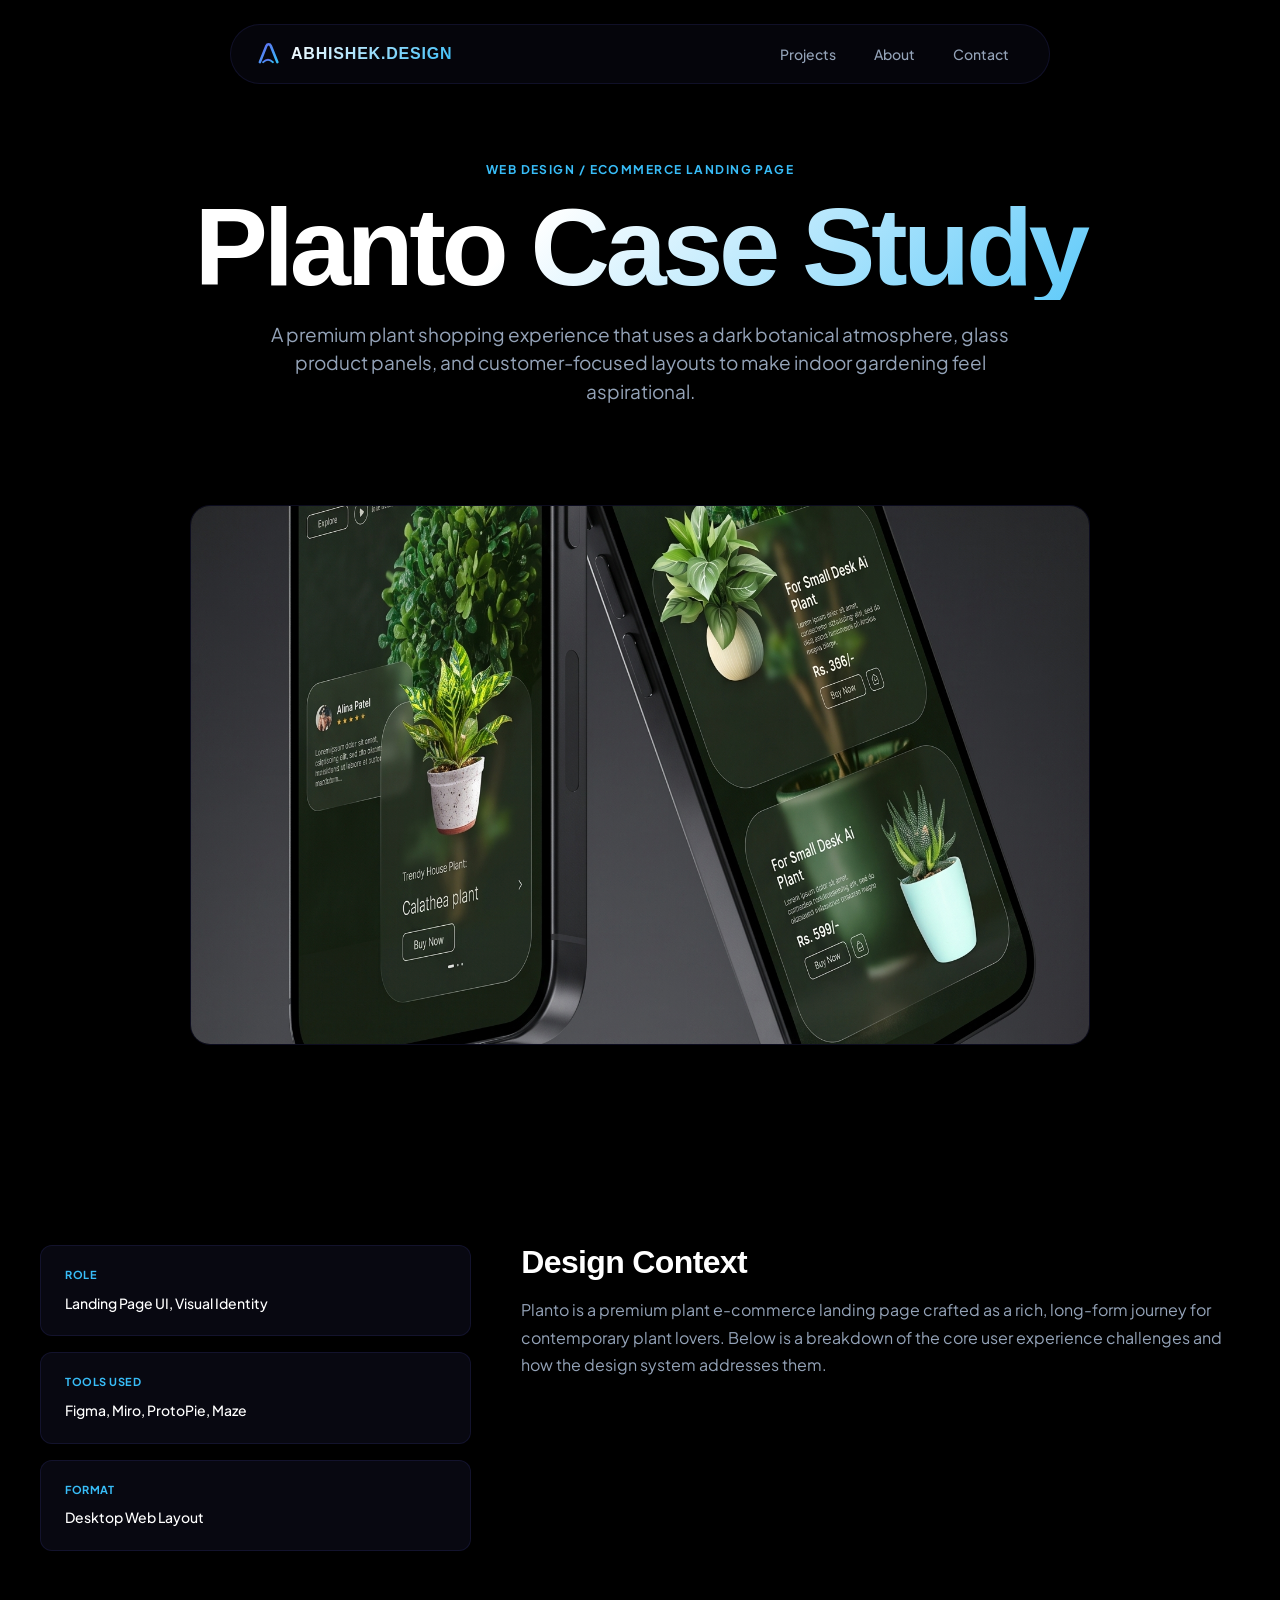
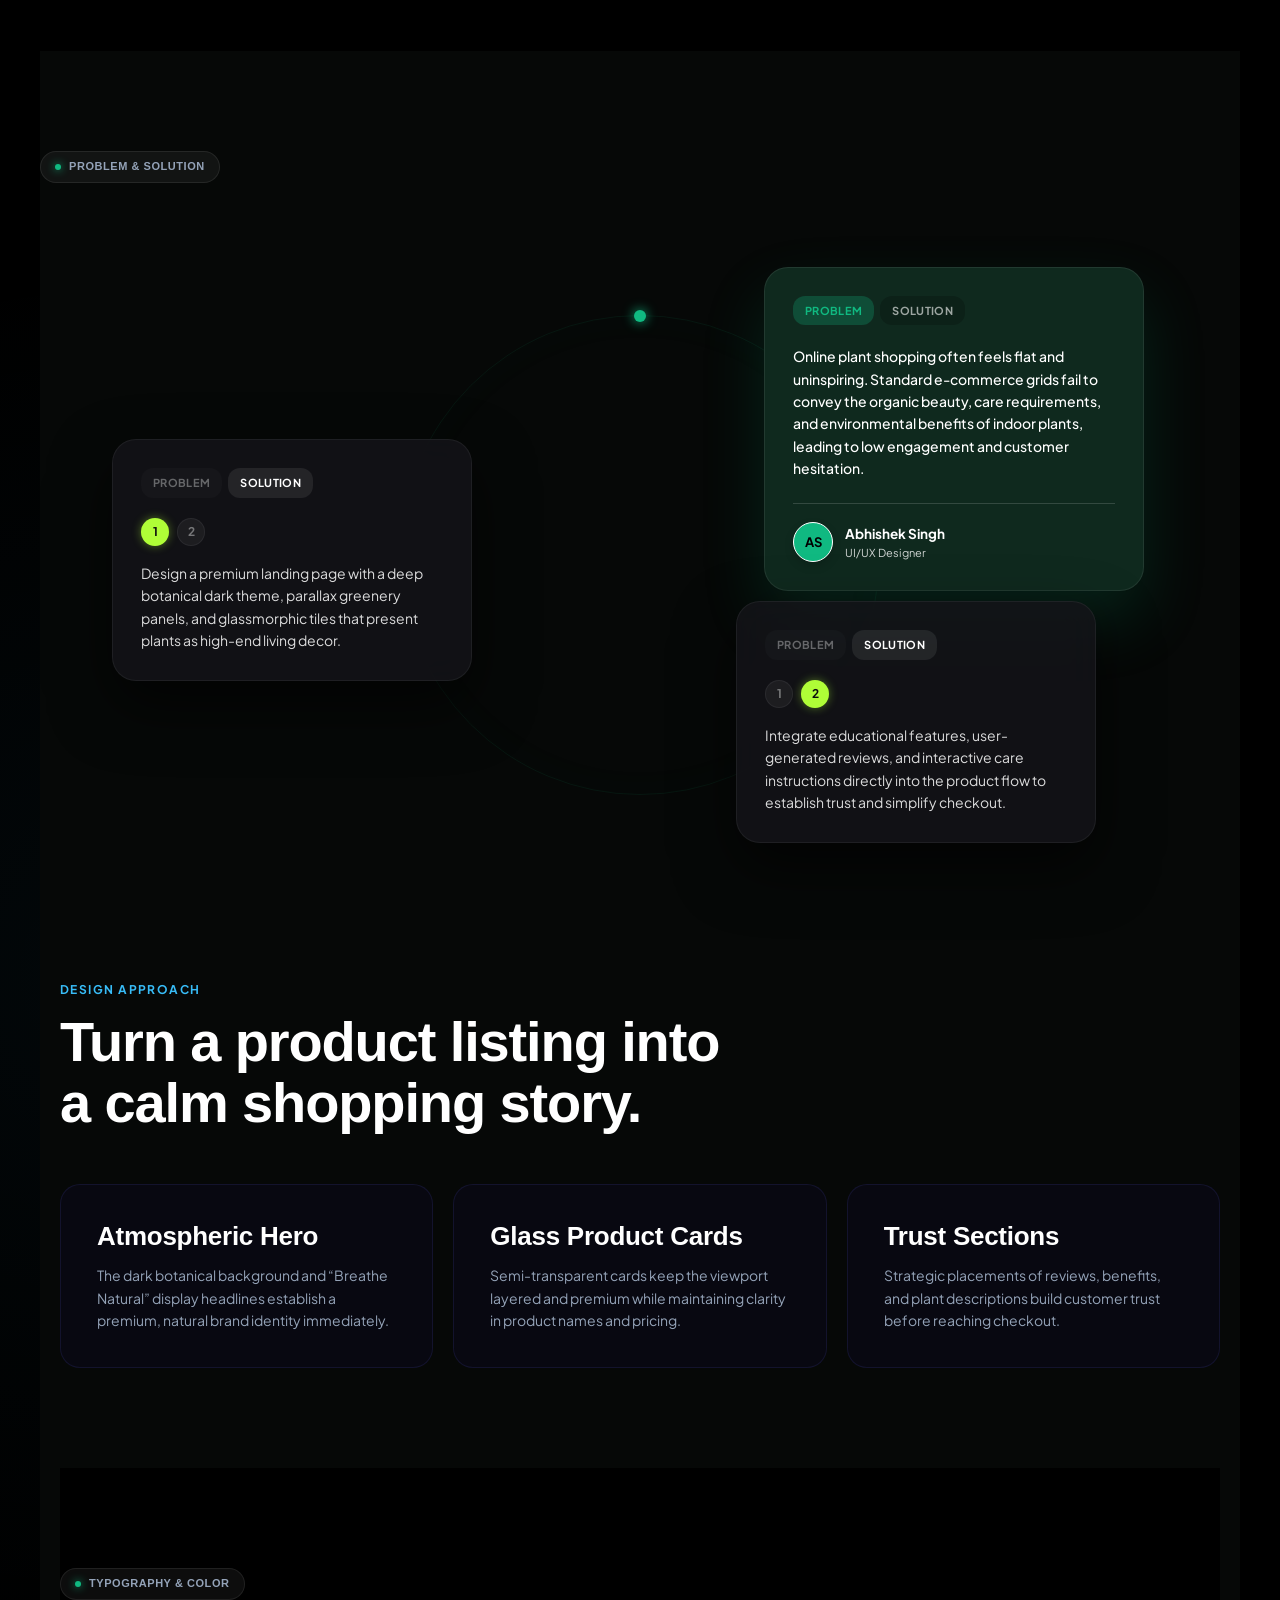
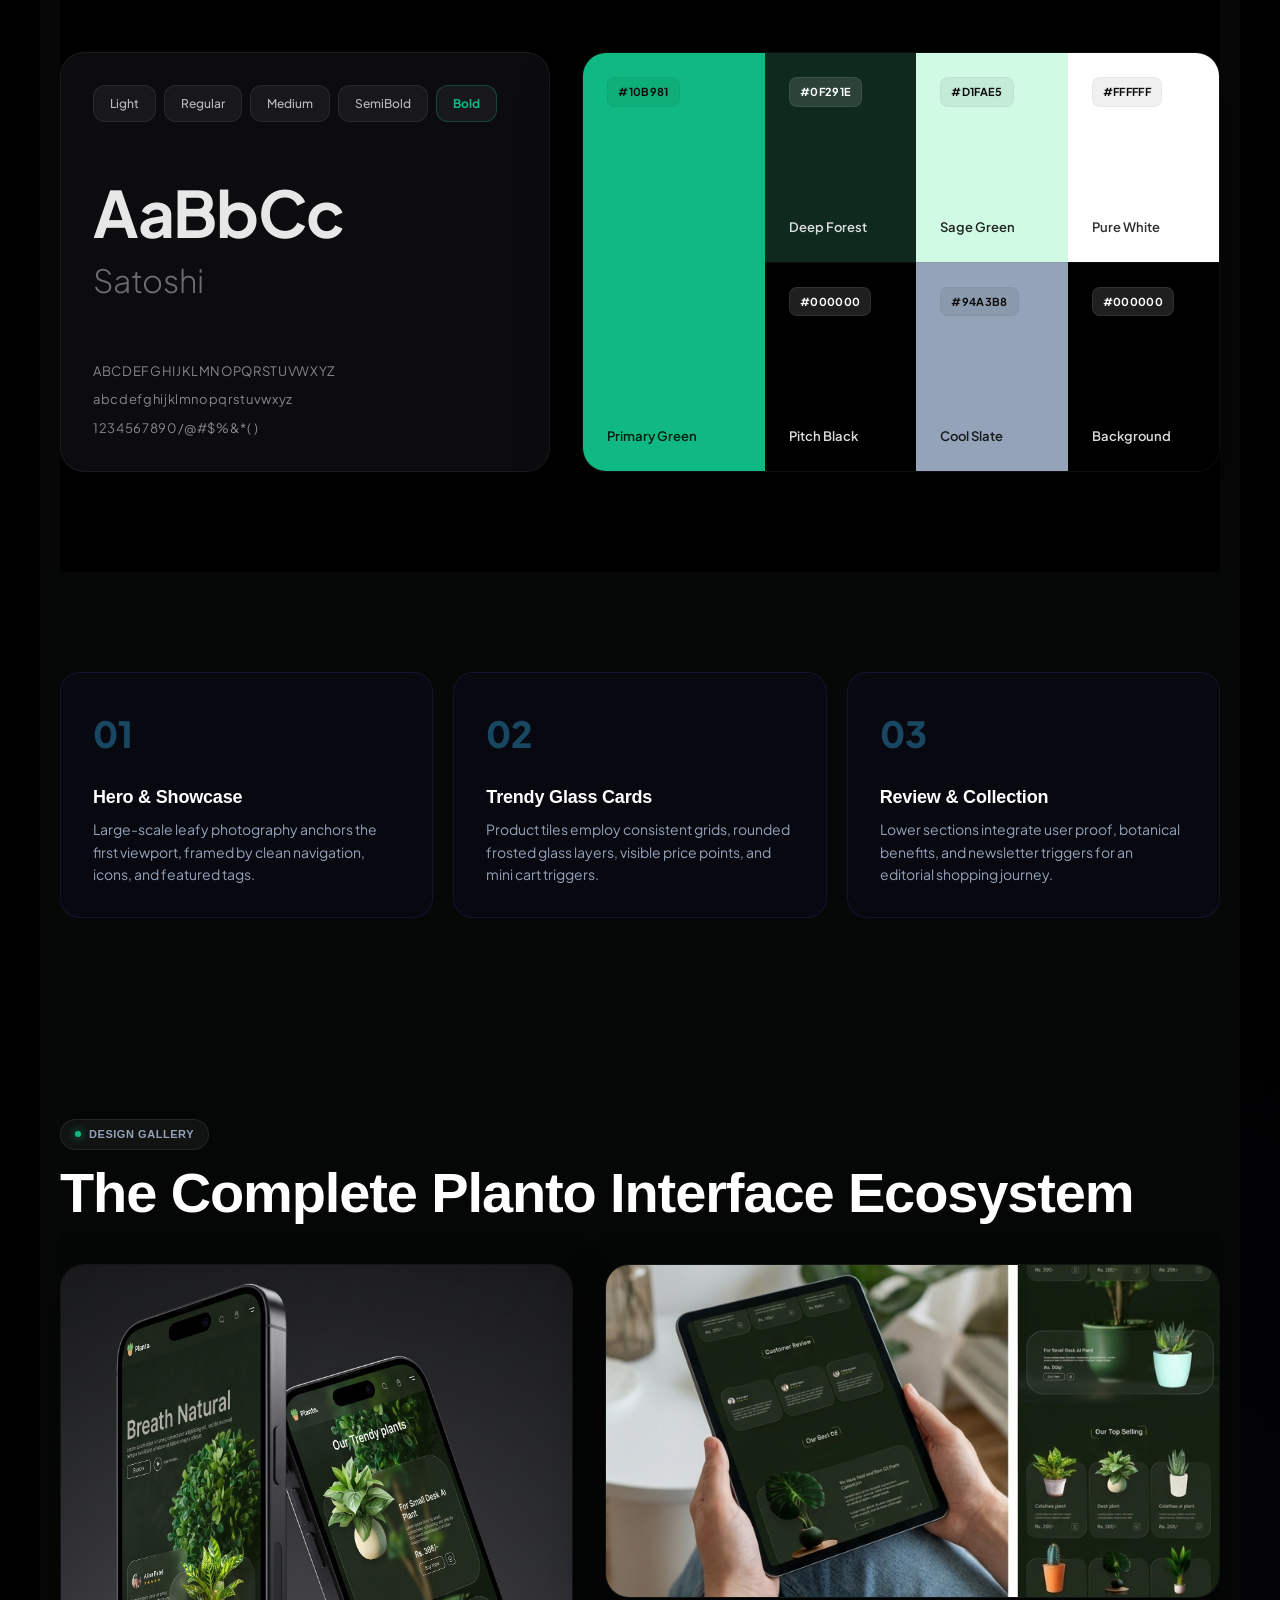
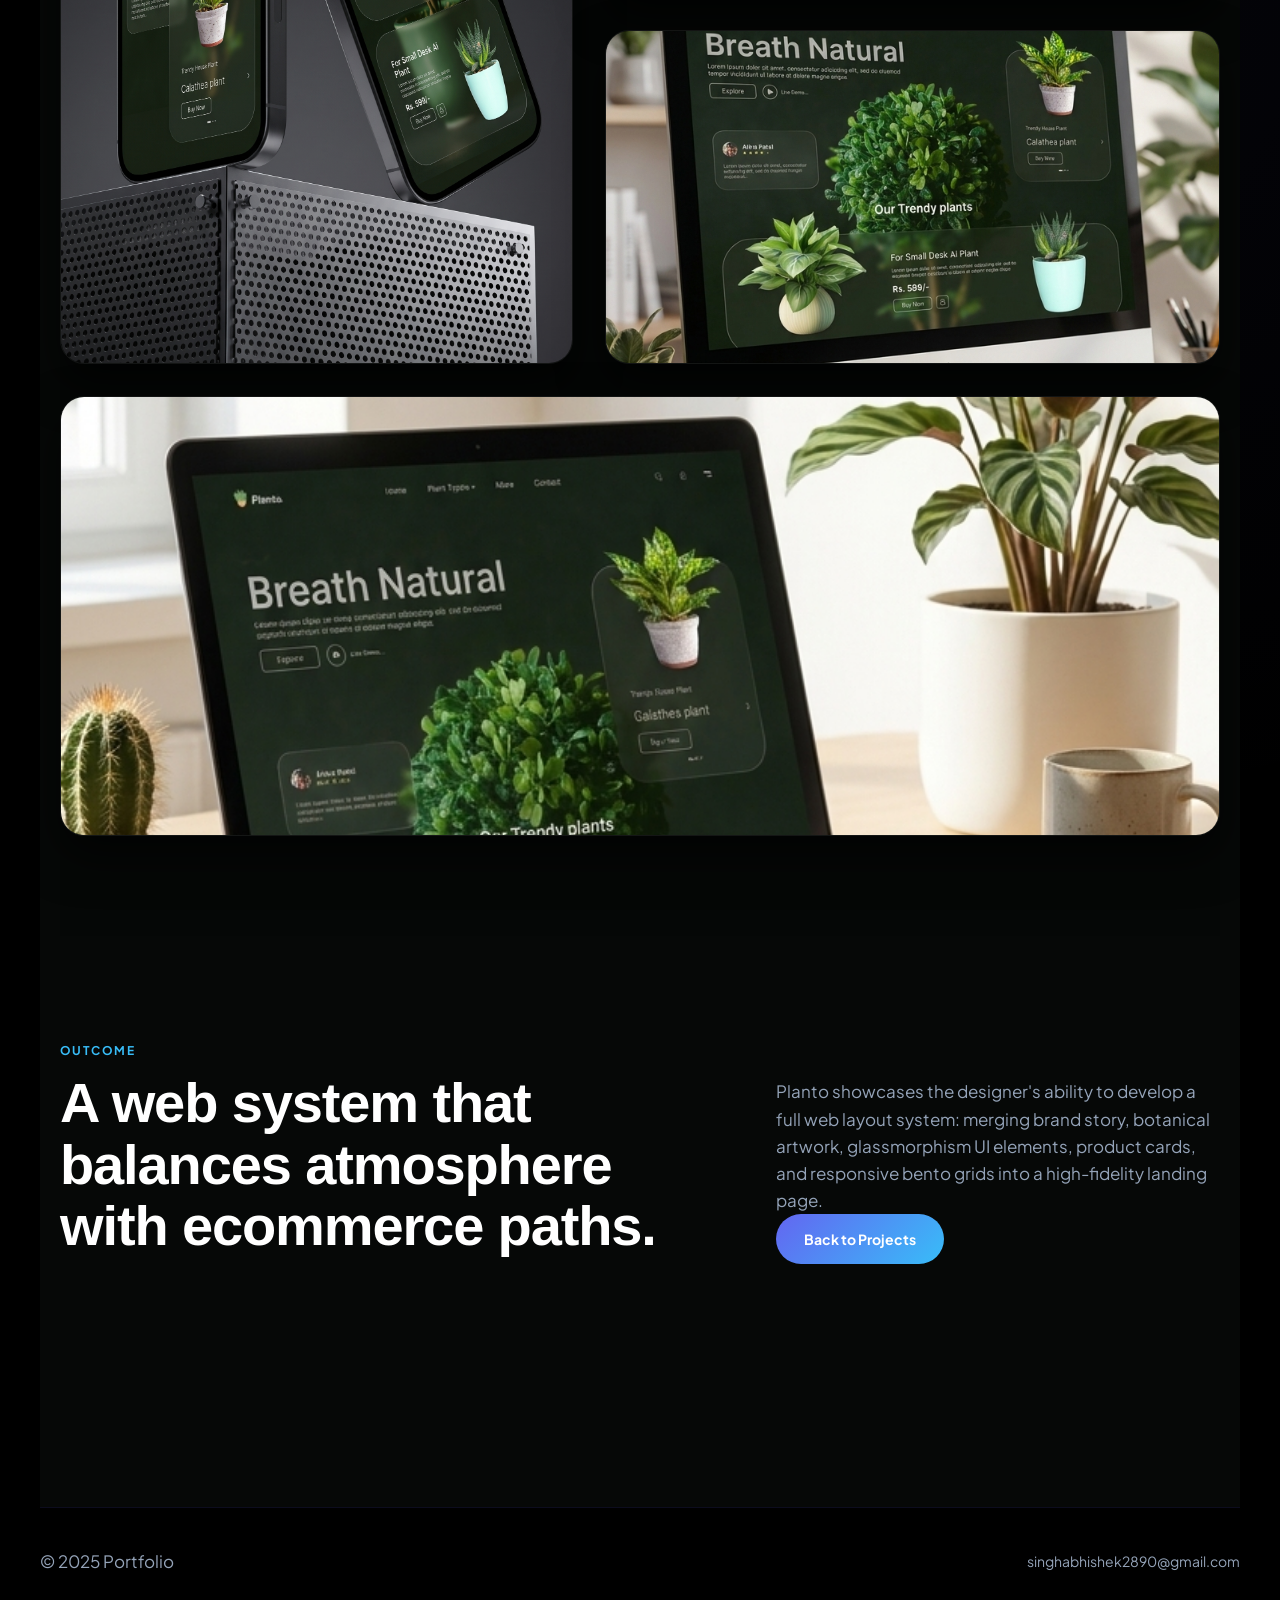
==== commit 3e0d5acc: "Overhaul Planto case study layout to match Vyybee's visual structure: centered hero mockup, visual P" ====
--- a/projects/planto.html
+++ b/projects/planto.html
@@ -16,7 +16,7 @@
     
     <link rel="stylesheet" href="../styles.css">
   </head>
-  <body>
+  <body class="planto-case-study">
     <!-- Mouse Follower Ambient Glow -->
     <div class="mouse-follower" aria-hidden="true"></div>
 
@@ -56,23 +56,9 @@
         <h1 class="reveal">Planto Case Study</h1>
         <p class="case-lede reveal">A premium plant shopping experience that uses a dark botanical atmosphere, glass product panels, and customer-focused layouts to make indoor gardening feel aspirational.</p>
         
-        <!-- Showcase grid of the new mockups -->
-        <div class="planto-mockups-grid reveal">
-          <div class="planto-mockup-card">
-            <img src="../assets/planto-mockup-1.jpeg" alt="Planto design mockup 1">
-            <h4>Landing Page Hero</h4>
-            <p>High-impact typography and deep green shadows setting the natural tone.</p>
-          </div>
-          <div class="planto-mockup-card">
-            <img src="../assets/planto-mockup-2.jpeg" alt="Planto design mockup 2">
-            <h4>Product Glass Cards</h4>
-            <p>Glassmorphic tiles displaying plants, pricing, and compact buy triggers.</p>
-          </div>
-          <div class="planto-mockup-card">
-            <img src="../assets/planto-mockup-3.jpeg" alt="Planto design mockup 3">
-            <h4>Botanical Showcase</h4>
-            <p>Clean, airy desktop grid layout highlighting trending oxygen collections.</p>
-          </div>
+        <!-- Large Showcase Mockup -->
+        <div class="case-single-visual reveal">
+          <img class="case-visual" src="../assets/planto-mockup.jpeg" alt="Planto E-commerce Mockup Main">
         </div>
       </section>
 
@@ -85,7 +71,7 @@
           </div>
           <div>
             <span>Tools Used</span>
-            <strong>Figma, Layout Design</strong>
+            <strong>Figma, Miro, ProtoPie, Maze</strong>
           </div>
           <div>
             <span>Format</span>
@@ -95,10 +81,67 @@
         
         <div class="case-copy reveal">
           <h2>Design Context</h2>
-          <p>Planto is designed as a rich, long-form landing page for contemporary plant lovers. The experience opens with a dark leafy botanical hero block, then guides shoppers through trending plant lists, top-selling grid items, customer reviews, and a dedicated oxygen plant segment.</p>
-          <p>The layout uses translucent cards, soft borders, and generous margins to create a peaceful plant-care shopping environment while maintaining strong call-to-actions.</p>
-        </div>
-      </section>
+          <p class="project-brief-intro">Planto is a premium plant e-commerce landing page crafted as a rich, long-form journey for contemporary plant lovers. Below is a breakdown of the core user experience challenges and how the design system addresses them.</p>
+        </div>
+      </section>
+
+      <!-- Visual Problem & Solution Section (Botanical Green Theme) -->
+      <section class="section-pad planto-problem-solution-visualizer">
+        <div class="visualizer-header reveal">
+          <span class="pill-badge"><span class="badge-dot green"></span>Problem &amp; Solution</span>
+        </div>
+        
+        <div class="visualizer-container reveal">
+          <div class="visualizer-circle-bg green-glow" aria-hidden="true"></div>
+          
+          <!-- Box 1: The Problem (Top Right / Forest Green Background) -->
+          <div class="visual-card problem-card planto-theme">
+            <div class="card-tabs">
+              <span class="tab active">Problem</span>
+              <span class="tab">Solution</span>
+            </div>
+            <div class="card-body">
+              <p>Online plant shopping often feels flat and uninspiring. Standard e-commerce grids fail to convey the organic beauty, care requirements, and environmental benefits of indoor plants, leading to low engagement and customer hesitation.</p>
+            </div>
+            <div class="card-footer">
+              <div class="profile-avatar planto-theme">AS</div>
+              <div class="profile-info">
+                <strong>Abhishek Singh</strong>
+                <span>UI/UX Designer</span>
+              </div>
+            </div>
+          </div>
+          
+          <!-- Box 2: Solution Step 1 (Middle Left / Dark Glassmorphic Background) -->
+          <div class="visual-card solution-card step-1">
+            <div class="card-tabs">
+              <span class="tab">Problem</span>
+              <span class="tab active">Solution</span>
+            </div>
+            <div class="card-body">
+              <div class="step-indicator">
+                <span class="step-dot active">1</span>
+                <span class="step-dot">2</span>
+              </div>
+              <p>Design a premium landing page with a deep botanical dark theme, parallax greenery panels, and glassmorphic tiles that present plants as high-end living decor.</p>
+            </div>
+          </div>
+          
+          <!-- Box 3: Solution Step 2 (Bottom Right / Dark Glassmorphic Background) -->
+          <div class="visual-card solution-card step-2">
+            <div class="card-tabs">
+              <span class="tab">Problem</span>
+              <span class="tab active">Solution</span>
+            </div>
+            <div class="card-body">
+              <div class="step-indicator">
+                <span class="step-dot">1</span>
+                <span class="step-dot active">2</span>
+              </div>
+              <p>Integrate educational features, user-generated reviews, and interactive care instructions directly into the product flow to establish trust and simplify checkout.</p>
+            </div>
+          </div>
+        </div>
 
       <!-- Design Approach Section -->
       <section class="section-pad">
@@ -122,6 +165,82 @@
         </div>
       </section>
 
+      <!-- Typography & Color Section (Botanical Green Theme) -->
+      <section class="section-pad planto-typography-color-section">
+        <div class="visualizer-header reveal">
+          <span class="pill-badge"><span class="badge-dot green"></span>Typography &amp; Color</span>
+        </div>
+        
+        <div class="typo-color-grid reveal">
+          <!-- Typography Panel -->
+          <div class="typo-panel-card">
+            <div class="weight-row">
+              <span class="weight-chip">Light</span>
+              <span class="weight-chip">Regular</span>
+              <span class="weight-chip">Medium</span>
+              <span class="weight-chip">SemiBold</span>
+              <span class="weight-chip">Bold</span>
+            </div>
+            <div class="typo-showcase">
+              <div class="typo-letters">AaBbCc</div>
+              <div class="typo-font-name">Satoshi</div>
+            </div>
+            <div class="typo-chars">
+              <div class="char-line">ABCDEFGHIJKLMNOPQRSTUVWXYZ</div>
+              <div class="char-line">abcdefghijklmnopqrstuvwxyz</div>
+              <div class="char-line">1234567890/@#$%&amp;*( )</div>
+            </div>
+          </div>
+          
+          <!-- Color Swatch Panel (Green Split Swatches) -->
+          <div class="color-swatch-card">
+            <div class="swatch-columns">
+              <!-- Col 1: Tall primary color -->
+              <div class="swatch-column tall" style="background-color: #10b981; color: #000000;">
+                <span class="hex-badge light">#10B981</span>
+                <span class="swatch-title">Primary Green</span>
+              </div>
+              
+              <!-- Col 2: Split colors -->
+              <div class="swatch-column split">
+                <div class="swatch-sub-block" style="background-color: #0f291e;">
+                  <span class="hex-badge">#0F291E</span>
+                  <span class="swatch-title">Deep Forest</span>
+                </div>
+                <div class="swatch-sub-block" style="background-color: #000000; border-top: 1px solid rgba(255,255,255,0.05);">
+                  <span class="hex-badge">#000000</span>
+                  <span class="swatch-title">Pitch Black</span>
+                </div>
+              </div>
+              
+              <!-- Col 3: Split colors -->
+              <div class="swatch-column split">
+                <div class="swatch-sub-block" style="background-color: #d1fae5; color: #000000;">
+                  <span class="hex-badge light">#D1FAE5</span>
+                  <span class="swatch-title">Sage Green</span>
+                </div>
+                <div class="swatch-sub-block" style="background-color: #94a3b8; color: #000000; border-top: 1px solid rgba(0,0,0,0.05);">
+                  <span class="hex-badge light">#94A3B8</span>
+                  <span class="swatch-title">Cool Slate</span>
+                </div>
+              </div>
+              
+              <!-- Col 4: Split colors -->
+              <div class="swatch-column split">
+                <div class="swatch-sub-block" style="background-color: #ffffff; color: #0c0c0c;">
+                  <span class="hex-badge light">#FFFFFF</span>
+                  <span class="swatch-title">Pure White</span>
+                </div>
+                <div class="swatch-sub-block" style="background-color: #000000; border-top: 1px solid rgba(255,255,255,0.05);">
+                  <span class="hex-badge">#000000</span>
+                  <span class="swatch-title">Background</span>
+                </div>
+              </div>
+            </div>
+          </div>
+        </div>
+      </section>
+
       <!-- Visual Breakdown Bento Section -->
       <section class="section-pad planto-breakdown">
         <div class="breakdown-card reveal">
@@ -138,6 +257,29 @@
           <span>03</span>
           <h3>Review & Collection</h3>
           <p>Lower sections integrate user proof, botanical benefits, and newsletter triggers for an editorial shopping journey.</p>
+        </div>
+      </section>
+
+      <!-- Interface Gallery Section (Staggered masonry/asymmetric grid) -->
+      <section class="section-pad planto-mockup-gallery">
+        <div class="visualizer-header reveal">
+          <span class="pill-badge"><span class="badge-dot green"></span>Design Gallery</span>
+          <h2>The Complete Planto Interface Ecosystem</h2>
+        </div>
+        
+        <div class="gallery-pattern reveal">
+          <div class="gallery-item item-1">
+            <img src="../assets/planto-mockup.jpeg" alt="Planto Main Mockup">
+          </div>
+          <div class="gallery-item item-2">
+            <img src="../assets/planto-mockup-1.jpeg" alt="Planto Hero Mockup">
+          </div>
+          <div class="gallery-item item-3">
+            <img src="../assets/planto-mockup-2.jpeg" alt="Planto Glass Cards Mockup">
+          </div>
+          <div class="gallery-item item-4">
+            <img src="../assets/planto-mockup-3.jpeg" alt="Planto Showcase Mockup">
+          </div>
         </div>
       </section>
 
--- a/styles.css
+++ b/styles.css
@@ -1478,3 +1478,642 @@
     aspect-ratio: 1.2;
   }
 }
+
+/* ==========================================================================
+   Vyybee Case Study - Custom Typography & Color Theme
+   ========================================================================== */
+
+body.vyybee-case-study {
+  font-family: 'Century Gothic', 'CenturyGothic', AppleGothic, 'Plus Jakarta Sans', sans-serif;
+  background-color: #000000;
+  --primary-pink: #f03e6e;
+  --dark-pink: #60182c;
+  --bg-dark: #000000;
+  --text-white: #ffffff;
+  --text-muted: #979797;
+  --bg-light: #FFFBE7;
+}
+
+body.vyybee-case-study h1,
+body.vyybee-case-study h2,
+body.vyybee-case-study h3,
+body.vyybee-case-study h4,
+body.vyybee-case-study .brand-text,
+body.vyybee-case-study .pill-badge {
+  font-family: 'Century Gothic', 'CenturyGothic', AppleGothic, 'Satoshi', sans-serif;
+}
+
+/* Case Single Visual Frame */
+.case-single-visual {
+  margin-top: 50px;
+  display: flex;
+  justify-content: center;
+  width: 100%;
+}
+
+.case-single-visual .case-visual {
+  max-width: 900px;
+  max-height: 540px;
+  width: 100%;
+  object-fit: cover;
+  border-radius: var(--radius-lg);
+  border: 1px solid var(--border);
+  box-shadow: 0 25px 60px rgba(0, 0, 0, 0.7);
+}
+
+/* Feature Mockup Custom Frame */
+.feature-mockup-image-wrapper {
+  position: relative;
+  width: 100%;
+  max-width: 280px;
+  margin: 0 auto 24px auto;
+  border-radius: 20px;
+  overflow: hidden;
+  box-shadow: 0 15px 35px rgba(0, 0, 0, 0.5);
+  border: 1px solid rgba(255, 255, 255, 0.05);
+}
+
+.feature-mockup-image {
+  width: 100%;
+  height: auto;
+  display: block;
+  transition: transform 0.5s ease;
+}
+
+.feature-mockup-card:hover .feature-mockup-image {
+  transform: scale(1.03);
+}
+
+/* Problem & Solution Visualizer */
+.vyybee-problem-solution-visualizer {
+  background: #08080d;
+  position: relative;
+  overflow: hidden;
+}
+
+.visualizer-header {
+  margin-bottom: 40px;
+}
+
+.pill-badge {
+  display: inline-flex;
+  align-items: center;
+  gap: 8px;
+  background: rgba(255, 255, 255, 0.05);
+  border: 1px solid rgba(255, 255, 255, 0.08);
+  padding: 6px 14px;
+  border-radius: 20px;
+  font-size: 11px;
+  font-weight: 700;
+  color: var(--text-muted);
+  text-transform: uppercase;
+  letter-spacing: 0.05em;
+  margin-bottom: 12px;
+}
+
+.badge-dot {
+  width: 6px;
+  height: 6px;
+  background: #f03e6e;
+  border-radius: 50%;
+  box-shadow: 0 0 8px #f03e6e;
+}
+
+.visualizer-container {
+  position: relative;
+  min-height: 640px;
+  display: flex;
+  align-items: center;
+  justify-content: center;
+}
+
+.visualizer-circle-bg {
+  position: absolute;
+  top: 50%;
+  left: 50%;
+  transform: translate(-50%, -50%);
+  width: 480px;
+  height: 480px;
+  border: 1.5px solid rgba(240, 62, 110, 0.08);
+  border-radius: 50%;
+  pointer-events: none;
+  box-shadow: inset 0 0 50px rgba(240, 62, 110, 0.02);
+}
+
+.visualizer-circle-bg::before {
+  content: '';
+  position: absolute;
+  top: -6px;
+  left: 50%;
+  transform: translateX(-50%);
+  width: 12px;
+  height: 12px;
+  background: #f03e6e;
+  border-radius: 50%;
+  box-shadow: 0 0 12px #f03e6e;
+}
+
+/* Visual Card Styles */
+.visual-card {
+  position: absolute;
+  background: rgba(20, 20, 25, 0.8);
+  border: 1px solid rgba(255, 255, 255, 0.06);
+  border-radius: 24px;
+  padding: 28px;
+  box-shadow: 0 25px 60px rgba(0, 0, 0, 0.6);
+  backdrop-filter: blur(16px);
+  transition: transform 0.4s ease, border-color 0.4s ease;
+  z-index: 5;
+}
+
+.visual-card:hover {
+  transform: translateY(-5px);
+  border-color: rgba(240, 62, 110, 0.2);
+}
+
+.visual-card .card-tabs {
+  display: flex;
+  gap: 6px;
+  margin-bottom: 20px;
+}
+
+.visual-card .tab {
+  font-size: 11px;
+  font-weight: 700;
+  padding: 6px 12px;
+  border-radius: 12px;
+  text-transform: uppercase;
+  letter-spacing: 0.03em;
+}
+
+.visual-card .tab.active {
+  background: rgba(255, 255, 255, 0.08);
+  color: #ffffff;
+}
+
+.visual-card .tab:not(.active) {
+  color: rgba(255, 255, 255, 0.35);
+  background: rgba(255, 255, 255, 0.02);
+}
+
+.visual-card .card-body p {
+  font-size: 14px;
+  line-height: 1.6;
+  color: rgba(255, 255, 255, 0.85);
+  margin: 0;
+}
+
+/* Problem Card Customizations (Top Right / Red-Coral theme) */
+.problem-card {
+  top: 5%;
+  right: 8%;
+  width: 380px;
+  background: #f03e6e;
+  border-color: rgba(255, 255, 255, 0.1);
+  color: #ffffff;
+  box-shadow: 0 30px 65px rgba(240, 62, 110, 0.25);
+}
+
+.problem-card:hover {
+  transform: translateY(-5px) rotate(0.5deg);
+  border-color: rgba(255, 255, 255, 0.3);
+}
+
+.problem-card .tab.active {
+  background: rgba(255, 255, 255, 0.25);
+}
+
+.problem-card .tab:not(.active) {
+  color: rgba(255, 255, 255, 0.7);
+  background: rgba(0, 0, 0, 0.15);
+}
+
+.problem-card .card-body p {
+  color: #ffffff;
+  font-weight: 500;
+}
+
+.problem-card .card-footer {
+  display: flex;
+  align-items: center;
+  gap: 12px;
+  margin-top: 24px;
+  padding-top: 18px;
+  border-top: 1px solid rgba(255, 255, 255, 0.15);
+}
+
+.problem-card .profile-avatar {
+  width: 40px;
+  height: 40px;
+  border-radius: 50%;
+  background: #60182c;
+  display: flex;
+  align-items: center;
+  justify-content: center;
+  font-weight: 700;
+  font-size: 13px;
+  border: 1.5px solid #ffffff;
+  box-shadow: 0 4px 10px rgba(0,0,0,0.15);
+}
+
+.problem-card .profile-info {
+  display: flex;
+  flex-direction: column;
+}
+
+.problem-card .profile-info strong {
+  font-size: 13.5px;
+  font-weight: 700;
+}
+
+.problem-card .profile-info span {
+  font-size: 11px;
+  color: rgba(255, 255, 255, 0.8);
+}
+
+/* Solution Step Cards */
+.solution-card {
+  width: 360px;
+}
+
+.solution-card.step-1 {
+  top: 32%;
+  left: 6%;
+}
+
+.solution-card.step-2 {
+  bottom: 5%;
+  right: 12%;
+}
+
+.solution-card .step-indicator {
+  display: flex;
+  gap: 8px;
+  margin-bottom: 16px;
+}
+
+.solution-card .step-dot {
+  width: 28px;
+  height: 28px;
+  border-radius: 50%;
+  display: flex;
+  align-items: center;
+  justify-content: center;
+  font-size: 12px;
+  font-weight: 700;
+  background: rgba(255, 255, 255, 0.05);
+  color: rgba(255, 255, 255, 0.4);
+  border: 1px solid rgba(255, 255, 255, 0.06);
+}
+
+.solution-card .step-dot.active {
+  background: #AFFD37; /* lime active color from screenshot */
+  color: #0c0c0c;
+  border: none;
+  box-shadow: 0 0 10px rgba(175, 253, 55, 0.4);
+}
+
+/* Typography & Color Showcase */
+.vyybee-typography-color-section {
+  background: #000000;
+}
+
+.typo-color-grid {
+  display: grid;
+  grid-template-columns: 1fr 1.3fr;
+  gap: 32px;
+  margin-top: 32px;
+}
+
+.typo-panel-card {
+  background: rgba(20, 20, 25, 0.6);
+  border: 1px solid rgba(255, 255, 255, 0.06);
+  border-radius: 24px;
+  padding: 32px;
+  display: flex;
+  flex-direction: column;
+  justify-content: space-between;
+}
+
+.weight-row {
+  display: flex;
+  flex-wrap: wrap;
+  gap: 8px;
+  margin-bottom: 40px;
+}
+
+.weight-chip {
+  background: rgba(255, 255, 255, 0.05);
+  border: 1px solid rgba(255, 255, 255, 0.08);
+  padding: 8px 16px;
+  border-radius: 12px;
+  font-size: 12px;
+  font-weight: 500;
+  color: rgba(255, 255, 255, 0.7);
+}
+
+.weight-chip:last-child {
+  font-weight: 700;
+  color: #ffffff;
+  border-color: rgba(255, 255, 255, 0.15);
+}
+
+.typo-showcase {
+  margin-bottom: 40px;
+}
+
+.typo-letters {
+  font-size: 64px;
+  font-weight: 700;
+  letter-spacing: -0.02em;
+  color: rgba(255, 255, 255, 0.9);
+  line-height: 1.1;
+}
+
+.typo-font-name {
+  font-size: 32px;
+  font-weight: 300;
+  color: rgba(255, 255, 255, 0.4);
+  margin-top: 8px;
+}
+
+.typo-chars {
+  display: flex;
+  flex-direction: column;
+  gap: 8px;
+}
+
+.char-line {
+  font-size: 13px;
+  font-weight: 400;
+  color: rgba(255, 255, 255, 0.5);
+  letter-spacing: 0.05em;
+}
+
+/* Color Swatches Split Grid */
+.color-swatch-card {
+  border-radius: 24px;
+  overflow: hidden;
+  border: 1px solid rgba(255, 255, 255, 0.06);
+  box-shadow: 0 25px 55px rgba(0, 0, 0, 0.5);
+  height: 420px;
+}
+
+.swatch-columns {
+  display: grid;
+  grid-template-columns: 1.2fr 1fr 1fr 1fr;
+  height: 100%;
+}
+
+.swatch-column {
+  display: flex;
+  flex-direction: column;
+  height: 100%;
+}
+
+.swatch-column.tall {
+  justify-content: space-between;
+  padding: 24px;
+  height: 100%;
+}
+
+.swatch-column.split {
+  height: 100%;
+}
+
+.swatch-sub-block {
+  flex: 1;
+  display: flex;
+  flex-direction: column;
+  justify-content: space-between;
+  padding: 24px;
+}
+
+.hex-badge {
+  background: rgba(255, 255, 255, 0.12);
+  border: 1px solid rgba(255, 255, 255, 0.08);
+  backdrop-filter: blur(4px);
+  padding: 5px 10px;
+  border-radius: 8px;
+  font-size: 11px;
+  font-weight: 700;
+  width: fit-content;
+  color: #ffffff;
+  letter-spacing: 0.03em;
+}
+
+.hex-badge.light {
+  background: rgba(0, 0, 0, 0.06);
+  border: 1px solid rgba(0, 0, 0, 0.04);
+  color: #0c0c0c;
+}
+
+.swatch-title {
+  font-size: 13px;
+  font-weight: 600;
+  opacity: 0.85;
+}
+
+/* Asymmetric Interface Gallery */
+.gallery-pattern {
+  display: grid;
+  grid-template-columns: 1fr 1.2fr;
+  gap: 32px;
+  margin-top: 40px;
+}
+
+.gallery-item {
+  border-radius: 24px;
+  overflow: hidden;
+  border: 1px solid rgba(255, 255, 255, 0.06);
+  box-shadow: 0 20px 45px rgba(0, 0, 0, 0.6);
+  transition: transform 0.6s cubic-bezier(0.16, 1, 0.3, 1), border-color 0.4s ease;
+}
+
+.gallery-item img {
+  width: 100%;
+  height: 100%;
+  object-fit: cover;
+  display: block;
+}
+
+.gallery-item:hover {
+  transform: scale(1.015) translateY(-5px);
+  border-color: rgba(240, 62, 110, 0.35);
+}
+
+.gallery-item.item-1 {
+  grid-row: span 2;
+  max-height: 700px;
+}
+
+.gallery-item.item-2 {
+  max-height: 334px;
+}
+
+.gallery-item.item-3 {
+  grid-column: 2;
+  max-height: 334px;
+}
+
+.gallery-item.item-4 {
+  grid-column: span 2;
+  max-height: 440px;
+}
+
+/* Responsive updates for custom sections */
+@media (max-width: 992px) {
+  .visualizer-container {
+    min-height: auto;
+    flex-direction: column;
+    gap: 24px;
+    padding: 40px 0;
+  }
+  
+  .visualizer-circle-bg {
+    display: none;
+  }
+  
+  .visual-card {
+    position: relative !important;
+    top: auto !important;
+    left: auto !important;
+    right: auto !important;
+    bottom: auto !important;
+    width: 100% !important;
+    max-width: 480px;
+  }
+  
+  .typo-color-grid {
+    grid-template-columns: 1fr;
+  }
+  
+  .color-swatch-card {
+    height: auto;
+  }
+  
+  .swatch-columns {
+    grid-template-columns: 1fr 1fr;
+    height: auto;
+  }
+  
+  .swatch-column.tall {
+    height: 180px;
+  }
+  
+  .swatch-sub-block {
+    height: 120px;
+  }
+}
+
+@media (max-width: 768px) {
+  .gallery-pattern {
+    grid-template-columns: 1fr;
+  }
+  
+  .gallery-item {
+    grid-row: auto !important;
+    grid-column: auto !important;
+    max-height: 380px !important;
+  }
+}
+
+@media (max-width: 480px) {
+  .swatch-columns {
+    grid-template-columns: 1fr;
+  }
+}
+
+/* ==========================================================================
+   Planto Case Study - Custom Typography & Color Theme
+   ========================================================================== */
+
+body.planto-case-study {
+  background-color: #000000;
+  --primary-green: #10b981;
+  --dark-green: #0f291e;
+  --bg-dark: #000000;
+  --text-white: #ffffff;
+  --text-muted: #94a3b8;
+  --bg-light: #d1fae5;
+}
+
+body.planto-case-study h1,
+body.planto-case-study h2,
+body.planto-case-study h3,
+body.planto-case-study h4,
+body.planto-case-study .brand-text,
+body.planto-case-study .pill-badge {
+  font-family: 'Satoshi', sans-serif;
+}
+
+/* Green Theme Overrides for Visualizer */
+.planto-problem-solution-visualizer {
+  background: #060807;
+  position: relative;
+  overflow: hidden;
+}
+
+.badge-dot.green {
+  background: #10b981;
+  box-shadow: 0 0 8px #10b981;
+}
+
+.visualizer-circle-bg.green-glow {
+  border-color: rgba(16, 185, 129, 0.08);
+  box-shadow: inset 0 0 50px rgba(16, 185, 129, 0.02);
+}
+
+.visualizer-circle-bg.green-glow::before {
+  background: #10b981;
+  box-shadow: 0 0 12px #10b981;
+}
+
+/* Problem Card Botanical Green Theme */
+.problem-card.planto-theme {
+  background: #0f291e;
+  border-color: rgba(255, 255, 255, 0.08);
+  color: #ffffff;
+  box-shadow: 0 30px 65px rgba(16, 185, 129, 0.15);
+}
+
+.problem-card.planto-theme:hover {
+  border-color: rgba(16, 185, 129, 0.2);
+}
+
+.problem-card.planto-theme .profile-avatar {
+  background: #10b981;
+  color: #000000;
+  border-color: #ffffff;
+}
+
+.problem-card.planto-theme .tab.active {
+  background: rgba(16, 185, 129, 0.25);
+  color: #10b981;
+}
+
+.problem-card.planto-theme .tab:not(.active) {
+  color: rgba(255, 255, 255, 0.6);
+  background: rgba(0, 0, 0, 0.2);
+}
+
+/* Planto Typography & Color Section */
+.planto-typography-color-section {
+  background: #000000;
+}
+
+.planto-typography-color-section .weight-chip:last-child {
+  color: #10b981;
+  border-color: rgba(16, 185, 129, 0.3);
+}
+
+/* Planto Gallery Section */
+.planto-mockup-gallery {
+  background: #050706;
+}
+
+.planto-mockup-gallery .gallery-item:hover {
+  border-color: rgba(16, 185, 129, 0.35);
+}
+
+
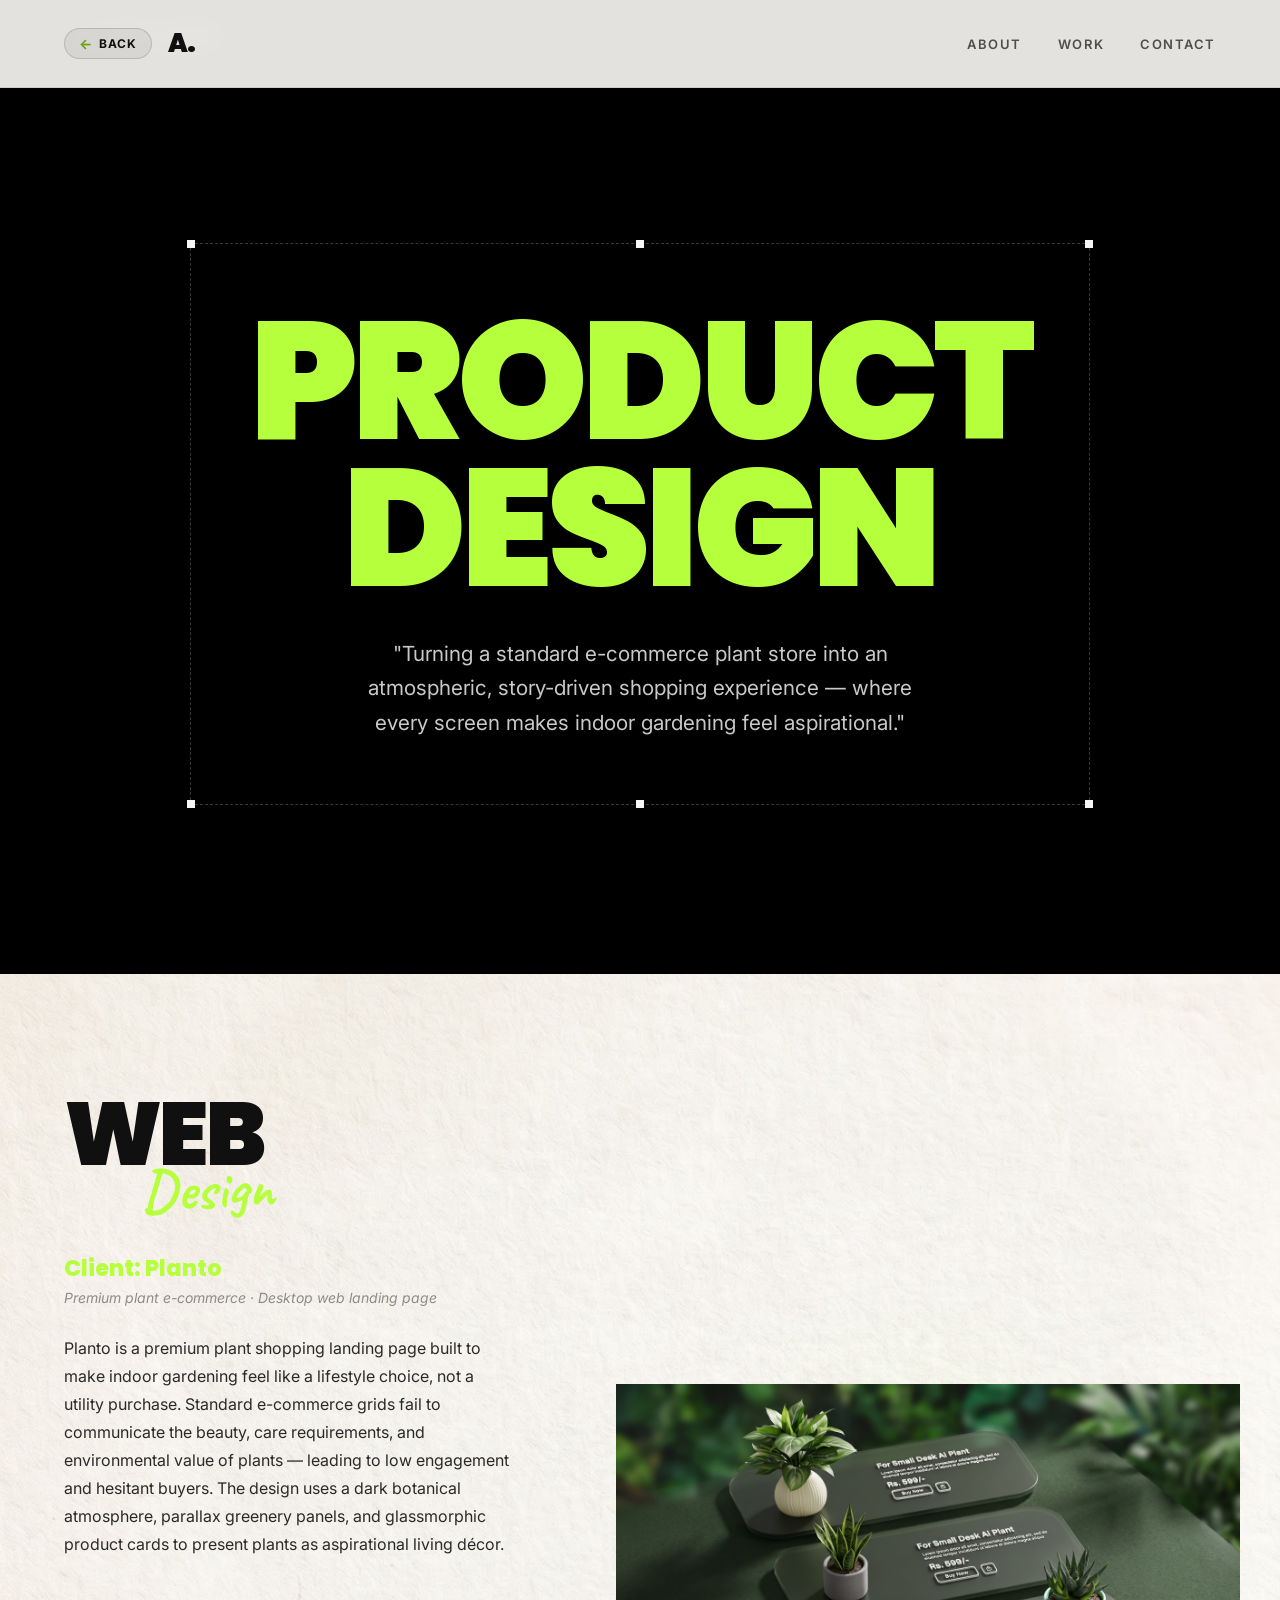
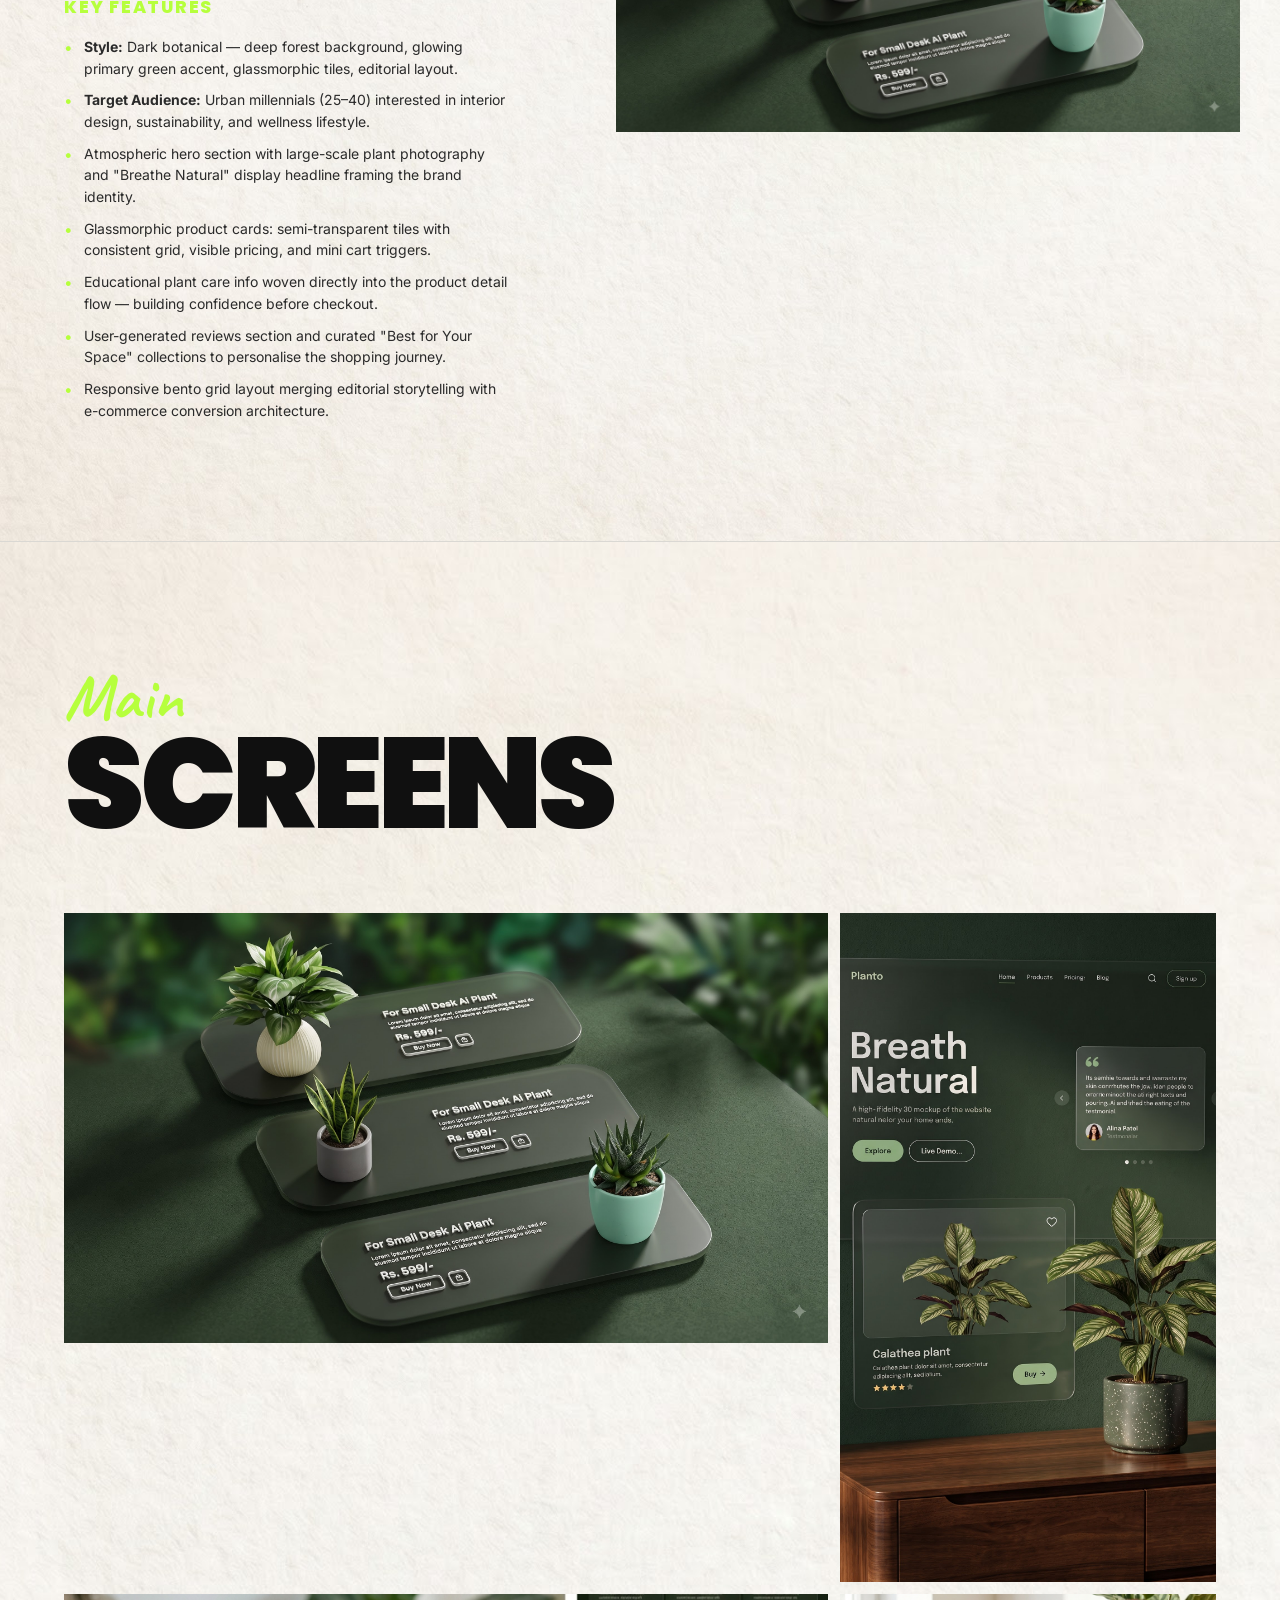
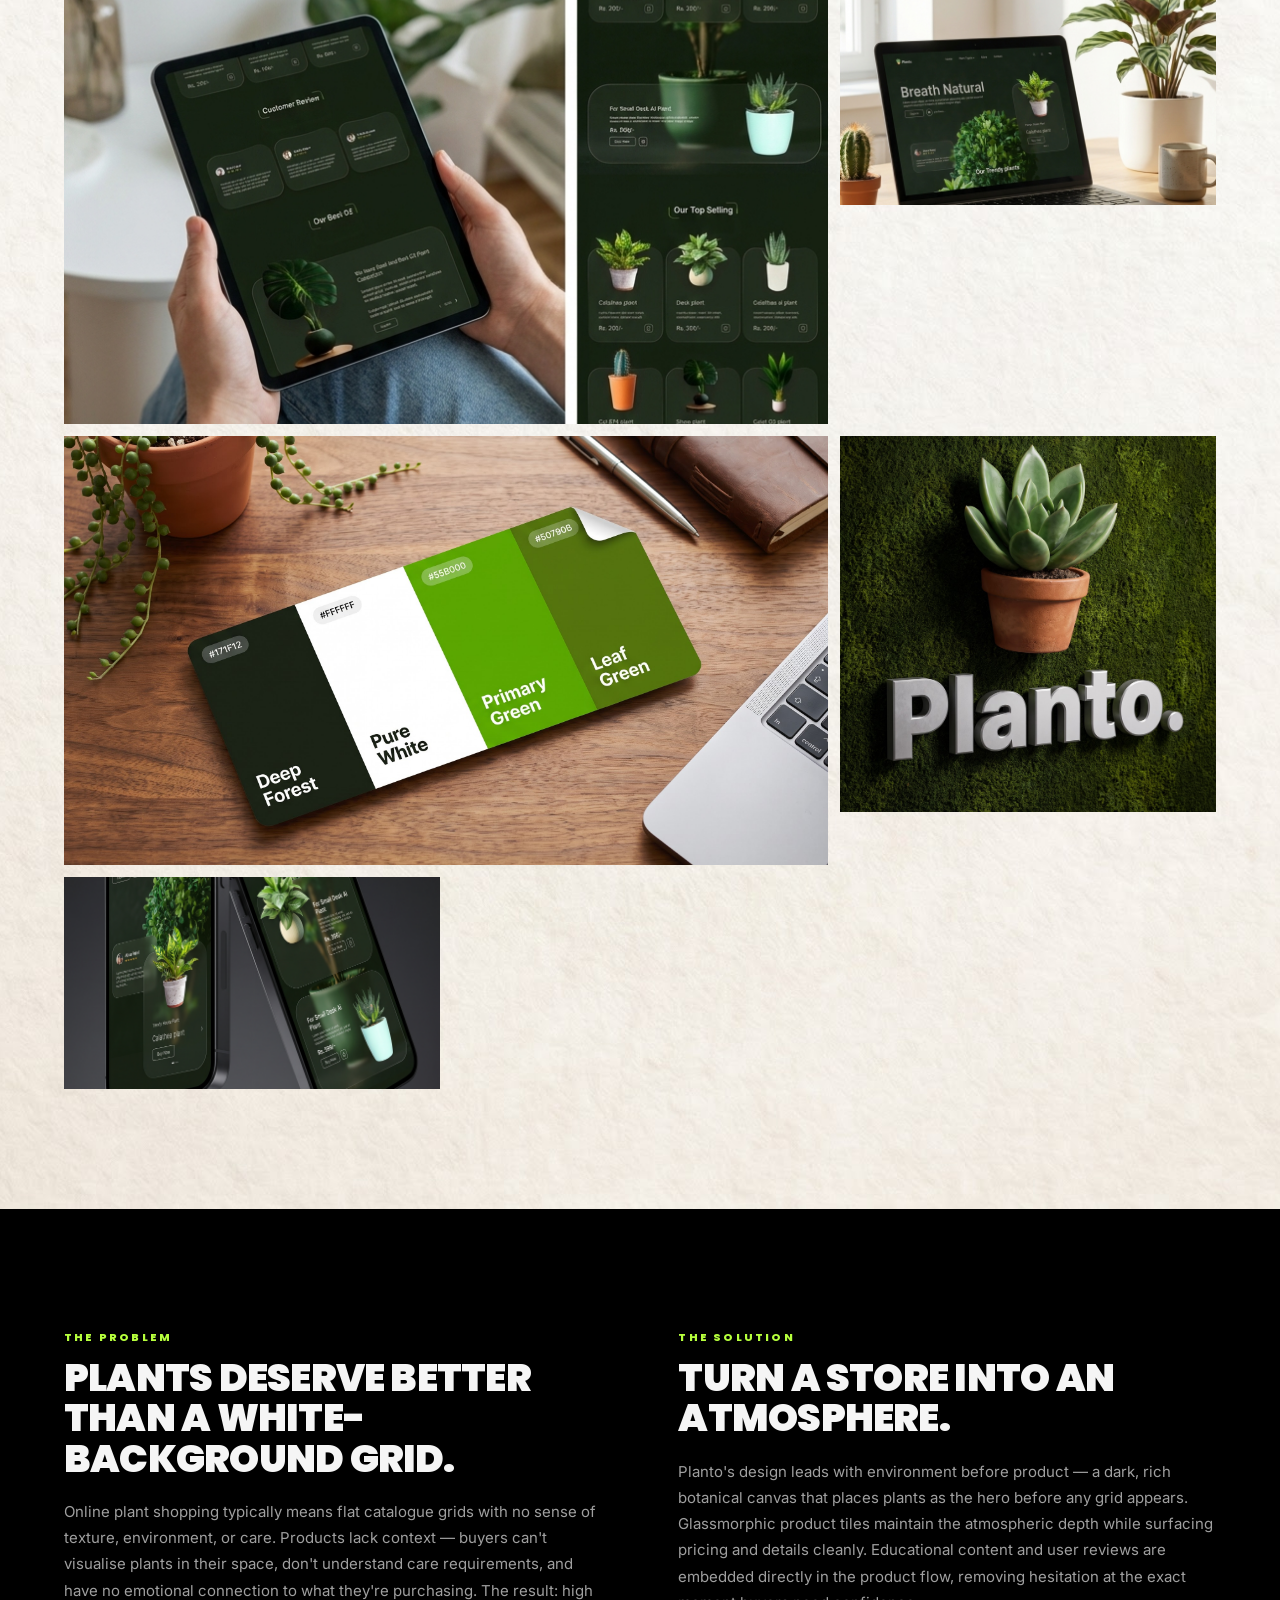
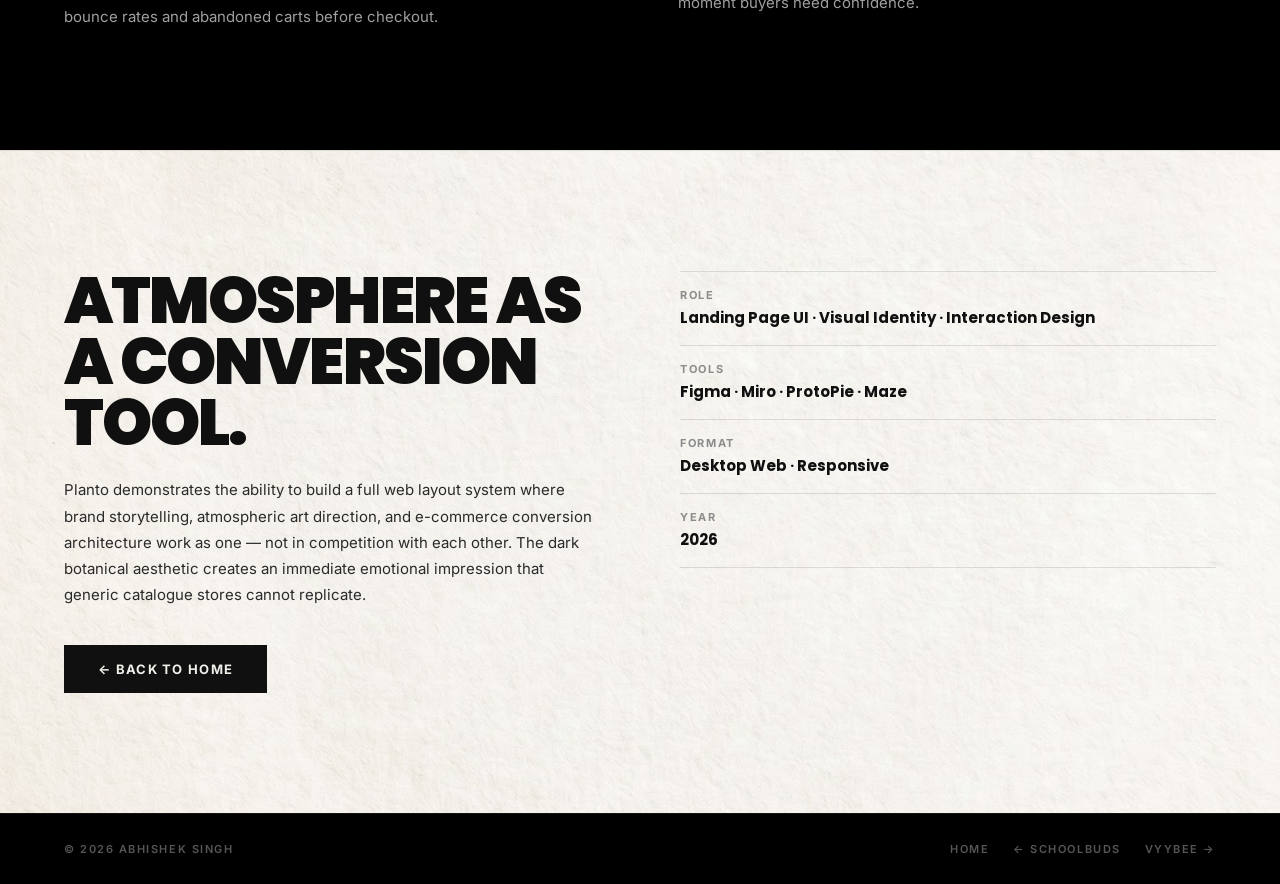
==== commit 3a8e8996: "feat: redesign Experience timeline, update case study galleries, dates to 2026, contact info, and he" ====
--- a/projects/planto.html
+++ b/projects/planto.html
@@ -1,305 +1,218 @@
-<!doctype html>
+<!DOCTYPE html>
 <html lang="en">
-  <head>
-    <meta charset="utf-8">
-    <meta name="viewport" content="width=device-width, initial-scale=1">
-    <title>Planto Case Study - Abhishek Singh</title>
-    <meta name="description" content="Planto case study by Abhishek Singh, a premium plant ecommerce landing page.">
-    
-    <!-- Preconnect to Fonts -->
-    <link rel="preconnect" href="https://fonts.googleapis.com">
-    <link rel="preconnect" href="https://fonts.gstatic.com" crossorigin>
-    
-    <!-- Satoshi and Plus Jakarta Sans -->
-    <link href="https://fonts.googleapis.com/css2?family=Plus+Jakarta+Sans:ital,wght@0,300;0,400;0,500;0,600;0,700;0,800;1,300;1,400;1,500;1,600;1,700;1,800&display=swap" rel="stylesheet">
-    <link href="https://api.fontshare.com/v2/css?f[]=satoshi@300,400,500,700,900&display=swap" rel="stylesheet">
-    
-    <link rel="stylesheet" href="../styles.css">
-  </head>
-  <body class="planto-case-study">
-    <!-- Mouse Follower Ambient Glow -->
-    <div class="mouse-follower" aria-hidden="true"></div>
-
-    <!-- Floating pill header -->
-    <header class="site-header">
-      <a class="brand" href="../index.html" aria-label="Abhishek Singh home">
-        <span class="brand-logo">
-          <svg width="26" height="26" viewBox="0 0 32 32" fill="none" xmlns="http://www.w3.org/2000/svg">
-            <defs>
-              <linearGradient id="logo-grad" x1="0%" y1="0%" x2="100%" y2="100%">
-                <stop offset="0%" stop-color="#6366f1" />
-                <stop offset="100%" stop-color="#38bdf8" />
-              </linearGradient>
-            </defs>
-            <path d="M6 26L14 6C14.5 4.8 15.5 4 16.8 4C18 4 19 4.8 19.5 6L27.5 26" stroke="url(#logo-grad)" stroke-width="3.2" stroke-linecap="round" stroke-linejoin="round"/>
-            <path d="M11 18H22.5" stroke="url(#logo-grad)" stroke-width="3.2" stroke-linecap="round"/>
-            <path d="M10 26C10 26 13 23 16 23C19 23 22 26 22 26" stroke="url(#logo-grad)" stroke-width="2.5" stroke-linecap="round"/>
-          </svg>
-        </span>
-        <span class="brand-text">Abhishek.Design</span>
+<head>
+  <meta charset="UTF-8" />
+  <meta name="viewport" content="width=device-width, initial-scale=1.0" />
+  <title>Planto — Case Study · Abhishek Singh</title>
+  <meta name="description" content="Planto — a premium plant e-commerce landing page designed with a dark botanical atmosphere and glassmorphic UI. Case study by Abhishek Singh." />
+  <link rel="preconnect" href="https://fonts.googleapis.com" />
+  <link rel="preconnect" href="https://fonts.gstatic.com" crossorigin />
+  <link href="https://fonts.googleapis.com/css2?family=Poppins:wght@400;500;700;800;900&family=Caveat:wght@400;600;700&family=Inter:wght@400;500;600&display=swap" rel="stylesheet" />
+  <link rel="stylesheet" href="../styles.css" />
+</head>
+<body class="cs-page">
+
+  <div class="mouse-follower" aria-hidden="true"></div>
+
+  <!-- NAV -->
+  <header class="site-header">
+    <div class="header-left">
+      <a href="../index.html" class="header-back-btn" aria-label="Back to Home">
+        <span class="back-arrow" aria-hidden="true">←</span>
+        <span>Back</span>
       </a>
-      <button class="nav-toggle" type="button" aria-label="Open navigation" aria-expanded="false">
-        <span></span>
-        <span></span>
-      </button>
-      <nav class="site-nav" aria-label="Primary navigation">
-        <a href="../index.html#projects">Projects</a>
-        <a href="../index.html#about">About</a>
-        <a href="../index.html#contact">Contact</a>
-      </nav>
-    </header>
-
-    <main>
-      <!-- Case Study Hero -->
-      <section class="case-hero section-pad planto-hero">
-        <div class="case-kicker reveal">Web Design / Ecommerce Landing Page</div>
-        <h1 class="reveal">Planto Case Study</h1>
-        <p class="case-lede reveal">A premium plant shopping experience that uses a dark botanical atmosphere, glass product panels, and customer-focused layouts to make indoor gardening feel aspirational.</p>
-        
-        <!-- Large Showcase Mockup -->
-        <div class="case-single-visual reveal">
-          <img class="case-visual" src="../assets/planto-mockup.jpeg" alt="Planto E-commerce Mockup Main">
-        </div>
-      </section>
-
-      <!-- Case Overview Section -->
-      <section class="section-pad case-overview">
-        <div class="fact-grid reveal">
-          <div>
-            <span>Role</span>
-            <strong>Landing Page UI, Visual Identity</strong>
-          </div>
-          <div>
-            <span>Tools Used</span>
-            <strong>Figma, Miro, ProtoPie, Maze</strong>
-          </div>
-          <div>
-            <span>Format</span>
-            <strong>Desktop Web Layout</strong>
-          </div>
-        </div>
-        
-        <div class="case-copy reveal">
-          <h2>Design Context</h2>
-          <p class="project-brief-intro">Planto is a premium plant e-commerce landing page crafted as a rich, long-form journey for contemporary plant lovers. Below is a breakdown of the core user experience challenges and how the design system addresses them.</p>
-        </div>
-      </section>
-
-      <!-- Visual Problem & Solution Section (Botanical Green Theme) -->
-      <section class="section-pad planto-problem-solution-visualizer">
-        <div class="visualizer-header reveal">
-          <span class="pill-badge"><span class="badge-dot green"></span>Problem &amp; Solution</span>
-        </div>
-        
-        <div class="visualizer-container reveal">
-          <div class="visualizer-circle-bg green-glow" aria-hidden="true"></div>
-          
-          <!-- Box 1: The Problem (Top Right / Forest Green Background) -->
-          <div class="visual-card problem-card planto-theme">
-            <div class="card-tabs">
-              <span class="tab active">Problem</span>
-              <span class="tab">Solution</span>
-            </div>
-            <div class="card-body">
-              <p>Online plant shopping often feels flat and uninspiring. Standard e-commerce grids fail to convey the organic beauty, care requirements, and environmental benefits of indoor plants, leading to low engagement and customer hesitation.</p>
-            </div>
-            <div class="card-footer">
-              <div class="profile-avatar planto-theme">AS</div>
-              <div class="profile-info">
-                <strong>Abhishek Singh</strong>
-                <span>UI/UX Designer</span>
-              </div>
-            </div>
-          </div>
-          
-          <!-- Box 2: Solution Step 1 (Middle Left / Dark Glassmorphic Background) -->
-          <div class="visual-card solution-card step-1">
-            <div class="card-tabs">
-              <span class="tab">Problem</span>
-              <span class="tab active">Solution</span>
-            </div>
-            <div class="card-body">
-              <div class="step-indicator">
-                <span class="step-dot active">1</span>
-                <span class="step-dot">2</span>
-              </div>
-              <p>Design a premium landing page with a deep botanical dark theme, parallax greenery panels, and glassmorphic tiles that present plants as high-end living decor.</p>
-            </div>
-          </div>
-          
-          <!-- Box 3: Solution Step 2 (Bottom Right / Dark Glassmorphic Background) -->
-          <div class="visual-card solution-card step-2">
-            <div class="card-tabs">
-              <span class="tab">Problem</span>
-              <span class="tab active">Solution</span>
-            </div>
-            <div class="card-body">
-              <div class="step-indicator">
-                <span class="step-dot">1</span>
-                <span class="step-dot active">2</span>
-              </div>
-              <p>Integrate educational features, user-generated reviews, and interactive care instructions directly into the product flow to establish trust and simplify checkout.</p>
-            </div>
-          </div>
-        </div>
-
-      <!-- Design Approach Section -->
-      <section class="section-pad">
-        <div class="section-heading reveal">
-          <p class="eyebrow">Design Approach</p>
-          <h2>Turn a product listing into a calm shopping story.</h2>
-        </div>
-        <div class="insight-grid">
-          <article class="service-card reveal">
-            <h3>Atmospheric Hero</h3>
-            <p>The dark botanical background and “Breathe Natural” display headlines establish a premium, natural brand identity immediately.</p>
-          </article>
-          <article class="service-card reveal">
-            <h3>Glass Product Cards</h3>
-            <p>Semi-transparent cards keep the viewport layered and premium while maintaining clarity in product names and pricing.</p>
-          </article>
-          <article class="service-card reveal">
-            <h3>Trust Sections</h3>
-            <p>Strategic placements of reviews, benefits, and plant descriptions build customer trust before reaching checkout.</p>
-          </article>
-        </div>
-      </section>
-
-      <!-- Typography & Color Section (Botanical Green Theme) -->
-      <section class="section-pad planto-typography-color-section">
-        <div class="visualizer-header reveal">
-          <span class="pill-badge"><span class="badge-dot green"></span>Typography &amp; Color</span>
-        </div>
-        
-        <div class="typo-color-grid reveal">
-          <!-- Typography Panel -->
-          <div class="typo-panel-card">
-            <div class="weight-row">
-              <span class="weight-chip">Light</span>
-              <span class="weight-chip">Regular</span>
-              <span class="weight-chip">Medium</span>
-              <span class="weight-chip">SemiBold</span>
-              <span class="weight-chip">Bold</span>
-            </div>
-            <div class="typo-showcase">
-              <div class="typo-letters">AaBbCc</div>
-              <div class="typo-font-name">Satoshi</div>
-            </div>
-            <div class="typo-chars">
-              <div class="char-line">ABCDEFGHIJKLMNOPQRSTUVWXYZ</div>
-              <div class="char-line">abcdefghijklmnopqrstuvwxyz</div>
-              <div class="char-line">1234567890/@#$%&amp;*( )</div>
-            </div>
-          </div>
-          
-          <!-- Color Swatch Panel (Green Split Swatches) -->
-          <div class="color-swatch-card">
-            <div class="swatch-columns">
-              <!-- Col 1: Tall primary color -->
-              <div class="swatch-column tall" style="background-color: #10b981; color: #000000;">
-                <span class="hex-badge light">#10B981</span>
-                <span class="swatch-title">Primary Green</span>
-              </div>
-              
-              <!-- Col 2: Split colors -->
-              <div class="swatch-column split">
-                <div class="swatch-sub-block" style="background-color: #0f291e;">
-                  <span class="hex-badge">#0F291E</span>
-                  <span class="swatch-title">Deep Forest</span>
-                </div>
-                <div class="swatch-sub-block" style="background-color: #000000; border-top: 1px solid rgba(255,255,255,0.05);">
-                  <span class="hex-badge">#000000</span>
-                  <span class="swatch-title">Pitch Black</span>
-                </div>
-              </div>
-              
-              <!-- Col 3: Split colors -->
-              <div class="swatch-column split">
-                <div class="swatch-sub-block" style="background-color: #d1fae5; color: #000000;">
-                  <span class="hex-badge light">#D1FAE5</span>
-                  <span class="swatch-title">Sage Green</span>
-                </div>
-                <div class="swatch-sub-block" style="background-color: #94a3b8; color: #000000; border-top: 1px solid rgba(0,0,0,0.05);">
-                  <span class="hex-badge light">#94A3B8</span>
-                  <span class="swatch-title">Cool Slate</span>
-                </div>
-              </div>
-              
-              <!-- Col 4: Split colors -->
-              <div class="swatch-column split">
-                <div class="swatch-sub-block" style="background-color: #ffffff; color: #0c0c0c;">
-                  <span class="hex-badge light">#FFFFFF</span>
-                  <span class="swatch-title">Pure White</span>
-                </div>
-                <div class="swatch-sub-block" style="background-color: #000000; border-top: 1px solid rgba(255,255,255,0.05);">
-                  <span class="hex-badge">#000000</span>
-                  <span class="swatch-title">Background</span>
-                </div>
-              </div>
-            </div>
-          </div>
-        </div>
-      </section>
-
-      <!-- Visual Breakdown Bento Section -->
-      <section class="section-pad planto-breakdown">
-        <div class="breakdown-card reveal">
-          <span>01</span>
-          <h3>Hero & Showcase</h3>
-          <p>Large-scale leafy photography anchors the first viewport, framed by clean navigation, icons, and featured tags.</p>
-        </div>
-        <div class="breakdown-card reveal">
-          <span>02</span>
-          <h3>Trendy Glass Cards</h3>
-          <p>Product tiles employ consistent grids, rounded frosted glass layers, visible price points, and mini cart triggers.</p>
-        </div>
-        <div class="breakdown-card reveal">
-          <span>03</span>
-          <h3>Review & Collection</h3>
-          <p>Lower sections integrate user proof, botanical benefits, and newsletter triggers for an editorial shopping journey.</p>
-        </div>
-      </section>
-
-      <!-- Interface Gallery Section (Staggered masonry/asymmetric grid) -->
-      <section class="section-pad planto-mockup-gallery">
-        <div class="visualizer-header reveal">
-          <span class="pill-badge"><span class="badge-dot green"></span>Design Gallery</span>
-          <h2>The Complete Planto Interface Ecosystem</h2>
-        </div>
-        
-        <div class="gallery-pattern reveal">
-          <div class="gallery-item item-1">
-            <img src="../assets/planto-mockup.jpeg" alt="Planto Main Mockup">
-          </div>
-          <div class="gallery-item item-2">
-            <img src="../assets/planto-mockup-1.jpeg" alt="Planto Hero Mockup">
-          </div>
-          <div class="gallery-item item-3">
-            <img src="../assets/planto-mockup-2.jpeg" alt="Planto Glass Cards Mockup">
-          </div>
-          <div class="gallery-item item-4">
-            <img src="../assets/planto-mockup-3.jpeg" alt="Planto Showcase Mockup">
-          </div>
-        </div>
-      </section>
-
-      <!-- Back Action Section -->
-      <section class="section-pad split-section">
-        <div class="section-heading reveal">
-          <p class="eyebrow">Outcome</p>
-          <h2>A web system that balances atmosphere with ecommerce paths.</h2>
-        </div>
-        <div class="about-copy reveal">
-          <p>Planto showcases the designer's ability to develop a full web layout system: merging brand story, botanical artwork, glassmorphism UI elements, product cards, and responsive bento grids into a high-fidelity landing page.</p>
-          <a class="button primary" href="../index.html#projects">Back to Projects</a>
-        </div>
-      </section>
-    </main>
-
-    <footer class="site-footer">
-      <p>© 2025 Portfolio</p>
-      <a href="mailto:singhabhishek2890@gmail.com">singhabhishek2890@gmail.com</a>
-    </footer>
-    <script src="../script.js"></script>
-  </body>
+      <a class="brand" href="../index.html" aria-label="Abhishek Singh — back to home">
+        <span class="brand-name">A<span class="brand-dot accent">.</span></span>
+      </a>
+    </div>
+    <button class="nav-toggle" type="button" aria-label="Open navigation" aria-expanded="false">
+      <span></span><span></span>
+    </button>
+    <nav class="site-nav" aria-label="Primary navigation">
+      <a href="../index.html#about">About</a>
+      <a href="../index.html#projects">Work</a>
+      <a href="../index.html#contact">Contact</a>
+    </nav>
+  </header>
+
+  <main>
+
+    <!-- Back strip -->
+    <div class="cs-back-strip">
+      <a href="../index.html" class="cs-back-btn">
+        <span class="cs-back-arrow" aria-hidden="true">←</span>
+        <span>Back to Home</span>
+      </a>
+      <span class="cs-project-badge">Planto · 2026</span>
+    </div>
+
+    <!-- ==========================================================
+         SLIDE 1 — OPENER
+    ========================================================== -->
+    <section class="cs-opener grain-overlay grid-texture" id="cs-opener">
+      <div class="cs-opener-marquee reveal">
+        <span class="cs-handle tl" aria-hidden="true"></span>
+        <span class="cs-handle tr" aria-hidden="true"></span>
+        <span class="cs-handle bl" aria-hidden="true"></span>
+        <span class="cs-handle br" aria-hidden="true"></span>
+        <span class="cs-handle tc" aria-hidden="true"></span>
+        <span class="cs-handle bc" aria-hidden="true"></span>
+
+        <h1 class="cs-opener-label">Product Design</h1>
+
+        <p class="cs-opener-quote">
+          "Turning a standard e-commerce plant store into an atmospheric, story-driven shopping experience — where every screen makes indoor gardening feel aspirational."
+        </p>
+      </div>
+    </section>
+
+    <!-- ==========================================================
+         SLIDE 2 — OVERVIEW
+    ========================================================== -->
+    <section class="cs-overview grain-overlay" id="cs-overview">
+
+      <!-- Left: text -->
+      <div class="cs-overview-text reveal">
+        <div class="cs-overview-heading">
+          <span class="cs-heading-bold">Web</span>
+          <span class="cs-heading-cursive">Design</span>
+        </div>
+
+        <p class="cs-client-name">Client: Planto</p>
+        <p class="cs-client-type">Premium plant e-commerce · Desktop web landing page</p>
+
+        <p class="cs-overview-para">
+          Planto is a premium plant shopping landing page built to make indoor gardening feel like a lifestyle choice, not a utility purchase. Standard e-commerce grids fail to communicate the beauty, care requirements, and environmental value of plants — leading to low engagement and hesitant buyers. The design uses a dark botanical atmosphere, parallax greenery panels, and glassmorphic product cards to present plants as aspirational living décor.
+        </p>
+
+        <p class="cs-features-heading">Key Features</p>
+        <ul class="cs-features-list">
+          <li><strong>Style:</strong> Dark botanical — deep forest background, glowing primary green accent, glassmorphic tiles, editorial layout.</li>
+          <li><strong>Target Audience:</strong> Urban millennials (25–40) interested in interior design, sustainability, and wellness lifestyle.</li>
+          <li>Atmospheric hero section with large-scale plant photography and "Breathe Natural" display headline framing the brand identity.</li>
+          <li>Glassmorphic product cards: semi-transparent tiles with consistent grid, visible pricing, and mini cart triggers.</li>
+          <li>Educational plant care info woven directly into the product detail flow — building confidence before checkout.</li>
+          <li>User-generated reviews section and curated "Best for Your Space" collections to personalise the shopping journey.</li>
+          <li>Responsive bento grid layout merging editorial storytelling with e-commerce conversion architecture.</li>
+        </ul>
+      </div>
+
+      <!-- Right: mockup -->
+      <div class="cs-overview-mockup">
+        <img src="../assets/deskAiPlant_mockup.jpeg" alt="Planto hero desk mockup" class="reveal" />
+      </div>
+
+    </section>
+
+    <!-- ==========================================================
+         SLIDE 3 — MAIN SCREENS
+    ========================================================== -->
+    <section class="cs-screens grain-overlay" id="cs-screens">
+      <div class="cs-screens-inner">
+
+        <div class="cs-screens-heading reveal">
+          <div class="layered-heading">
+            <span class="lh-cursive">Main</span>
+            <h2 class="lh-bold" style="color: var(--color-ink);">Screens</h2>
+          </div>
+        </div>
+
+        <!-- Real assets gallery -->
+        <div class="cs-gallery-grid grid-3">
+          <div class="cs-gallery-item aspect-landscape span-2 reveal">
+            <img src="../assets/deskAiPlant_mockup.jpeg" alt="Planto desk AI mockup" loading="lazy" />
+          </div>
+          <div class="cs-gallery-item aspect-portrait reveal">
+            <img src="../assets/PlantoMockup1.jpeg" alt="Planto plant detail mockup" loading="lazy" />
+          </div>
+          <div class="cs-gallery-item aspect-landscape span-2 reveal">
+            <img src="../assets/planto-mockup-1.jpeg" alt="Planto e-commerce showcase" loading="lazy" />
+          </div>
+          <div class="cs-gallery-item aspect-landscape reveal">
+            <img src="../assets/planto-mockup-3.jpeg" alt="Planto care guide screen" loading="lazy" />
+          </div>
+          <div class="cs-gallery-item aspect-landscape span-2 reveal">
+            <img src="../assets/plantoColorPaalette.jpeg" alt="Planto color palette mockup" loading="lazy" />
+          </div>
+          <div class="cs-gallery-item aspect-square reveal">
+            <img src="../assets/PlantoLogo2.jpeg" alt="Planto logo design" loading="lazy" />
+          </div>
+          <div class="cs-gallery-item aspect-landscape span-3 reveal">
+            <img src="../assets/planto-mockup.jpeg" alt="Planto main e-commerce mockup" loading="lazy" />
+          </div>
+        </div>
+
+      </div>
+    </section>
+
+    <!-- ==========================================================
+         PROBLEM / SOLUTION DETAIL (dark)
+    ========================================================== -->
+    <section class="cs-detail grain-overlay grid-texture">
+      <div class="cs-detail-inner">
+
+        <div class="cs-detail-block reveal">
+          <span class="cs-accent-label">The Problem</span>
+          <h3>Plants deserve better than a white-background grid.</h3>
+          <p>Online plant shopping typically means flat catalogue grids with no sense of texture, environment, or care. Products lack context — buyers can't visualise plants in their space, don't understand care requirements, and have no emotional connection to what they're purchasing. The result: high bounce rates and abandoned carts before checkout.</p>
+        </div>
+
+        <div class="cs-detail-block reveal">
+          <span class="cs-accent-label">The Solution</span>
+          <h3>Turn a store into an atmosphere.</h3>
+          <p>Planto's design leads with environment before product — a dark, rich botanical canvas that places plants as the hero before any grid appears. Glassmorphic product tiles maintain the atmospheric depth while surfacing pricing and details cleanly. Educational content and user reviews are embedded directly in the product flow, removing hesitation at the exact moment buyers need confidence.</p>
+        </div>
+
+      </div>
+    </section>
+
+    <!-- ==========================================================
+         OUTCOME + METADATA
+    ========================================================== -->
+    <section class="cs-outcome grain-overlay">
+      <div class="cs-outcome-inner">
+
+        <div class="reveal">
+          <h2 class="cs-outcome-headline">Atmosphere as a conversion tool.</h2>
+          <p class="cs-outcome-para">
+            Planto demonstrates the ability to build a full web layout system where brand storytelling, atmospheric art direction, and e-commerce conversion architecture work as one — not in competition with each other. The dark botanical aesthetic creates an immediate emotional impression that generic catalogue stores cannot replicate.
+          </p>
+          <a href="../index.html" class="btn-primary">← Back to Home</a>
+        </div>
+
+        <div class="cs-metadata-list reveal">
+          <div class="cs-metadata-item">
+            <span class="meta-label">Role</span>
+            <span class="meta-value">Landing Page UI · Visual Identity · Interaction Design</span>
+          </div>
+          <div class="cs-metadata-item">
+            <span class="meta-label">Tools</span>
+            <span class="meta-value">Figma · Miro · ProtoPie · Maze</span>
+          </div>
+          <div class="cs-metadata-item">
+            <span class="meta-label">Format</span>
+            <span class="meta-value">Desktop Web · Responsive</span>
+          </div>
+          <div class="cs-metadata-item">
+            <span class="meta-label">Year</span>
+            <span class="meta-value">2026</span>
+          </div>
+        </div>
+
+      </div>
+    </section>
+
+  </main>
+
+  <footer class="cs-footer">
+    <span class="cs-footer-copy">© 2026 Abhishek Singh</span>
+    <div class="cs-footer-links">
+      <a href="../index.html">Home</a>
+      <a href="schoolbuds.html">← SchoolBuds</a>
+      <a href="vyybee.html">Vyybee →</a>
+    </div>
+  </footer>
+
+  <script src="../script.js"></script>
+</body>
 </html>
--- a/styles.css
+++ b/styles.css
@@ -1,27 +1,27 @@
+/* ==========================================================
+   DESIGN TOKENS
+========================================================== */
 :root {
-  color-scheme: dark;
-  --bg: #040409;
-  --bg-card: #080811;
-  --bg-card-hover: #0f0f1c;
-  --border: rgba(99, 102, 241, 0.12);
-  --border-hover: rgba(56, 189, 248, 0.3);
-  --text-primary: #ffffff;
-  --text-secondary: #94a3b8;
-  --text-muted: #475569;
-  --accent-violet: #6366f1;
-  --accent-cyan: #38bdf8;
-  --accent-gradient: linear-gradient(135deg, #818cf8 0%, #6366f1 50%, #38bdf8 100%);
-  --glow-violet: rgba(99, 102, 241, 0.15);
-  --glow-cyan: rgba(56, 189, 248, 0.15);
-  --radius-lg: 20px;
-  --radius-md: 12px;
-  --radius-sm: 8px;
-  --max-width: 1200px;
-  --transition-spring: all 0.5s cubic-bezier(0.16, 1, 0.3, 1);
-  --transition-smooth: all 0.3s ease;
-}
-
-* {
+  --color-black:      #000000;
+  --color-cream:      #F1EFEA;
+  --color-ink:        #101010;
+  --color-accent:     #B6FF3C;
+  --color-muted-gray: #8C8C8C;
+  --color-white:      #F5F5F5;
+
+  --font-display: 'Poppins', sans-serif;
+  --font-cursive:  'Caveat', cursive;
+  --font-body:     'Inter', sans-serif;
+
+  --max-w: 1280px;
+  --gutter: clamp(24px, 5vw, 80px);
+  --transition: 0.35s cubic-bezier(0.16, 1, 0.3, 1);
+}
+
+/* ==========================================================
+   RESET & BASE
+========================================================== */
+*, *::before, *::after {
   box-sizing: border-box;
   margin: 0;
   padding: 0;
@@ -29,60 +29,21 @@
 
 html {
   scroll-behavior: smooth;
-  background-color: var(--bg);
+  -webkit-font-smoothing: antialiased;
+  font-size: 16px;
 }
 
 body {
-  background-color: var(--bg);
-  background-image: 
-    radial-gradient(circle at 50% -20%, rgba(99, 102, 241, 0.13), transparent 75rem),
-    radial-gradient(circle at 10% 40%, rgba(56, 189, 248, 0.04), transparent 45rem),
-    radial-gradient(circle at 85% 75%, rgba(99, 102, 241, 0.04), transparent 50rem);
-  background-repeat: no-repeat;
-  color: var(--text-primary);
-  font-family: "Plus Jakarta Sans", "Inter", -apple-system, sans-serif;
-  -webkit-font-smoothing: antialiased;
-  -moz-osx-font-smoothing: grayscale;
-  line-height: 1.6;
+  font-family: var(--font-body);
+  background: var(--color-black);
+  color: var(--color-white);
   overflow-x: hidden;
-}
-
-body.nav-open {
-  overflow: hidden;
-}
-
-/* Typography Details */
-h1, h2, h3, h4, .button, .brand, .eyebrow, .status-panel, .pro-tag, .amateur-tag, .step-card span {
-  font-family: "Satoshi", "Plus Jakarta Sans", sans-serif;
-}
-
-h1 {
-  font-size: clamp(48px, 9.5vw, 110px);
-  font-weight: 900;
-  line-height: 0.95;
-  letter-spacing: -0.04em;
-  color: var(--text-primary);
-}
-
-h2 {
-  font-size: clamp(32px, 5vw, 56px);
-  font-weight: 700;
-  line-height: 1.1;
-  letter-spacing: -0.02em;
-  color: var(--text-primary);
-}
-
-h3 {
-  font-size: clamp(20px, 3vw, 26px);
-  font-weight: 700;
-  line-height: 1.2;
-  letter-spacing: -0.01em;
-  color: var(--text-primary);
-}
-
-p {
-  color: var(--text-secondary);
-  font-size: clamp(15px, 2vw, 17px);
+  cursor: none;
+}
+
+img {
+  display: block;
+  max-width: 100%;
 }
 
 a {
@@ -90,2030 +51,2235 @@
   text-decoration: none;
 }
 
-img {
+/* ==========================================================
+   GRAIN OVERLAY — applied to light/cream sections
+========================================================== */
+.grain-overlay {
+  position: relative;
+  isolation: isolate;
+}
+
+/* Light sections use whiteTexture.jpeg without SVG noise overlay */
+.grain-overlay::before {
+  display: none;
+}
+
+/* All section content sits above background */
+.grain-overlay > * {
+  position: relative;
+  z-index: 2;
+}
+
+/* ==========================================================
+   CREAM BACKGROUND TEXTURE — applied ONLY to section-level containers
+   Uses assets/whiteTexture.jpeg (scaled cover, no-repeat)
+========================================================== */
+.cream,
+.cream-section,
+.about-section,
+.skills-section,
+.spotlight-section,
+.screens-section,
+.process-section,
+.experience-section,
+.cs-overview,
+.cs-screens,
+.cs-outcome {
+  background-color: #F1EFEA;
+  background-image: url("assets/whiteTexture.jpeg");
+  background-size: cover;
+  background-position: center;
+  background-repeat: no-repeat;
+}
+
+/* Inner card/box elements — transparent to let section texture flow continuously */
+.skill-cell,
+.process-cell,
+.spotlight-mockup,
+.cs-overview-mockup,
+.case-study-mockup-placeholder,
+.main-screens-placeholder,
+.project-mockup-placeholder,
+.screen-frame,
+.about-portrait-placeholder,
+.cs-gallery-item,
+.service-card,
+.breakdown-card,
+.feature-mockup-card,
+.typo-panel-card,
+.color-swatch-card,
+.finding-item {
+  background-color: transparent;
+  background-image: none;
+}
+
+/* ==========================================================
+   DARK GRAIN TEXTURE — applied to dark background sections
+   Coarser, organic high-ISO film-grain noise (no grid lines)
+========================================================== */
+.grid-texture,
+.dark-grain {
+  background-color: var(--color-black);
+}
+
+.grid-texture::before,
+.dark-grain::before {
   display: block;
-  max-width: 100%;
-}
-
-/* Sections Spacer */
-.section-pad {
-  width: min(calc(100% - 40px), var(--max-width));
-  margin: 0 auto;
-  padding: 100px 0;
-}
-
-.section-heading {
-  max-width: 700px;
-  margin-bottom: 50px;
-}
-
-.eyebrow {
-  display: inline-block;
-  font-size: 12px;
-  font-weight: 700;
-  text-transform: uppercase;
-  letter-spacing: 0.12em;
-  color: var(--accent-cyan);
-  margin-bottom: 12px;
-}
-
-/* Floating glass pill navbar */
+  content: '';
+  position: absolute;
+  inset: 0;
+  z-index: 1;
+  pointer-events: none;
+  background-image: url("data:image/svg+xml,%3Csvg xmlns='http://www.w3.org/2000/svg' width='250' height='250'%3E%3Cfilter id='n'%3E%3CfeTurbulence type='fractalNoise' baseFrequency='0.68' numOctaves='2' stitchTiles='stitch'/%3E%3C/filter%3E%3Crect width='250' height='250' filter='url(%23n)' opacity='1'/%3E%3C/svg%3E");
+  background-size: 250px 250px;
+  mix-blend-mode: overlay;
+  opacity: 0.15;
+}
+
+/* ==========================================================
+   CUSTOM CURSOR
+========================================================== */
+.mouse-follower {
+  position: fixed;
+  top: 0;
+  left: 0;
+  width: 10px;
+  height: 10px;
+  background: var(--color-accent);
+  border-radius: 50%;
+  pointer-events: none;
+  transform: translate(-50%, -50%);
+  z-index: 9999;
+  opacity: 0;
+  transition: opacity 0.3s, transform 0.1s;
+  mix-blend-mode: difference;
+}
+
+/* ==========================================================
+   NAVIGATION
+========================================================== */
 .site-header {
   position: fixed;
-  top: 24px;
-  left: 50%;
-  transform: translateX(-50%);
-  width: min(calc(100% - 32px), 820px);
-  height: 60px;
-  background: rgba(8, 8, 16, 0.7);
-  backdrop-filter: blur(24px);
-  -webkit-backdrop-filter: blur(24px);
-  border: 1px solid var(--border);
-  border-radius: 999px;
+  top: 0;
+  left: 0;
+  right: 0;
+  z-index: 1000;
   display: flex;
   align-items: center;
   justify-content: space-between;
-  padding: 0 24px;
-  z-index: 1000;
-  transition: border-color 0.3s, box-shadow 0.3s;
-}
-
-.site-header:hover {
-  border-color: rgba(99, 102, 241, 0.25);
-  box-shadow: 0 10px 30px rgba(0, 0, 0, 0.6);
+  padding: 24px var(--gutter);
+  background: transparent;
+  mix-blend-mode: difference;
+}
+
+/* Invert trick: header renders white on dark, dark on light */
+.site-header * {
+  color: var(--color-white);
 }
 
 .brand {
-  display: inline-flex;
-  align-items: center;
-  gap: 10px;
+  font-family: var(--font-display);
   font-weight: 900;
-  font-size: 16px;
-  text-transform: uppercase;
-  letter-spacing: 0.05em;
-}
-
-.brand-logo {
-  display: grid;
-  place-items: center;
-}
-
-.brand-text {
-  background: linear-gradient(135deg, #ffffff 0%, var(--accent-cyan) 100%);
-  -webkit-background-clip: text;
-  -webkit-text-fill-color: transparent;
+  font-size: 1.6rem;
+  letter-spacing: -0.02em;
+}
+
+.brand-dot.accent {
+  color: var(--color-accent);
 }
 
 .site-nav {
   display: flex;
   align-items: center;
-  gap: 6px;
+  gap: 36px;
 }
 
 .site-nav a {
-  font-size: 14px;
-  font-weight: 500;
-  color: var(--text-secondary);
-  padding: 8px 16px;
-  border-radius: 999px;
-  transition: var(--transition-smooth);
+  font-family: var(--font-body);
+  font-size: 13px;
+  font-weight: 600;
+  letter-spacing: 0.12em;
+  text-transform: uppercase;
+  opacity: 0.7;
+  transition: opacity var(--transition);
 }
 
 .site-nav a:hover {
-  color: var(--text-primary);
-  background: rgba(255, 255, 255, 0.05);
-}
-
+  opacity: 1;
+}
+
+/* Hamburger */
 .nav-toggle {
   display: none;
   flex-direction: column;
-  justify-content: space-between;
-  width: 24px;
-  height: 16px;
-  background: transparent;
+  justify-content: center;
+  gap: 5px;
+  width: 32px;
+  height: 32px;
+  background: none;
   border: none;
-  cursor: pointer;
+  cursor: none;
+  padding: 4px;
 }
 
 .nav-toggle span {
   display: block;
+  height: 2px;
   width: 100%;
-  height: 2px;
-  background: var(--text-primary);
+  background: var(--color-white);
   border-radius: 2px;
-  transition: transform 0.3s, opacity 0.3s;
-}
-
-/* Mouse Follower Glow Dot */
-.mouse-follower {
-  position: fixed;
-  width: 6px;
-  height: 6px;
-  background: #ffffff;
-  border-radius: 50%;
+  transition: transform var(--transition);
+}
+
+/* ==========================================================
+   REUSABLE: SCROLL REVEAL
+========================================================== */
+.reveal {
+  opacity: 0;
+  transform: translateY(32px);
+  transition: opacity 0.9s var(--transition), transform 0.9s var(--transition);
+}
+
+.reveal.is-visible {
+  opacity: 1;
+  transform: translateY(0);
+}
+
+/* ==========================================================
+   REUSABLE: BUTTONS
+========================================================== */
+.btn-primary,
+.btn-ghost {
+  display: inline-block;
+  font-family: var(--font-body);
+  font-size: 13px;
+  font-weight: 700;
+  letter-spacing: 0.1em;
+  text-transform: uppercase;
+  padding: 14px 32px;
+  border-radius: 0;
+  transition: background var(--transition), color var(--transition), border-color var(--transition);
+  cursor: none;
+}
+
+.btn-primary {
+  background: var(--color-ink);
+  color: var(--color-cream);
+  border: 2px solid var(--color-ink);
+}
+
+.btn-primary:hover {
+  background: var(--color-accent);
+  color: var(--color-ink);
+  border-color: var(--color-accent);
+}
+
+.btn-ghost {
+  background: transparent;
+  color: var(--color-ink);
+  border: 2px solid var(--color-ink);
+}
+
+.btn-ghost:hover {
+  background: var(--color-ink);
+  color: var(--color-cream);
+}
+
+/* ==========================================================
+   REUSABLE: EYEBROW LABELS (hero + projects)
+========================================================== */
+.eyebrow-white {
+  font-family: var(--font-display);
+  font-weight: 800;
+  font-size: clamp(11px, 1.2vw, 14px);
+  letter-spacing: 0.18em;
+  text-transform: uppercase;
+  color: var(--color-white);
+  margin-right: 10px;
+}
+
+.eyebrow-gray {
+  font-family: var(--font-display);
+  font-weight: 800;
+  font-size: clamp(11px, 1.2vw, 14px);
+  letter-spacing: 0.18em;
+  text-transform: uppercase;
+  color: var(--color-muted-gray);
+}
+
+/* ==========================================================
+   REUSABLE: LAYERED HEADING
+   (cursive overlapping bold — used in Skills + Process)
+========================================================== */
+.layered-heading {
+  position: relative;
+  display: inline-block;
+  line-height: 1;
+}
+
+.lh-cursive {
+  display: block;
+  font-family: var(--font-cursive);
+  font-weight: 700;
+  font-size: clamp(2rem, 5vw, 4.5rem);
+  color: var(--color-accent);
+  line-height: 1.1;
+  /* Overlaps the bold word below */
+  position: relative;
+  z-index: 2;
+  margin-bottom: -0.1em;
+}
+
+.lh-bold {
+  font-family: var(--font-display);
+  font-weight: 900;
+  font-size: clamp(4rem, 10vw, 9rem);
+  color: var(--color-ink);
+  line-height: 0.9;
+  letter-spacing: -0.04em;
+  text-transform: uppercase;
+  position: relative;
+  z-index: 1;
+}
+
+/* ==========================================================
+   REUSABLE: SKILL CELL PATTERN
+   (giant num + bold label + cursive sub)
+========================================================== */
+.skill-num {
+  position: absolute;
+  top: 12px;
+  left: 16px;
+  font-family: var(--font-display);
+  font-weight: 900;
+  font-size: clamp(3.5rem, 7vw, 6.5rem);
+  color: rgba(16, 16, 16, 0.08);
+  line-height: 1;
   pointer-events: none;
-  z-index: 9999;
-  opacity: 0;
-  transform: translate(-50%, -50%);
-  box-shadow: 0 0 10px 2px rgba(255, 255, 255, 0.6);
-  transition: left 0.08s ease-out, top 0.08s ease-out, opacity 0.3s ease;
-}
-
-/* Pulsing availability badge */
-.availability-badge {
-  display: inline-flex;
-  align-items: center;
-  gap: 8px;
-  background: rgba(56, 189, 248, 0.08);
-  border: 1px solid rgba(56, 189, 248, 0.2);
-  border-radius: 999px;
-  padding: 6px 14px;
-  margin-bottom: 28px;
-}
-
-.availability-badge span {
-  font-size: 11px;
+  user-select: none;
+}
+
+.skill-bold {
+  font-family: var(--font-display);
+  font-weight: 900;
+  font-size: clamp(1.5rem, 3vw, 2.4rem);
+  color: var(--color-ink);
+  line-height: 1.1;
+  letter-spacing: -0.02em;
+  text-transform: uppercase;
+  position: relative;
+  z-index: 2;
+  margin-top: auto;
+}
+
+.skill-cursive {
+  font-family: var(--font-cursive);
   font-weight: 700;
-  text-transform: uppercase;
-  letter-spacing: 0.08em;
-  color: var(--accent-cyan);
-}
-
-.status-dot {
-  width: 8px;
-  height: 8px;
-  background: var(--accent-cyan);
-  border-radius: 50%;
-  position: relative;
-}
-
-.status-dot::after {
-  content: '';
+  font-size: clamp(1.1rem, 2vw, 1.6rem);
+  color: var(--color-accent);
   position: absolute;
+  bottom: 20px;
+  right: 20px;
+  z-index: 3;
+  transform: rotate(-3deg);
+  pointer-events: none;
+}
+
+/* ==========================================================
+   SECTION 1 — HERO
+========================================================== */
+.hero-section {
+  min-height: 100vh;
+  background-color: var(--color-black);
+  display: flex;
+  align-items: center;
+  padding: 120px var(--gutter) 80px;
+  overflow: hidden;
+}
+
+.hero-inner {
+  width: 100%;
+  max-width: var(--max-w);
+  margin: 0 auto;
+  display: flex;
+  flex-direction: column;
+  justify-content: center;
+  gap: 20px;
+}
+
+.hero-eyebrow {
+  display: flex;
+  align-items: center;
+  gap: 0;
+}
+
+/* Giant "Portfolio" headline */
+.hero-headline-wrap {
+  position: relative;
+  width: 100%;
+}
+
+.hero-headline {
+  font-family: var(--font-display);
+  font-weight: 900;
+  font-size: clamp(5rem, 14vw, 16rem);
+  line-height: 0.88;
+  letter-spacing: -0.045em;
+  color: var(--color-white);
+  text-transform: uppercase;
+  display: flex;
+  align-items: center;
+  /* Remove default heading margin */
+  width: 100%;
+}
+
+.hl-part {
+  display: inline-block;
+}
+
+/* Visual slot — sits inline with the headline letters */
+.hl-visual-slot {
+  display: inline-block;
+  vertical-align: middle;
+  /* Width scales with the headline font */
+  width: clamp(120px, 18vw, 340px);
+  height: clamp(120px, 18vw, 340px);
+  flex-shrink: 0;
+  position: relative;
+}
+
+/* Image placeholder — dashed border for dev, replace with <img> */
+.hero-visual-placeholder {
   width: 100%;
   height: 100%;
-  top: 0;
-  left: 0;
-  background: var(--accent-cyan);
+  border: 2px dashed rgba(245, 245, 245, 0.25);
   border-radius: 50%;
-  animation: pulse 2s ease-in-out infinite;
-}
-
-@keyframes pulse {
-  0% { transform: scale(1); opacity: 0.8; }
-  100% { transform: scale(2.8); opacity: 0; }
-}
-
-/* Hero Section */
-.hero {
-  position: relative;
-  min-height: 96svh;
-  display: flex;
-  align-items: center;
-  padding-top: 130px;
-}
-
-/* Shooting Stars Background */
-.shooting-stars-container {
-  position: absolute;
-  inset: 0;
-  overflow: hidden;
-  pointer-events: none;
-  z-index: 0;
-}
-
-.star {
-  position: absolute;
-  top: -50px;
-  right: 0;
-  width: 2px;
-  height: 2px;
-  background: #fff;
-  border-radius: 50%;
-  opacity: 0;
-  animation: shootingStar 4.5s ease-in-out infinite;
-}
-
-.star::before {
-  content: '';
-  position: absolute;
-  top: 50%;
-  transform: translateY(-50%);
-  width: 100px;
-  height: 1px;
-  background: linear-gradient(90deg, #fff, transparent);
-}
-
-.star:nth-child(1) { right: 10%; top: 5%; animation-delay: 0s; animation-duration: 4.5s; }
-.star:nth-child(2) { right: 30%; top: 15%; animation-delay: 1.5s; animation-duration: 3.5s; }
-.star:nth-child(3) { right: 55%; top: 2%; animation-delay: 0.8s; animation-duration: 5.5s; }
-.star:nth-child(4) { right: 75%; top: 25%; animation-delay: 2.2s; animation-duration: 4s; }
-.star:nth-child(5) { right: 20%; top: 40%; animation-delay: 3s; animation-duration: 3.8s; }
-.star:nth-child(6) { right: 65%; top: 10%; animation-delay: 1.2s; animation-duration: 4.8s; }
-
-@keyframes shootingStar {
-  0% {
-    transform: translate(0, 0) rotate(-45deg);
-    opacity: 0;
-  }
-  8% {
-    opacity: 1;
-  }
-  28% {
-    transform: translate(-500px, 500px) rotate(-45deg);
-    opacity: 0;
-  }
-  100% {
-    transform: translate(-500px, 500px) rotate(-45deg);
-    opacity: 0;
-  }
-}
-
-.hero-content {
-  width: 100%;
-}
-
-.hero-grid {
-  display: grid;
-  grid-template-columns: 1.2fr 0.8fr;
-  gap: 50px;
-  align-items: center;
-  margin-top: 24px;
-}
-
-/* Gradient heading highlight */
-h1 {
-  background: linear-gradient(135deg, #ffffff 40%, var(--accent-cyan) 100%);
-  -webkit-background-clip: text;
-  -webkit-text-fill-color: transparent;
-}
-
-.hero-copy {
-  max-width: 600px;
-  font-size: clamp(17px, 2.2vw, 22px);
-  color: var(--text-secondary);
-  line-height: 1.5;
-  margin-top: 18px;
-  font-weight: 400;
-}
-
-.hero-actions {
-  display: flex;
-  gap: 16px;
-  margin-top: 32px;
-}
-
-.button {
-  display: inline-flex;
+  display: flex;
   align-items: center;
   justify-content: center;
-  height: 50px;
-  padding: 0 28px;
-  border-radius: 999px;
-  font-size: 14px;
-  font-weight: 700;
-  transition: var(--transition-spring);
-  cursor: pointer;
-}
-
-.button.primary {
-  background: linear-gradient(135deg, var(--accent-violet) 0%, var(--accent-cyan) 100%);
-  color: #ffffff;
-  border: none;
-}
-
-.button.primary:hover {
-  transform: translateY(-2px);
-  box-shadow: 0 8px 24px var(--glow-violet);
-}
-
-.button.ghost {
-  background: rgba(255, 255, 255, 0.02);
-  color: var(--text-primary);
-  border: 1px solid var(--border);
-  backdrop-filter: blur(8px);
-}
-
-.button.ghost:hover {
-  background: rgba(255, 255, 255, 0.08);
-  border-color: var(--border-hover);
-  transform: translateY(-2px);
-}
-
-.hero-metrics {
-  display: grid;
-  grid-template-columns: repeat(3, 1fr);
-  gap: 16px;
-  max-width: 580px;
-  margin-top: 48px;
-  border-top: 1px solid var(--border);
-  padding-top: 32px;
-}
-
-.hero-metrics div {
-  display: flex;
-  flex-direction: column;
-  gap: 4px;
-}
-
-.hero-metrics strong {
-  font-size: clamp(28px, 4vw, 36px);
-  font-weight: 900;
-  line-height: 1;
-  color: var(--text-primary);
-}
-
-.hero-metrics span {
-  font-size: 13px;
-  color: var(--text-muted);
-}
-
-.hero-feature {
-  position: relative;
-  display: flex;
-  align-items: center;
-  justify-content: center;
-  min-height: 480px;
-}
-
-.feature-orbit {
-  position: absolute;
-  width: 90%;
-  aspect-ratio: 1;
-  border-radius: 50%;
-  border: 1px dashed rgba(99, 102, 241, 0.08);
-  background: radial-gradient(circle at center, var(--glow-violet) 0%, transparent 60%);
-  animation: rotateOrbit 120s linear infinite;
-}
-
-@keyframes rotateOrbit {
-  0% { transform: rotate(0deg); }
-  100% { transform: rotate(360deg); }
-}
-
-.hero-phone {
-  position: absolute;
-  width: 52%;
-  max-height: 380px;
-  object-fit: cover;
-  border-radius: 24px;
-  border: 1px solid var(--border);
-  box-shadow: 0 25px 60px rgba(0, 0, 0, 0.8);
-  transition: var(--transition-spring);
-}
-
-.hero-phone.one {
-  left: 3%;
-  top: 10%;
-  transform: rotate(-6deg);
-  z-index: 2;
-}
-
-.hero-phone.two {
-  right: 3%;
-  bottom: 15%;
-  transform: rotate(6deg);
-  z-index: 1;
-}
-
-.hero-feature:hover .hero-phone.one {
-  transform: rotate(-3deg) translateY(-8px);
-}
-
-.hero-feature:hover .hero-phone.two {
-  transform: rotate(3deg) translateY(8px);
-}
-
-.hero-feature .status-panel {
-  position: absolute;
-  bottom: -15px;
-  width: calc(100% - 20px);
-  background: rgba(8, 8, 17, 0.75);
-  backdrop-filter: blur(12px);
-  border: 1px solid var(--border);
-  border-radius: var(--radius-md);
-  padding: 16px;
-  z-index: 3;
-}
-
-.hero-feature .status-panel strong {
-  display: block;
-  font-size: 13px;
-  color: var(--text-primary);
-  line-height: 1.4;
-}
-
-.mini-tags {
-  display: flex;
-  flex-wrap: wrap;
-  gap: 6px;
-  margin-top: 10px;
-}
-
-.mini-tags span {
+  background: rgba(182, 255, 60, 0.04);
+}
+
+.hero-visual-placeholder .placeholder-label {
+  font-family: var(--font-body);
   font-size: 11px;
   font-weight: 600;
-  color: var(--text-secondary);
-  background: rgba(255, 255, 255, 0.03);
-  border: 1px solid var(--border);
-  padding: 4px 10px;
-  border-radius: 999px;
-}
-
-/* Infinite text ticker with glassmorphism chips */
-.ticker-text-marquee {
-  width: 100%;
-  overflow: hidden;
-  border-top: 1px solid var(--border);
-  border-bottom: 1px solid var(--border);
-  padding: 24px 0;
-  background: rgba(99, 102, 241, 0.005);
-}
-
-.ticker-text-container {
-  display: flex;
-  overflow: hidden;
-}
-
-.ticker-text-track {
-  display: inline-flex;
-  animation: scrollMarquee 25s linear infinite;
-  width: max-content;
-}
-
-.ticker-chip {
-  display: inline-flex;
-  align-items: center;
-  background: rgba(255, 255, 255, 0.02);
-  border: 1px solid rgba(255, 255, 255, 0.06);
-  padding: 10px 24px;
-  border-radius: 999px;
-  font-family: "Satoshi", sans-serif;
-  font-weight: 500;
-  font-size: 14px;
-  color: var(--text-secondary);
-  backdrop-filter: blur(12px);
-  -webkit-backdrop-filter: blur(12px);
-  margin: 0 12px;
-  white-space: nowrap;
-}
-
-@keyframes scrollMarquee {
-  0% { transform: translateX(0); }
-  100% { transform: translateX(-50%); }
-}
-
-/* Project Cards Section */
-.project-grid {
-  display: grid;
-  grid-template-columns: repeat(2, 1fr);
-  gap: 28px;
-}
-
-.project-card {
-  background: var(--bg-card);
-  border: 1px solid var(--border);
-  border-radius: var(--radius-lg);
-  overflow: hidden;
-  display: block;
-  transition: var(--transition-spring);
-}
-
-.project-card:hover {
-  transform: translateY(-6px);
-  border-color: var(--border-hover);
-  box-shadow: 0 30px 80px rgba(0, 0, 0, 0.8);
-}
-
-.project-image-wrapper {
-  position: relative;
-  overflow: hidden;
-  aspect-ratio: 16/10;
-  border-bottom: 1px solid var(--border);
-  background: #0f0f12;
-}
-
-.project-card img {
+  letter-spacing: 0.1em;
+  text-transform: uppercase;
+  color: rgba(245, 245, 245, 0.3);
+  text-align: center;
+}
+
+/* Real hero image — fills the inline circular slot */
+.hero-visual-img {
   width: 100%;
   height: 100%;
   object-fit: cover;
-  transition: transform 0.6s cubic-bezier(0.16, 1, 0.3, 1);
-}
-
-.project-card:hover img {
-  transform: scale(1.03);
-}
-
-.project-overlay {
+  border-radius: 50%;
+  display: block;
+}
+
+/* Cursive signature */
+.hero-signature {
   position: absolute;
-  inset: 0;
-  background: rgba(0, 0, 0, 0.6);
-  backdrop-filter: blur(6px);
-  -webkit-backdrop-filter: blur(6px);
-  display: flex;
-  align-items: center;
+  bottom: -10px;
+  right: 0;
+  z-index: 5;
+}
+
+.cursive-sig {
+  font-family: var(--font-cursive);
+  font-weight: 700;
+  font-size: clamp(2.5rem, 5.5vw, 6rem);
+  color: var(--color-accent);
+  transform: rotate(-4deg);
+  display: inline-block;
+  line-height: 1;
+}
+
+/* Scroll cue */
+.hero-scroll-cue {
+  display: flex;
+  align-items: center;
+  gap: 12px;
+  margin-top: 40px;
+}
+
+.scroll-line {
+  display: block;
+  width: 48px;
+  height: 1px;
+  background: rgba(245, 245, 245, 0.3);
+}
+
+.scroll-text {
+  font-family: var(--font-body);
+  font-size: 11px;
+  font-weight: 600;
+  letter-spacing: 0.2em;
+  text-transform: uppercase;
+  color: var(--color-muted-gray);
+}
+
+/* ==========================================================
+   SECTION 2 — ABOUT
+========================================================== */
+.about-section {
+  color: var(--color-ink);
+  overflow: hidden;
+  position: relative;
+}
+
+.about-inner {
+  display: grid;
+  grid-template-columns: 1fr 1fr;
+  min-height: 100vh;
+  max-width: var(--max-w);
+  margin: 0 auto;
+  align-items: stretch;
+}
+
+/* Left text column */
+.about-text {
+  padding: clamp(80px, 10vw, 140px) var(--gutter) clamp(80px, 10vw, 140px) var(--gutter);
+  display: flex;
+  flex-direction: column;
   justify-content: center;
-  opacity: 0;
-  transition: opacity 0.3s ease;
-}
-
-.project-card:hover .project-overlay {
-  opacity: 1;
-}
-
-.project-cta {
+  gap: 0;
+}
+
+.about-hello {
+  font-family: var(--font-display);
+  font-weight: 900;
+  font-size: clamp(5rem, 11vw, 10rem);
+  line-height: 0.9;
+  letter-spacing: -0.04em;
+  color: var(--color-ink);
+  margin-bottom: 8px;
+}
+
+.about-subname {
+  font-family: var(--font-display);
   font-weight: 700;
-  color: #ffffff;
-  background: linear-gradient(135deg, var(--accent-violet) 0%, var(--accent-cyan) 100%);
-  padding: 12px 24px;
-  border-radius: 999px;
-  font-size: 13px;
-  text-transform: uppercase;
-  letter-spacing: 0.05em;
-  display: inline-flex;
-  align-items: center;
-  gap: 8px;
-  transform: translateY(12px);
-  transition: transform 0.4s cubic-bezier(0.16, 1, 0.3, 1);
-}
-
-.project-card:hover .project-cta {
-  transform: translateY(0);
-}
-
-.project-info {
-  padding: 32px;
-}
-
-.project-type {
-  font-size: 11px;
+  font-size: clamp(1.1rem, 2.2vw, 1.7rem);
+  color: var(--color-ink);
+  margin-bottom: 32px;
+}
+
+/* Cursive annotation with arrow */
+.about-annotation {
+  display: flex;
+  align-items: flex-start;
+  gap: 6px;
+  margin-bottom: 28px;
+}
+
+.cursive-annotation {
+  font-family: var(--font-cursive);
+  font-size: clamp(1.4rem, 2.5vw, 2rem);
+  color: var(--color-ink);
+  line-height: 1;
+}
+
+.annotation-arrow {
+  width: 36px;
+  height: 36px;
+  margin-top: 2px;
+  flex-shrink: 0;
+}
+
+.about-bio {
+  font-family: var(--font-body);
+  font-size: clamp(15px, 1.5vw, 17px);
+  line-height: 1.75;
+  color: #2A2A2A;
+  max-width: 520px;
+  margin-bottom: 40px;
+}
+
+.about-bio strong {
   font-weight: 700;
-  text-transform: uppercase;
+  color: var(--color-ink);
+}
+
+.about-cta-row {
+  display: flex;
+  gap: 16px;
+  flex-wrap: wrap;
+}
+
+/* Right portrait column */
+.about-portrait {
+  position: relative;
+  display: flex;
+  align-items: center;
+  justify-content: center;
+  padding: 40px var(--gutter);
+}
+
+.about-portrait-placeholder {
+  width: 100%;
+  height: 100%;
+  min-height: 560px;
+  border-left: 2px dashed rgba(16, 16, 16, 0.15);
+  background: rgba(16, 16, 16, 0.03);
+  display: flex;
+  align-items: center;
+  justify-content: center;
+}
+
+.about-portrait-placeholder .placeholder-label {
+  font-family: var(--font-body);
+  font-size: 12px;
+  font-weight: 600;
   letter-spacing: 0.1em;
-  color: var(--accent-cyan);
-  margin-bottom: 10px;
-}
-
-.project-info h3 {
-  margin-bottom: 12px;
-}
-
-.project-info p {
-  color: var(--text-secondary);
-  font-size: 15px;
-  line-height: 1.6;
-}
-
-/* Why Choose Me section */
-.benefits-grid {
-  display: grid;
-  grid-template-columns: repeat(2, 1fr);
-  gap: 24px;
-}
-
-.benefit-card {
-  background: var(--bg-card);
-  border: 1px solid var(--border);
-  border-radius: var(--radius-lg);
-  overflow: hidden;
-  display: flex;
-  flex-direction: column;
-  transition: border-color 0.3s, box-shadow 0.3s;
-}
-
-.benefit-card:hover {
-  border-color: rgba(56, 189, 248, 0.2);
-  box-shadow: 0 15px 40px rgba(0, 0, 0, 0.6);
-}
-
-.benefit-header {
-  display: flex;
-  border-bottom: 1px solid var(--border);
-}
-
-.benefit-header span {
-  flex: 1;
+  text-transform: uppercase;
+  color: rgba(16, 16, 16, 0.3);
   text-align: center;
-  padding: 16px;
-  font-size: 11px;
-  font-weight: 700;
-  text-transform: uppercase;
-  letter-spacing: 0.08em;
-}
-
-.pro-tag {
-  color: var(--accent-cyan);
-  background: rgba(56, 189, 248, 0.03);
-  border-right: 1px solid var(--border);
-}
-
-.amateur-tag {
-  color: var(--text-muted);
-  background: transparent;
-}
-
-.benefit-body {
-  display: flex;
-  flex: 1;
-}
-
-.pro-side, .amateur-side {
-  flex: 1;
-  padding: 28px;
-}
-
-.pro-side {
-  border-right: 1px solid var(--border);
-  background: rgba(99, 102, 241, 0.005);
-}
-
-.pro-side h4 {
-  color: var(--text-primary);
-  margin-bottom: 8px;
-  font-size: 15px;
-  font-weight: 700;
-}
-
-.pro-side p {
-  color: var(--text-secondary);
-  font-size: 13.5px;
-  line-height: 1.5;
-}
-
-.amateur-side h4 {
-  color: #ff4757;
-  margin-bottom: 8px;
-  font-size: 15px;
-  font-weight: 700;
-  opacity: 0.75;
-}
-
-.amateur-side p {
-  color: var(--text-muted);
-  font-size: 13.5px;
-  line-height: 1.5;
-  opacity: 0.85;
-}
-
-/* Services section bento */
-.service-bento {
+  line-height: 1.8;
+}
+
+/* Sketch portrait image — seamless blend with cream background */
+.about-portrait-img {
+  width: 100%;
+  max-width: 480px;
+  max-height: 520px;
+  height: auto;
+  object-fit: contain;
+  display: block;
+  mix-blend-mode: multiply;
+  box-shadow: none;
+  border-radius: 0;
+}
+
+/* ==========================================================
+   SECTION 3 — SKILLS GRID
+========================================================== */
+.skills-section {
+  background-color: var(--color-cream);
+  color: var(--color-ink);
+  padding: clamp(80px, 10vw, 140px) var(--gutter);
+  border-top: 1px solid rgba(16, 16, 16, 0.1);
+}
+
+.skills-inner {
+  max-width: var(--max-w);
+  margin: 0 auto;
+}
+
+.skills-heading {
+  margin-bottom: clamp(48px, 6vw, 80px);
+}
+
+/* 3-column grid */
+.skills-grid {
   display: grid;
   grid-template-columns: repeat(3, 1fr);
-  gap: 20px;
-}
-
-.service-card {
-  background: var(--bg-card);
-  border: 1px solid var(--border);
-  border-radius: var(--radius-lg);
-  padding: 36px;
-  transition: var(--transition-spring);
+  border: 1.5px solid rgba(16, 16, 16, 0.15);
+}
+
+.skill-cell {
+  position: relative;
+  padding: 44px 28px 44px 28px;
+  border-right: 1.5px solid rgba(16, 16, 16, 0.15);
+  border-bottom: 1.5px solid rgba(16, 16, 16, 0.15);
   display: flex;
   flex-direction: column;
-  justify-content: flex-start;
-}
-
-.service-card:hover {
-  transform: translateY(-4px);
-  border-color: var(--border-hover);
-  box-shadow: 0 20px 40px rgba(0, 0, 0, 0.6);
-}
-
-.service-card.tall-bento {
-  grid-row: span 2;
   justify-content: flex-end;
-  min-height: 420px;
-}
-
-.service-icon {
-  width: 44px;
-  height: 44px;
-  border-radius: var(--radius-md);
-  background: rgba(255, 255, 255, 0.02);
-  border: 1px solid var(--border);
+  min-height: 220px;
+  overflow: hidden;
+  transition: background var(--transition);
+}
+
+.skill-cell:nth-child(3n) {
+  border-right: none;
+}
+
+.skill-cell:nth-child(n+4) {
+  border-bottom: none;
+}
+
+.skill-cell:hover {
+  background: rgba(182, 255, 60, 0.06);
+}
+
+/* ==========================================================
+   SECTION 4 — TAGLINE / MANIFESTO POSTER (dark)
+========================================================== */
+.tagline-section {
+  background-color: var(--color-black);
+  min-height: 80vh;
   display: flex;
   align-items: center;
   justify-content: center;
-  color: var(--accent-cyan);
+  text-align: center;
+  padding: clamp(100px, 14vw, 180px) var(--gutter);
+}
+
+.tagline-inner {
+  display: flex;
+  align-items: center;
+  justify-content: center;
+  width: 100%;
+}
+
+/* Dashed marquee box — reuses cs-handle corner dots */
+.tagline-marquee {
+  position: relative;
+  display: inline-flex;
+  flex-direction: column;
+  align-items: center;
+  gap: 32px;
+  padding: clamp(40px, 6vw, 80px) clamp(56px, 12vw, 160px);
+  border: 1.5px dashed rgba(245, 245, 245, 0.22);
+  max-width: 860px;
+  width: 100%;
+}
+
+.tagline-label {
+  font-family: var(--font-display);
+  font-weight: 900;
+  font-size: clamp(4rem, 13vw, 12rem);
+  line-height: 0.88;
+  letter-spacing: -0.035em;
+  color: var(--color-accent);
+  text-transform: uppercase;
+}
+
+.tagline-sub {
+  font-family: var(--font-body);
+  font-weight: 400;
+  font-size: clamp(1rem, 2vw, 1.3rem);
+  line-height: 1.65;
+  color: rgba(245, 245, 245, 0.82);
+  max-width: 560px;
+}
+
+/* ==========================================================
+   PROJECT SPOTLIGHT — reusable 45/55 two-column component
+   Used for Vyybee, SchoolBuds, Planto
+========================================================== */
+.spotlight-section {
+  background-color: var(--color-cream);
+  color: var(--color-ink);
+  display: grid;
+  grid-template-columns: 45fr 55fr;
+  align-items: stretch;
+  min-height: 90vh;
+}
+
+.spotlight-text {
+  padding: clamp(80px, 10vw, 120px) clamp(40px, 5vw, 80px)
+           clamp(80px, 10vw, 120px) var(--gutter);
+  display: flex;
+  flex-direction: column;
+  justify-content: center;
+}
+
+/* "App Design" / "Web Design" layered heading inside spotlight */
+.spotlight-heading {
+  position: relative;
+  display: inline-block;
+  margin-bottom: 36px;
+  line-height: 1;
+}
+
+/* cs-heading-bold and cs-heading-cursive classes
+   already defined in the Case Study section — reused here */
+
+.spotlight-client-name {
+  font-family: var(--font-display);
+  font-weight: 800;
+  font-size: clamp(1.1rem, 2vw, 1.4rem);
+  color: var(--color-accent);
+  margin-bottom: 4px;
+}
+
+.spotlight-client-type {
+  font-family: var(--font-body);
+  font-size: 14px;
+  font-style: italic;
+  color: var(--color-muted-gray);
   margin-bottom: 28px;
-  transition: var(--transition-smooth);
-}
-
-.service-card:hover .service-icon {
-  background: linear-gradient(135deg, var(--accent-violet) 0%, var(--accent-cyan) 100%);
-  color: #ffffff;
-  border-color: var(--accent-cyan);
-}
-
-.service-card.tall-bento .service-icon {
-  margin-bottom: auto;
-}
-
-.service-card h3 {
-  margin-bottom: 12px;
-}
-
-.service-card p {
-  color: var(--text-secondary);
+}
+
+.spotlight-para {
+  font-family: var(--font-body);
+  font-size: clamp(14px, 1.4vw, 16px);
+  line-height: 1.75;
+  color: #2A2A2A;
+  margin-bottom: 32px;
+  max-width: 480px;
+}
+
+.spotlight-features-heading {
+  font-family: var(--font-display);
+  font-weight: 800;
+  font-size: clamp(0.9rem, 1.4vw, 1.1rem);
+  color: var(--color-accent);
+  text-transform: uppercase;
+  letter-spacing: 0.1em;
+  margin-bottom: 14px;
+}
+
+.spotlight-features-list {
+  list-style: none;
+  padding: 0;
+  display: flex;
+  flex-direction: column;
+  gap: 9px;
+  margin-bottom: 36px;
+}
+
+.spotlight-features-list li {
+  font-family: var(--font-body);
   font-size: 14px;
-  line-height: 1.6;
-}
-
-/* Design Lab Grid */
-.lab-grid {
-  display: grid;
-  grid-template-columns: repeat(3, 1fr);
-  gap: 20px;
-}
-
-.lab-card {
-  background: var(--bg-card);
-  border: 1px solid var(--border);
-  border-radius: var(--radius-lg);
-  padding: 32px;
-  min-height: 220px;
-  display: flex;
-  flex-direction: column;
-  transition: var(--transition-spring);
-}
-
-.lab-card:hover {
-  border-color: var(--border-hover);
-  transform: translateY(-3px);
-}
-
-.lab-card span {
-  display: inline-flex;
+  line-height: 1.55;
+  color: #2A2A2A;
+  padding-left: 20px;
+  position: relative;
+}
+
+.spotlight-features-list li::before {
+  content: '\2022';
+  position: absolute;
+  left: 0;
+  color: var(--color-accent);
+  font-size: 1.1em;
+}
+
+.spotlight-cta-row {
+  display: flex;
+  gap: 16px;
+  flex-wrap: wrap;
+}
+
+/* Right column: mockup area */
+.spotlight-mockup {
+  position: relative;
+  background: transparent;
+  display: flex;
   align-items: center;
   justify-content: center;
-  width: 36px;
-  height: 36px;
-  border-radius: 50%;
-  border: 1px solid var(--border);
-  background: rgba(255, 255, 255, 0.02);
-  font-size: 12px;
-  font-weight: 700;
-  color: var(--accent-cyan);
-  margin-bottom: 40px;
-}
-
-.lab-card h3 {
-  margin-bottom: 10px;
-  font-size: 18px;
-}
-
-.lab-card p {
-  font-size: 14px;
-  color: var(--text-secondary);
-}
-
-/* Split layout (About) */
-.split-section {
-  display: grid;
-  grid-template-columns: 1.2fr 0.8fr;
-  gap: 50px;
-  align-items: center;
-}
-
-.about-copy p.about-bio {
-  font-size: 18px;
-  line-height: 1.6;
-  color: var(--text-primary);
-  margin-bottom: 30px;
-}
-
-.about-artwork-frame {
-  width: 100%;
-  aspect-ratio: 1;
-  border-radius: var(--radius-lg);
-  border: 1px solid var(--border);
-  background: linear-gradient(135deg, rgba(255,255,255,0.01), rgba(255,255,255,0.03));
-  padding: 16px;
-  box-shadow: 0 20px 50px rgba(0, 0, 0, 0.6);
-}
-
-.about-artwork-frame img {
-  width: 100%;
-  height: 100%;
-  object-fit: cover;
-  border-radius: var(--radius-md);
-  border: 1px solid rgba(255, 255, 255, 0.05);
-}
-
-.skill-cloud {
-  display: flex;
-  flex-wrap: wrap;
-  gap: 10px;
-}
-
-.skill-cloud span {
-  font-size: 13px;
-  font-weight: 500;
-  color: var(--text-secondary);
-  background: rgba(255, 255, 255, 0.02);
-  border: 1px solid var(--border);
-  padding: 8px 18px;
-  border-radius: 999px;
-  transition: var(--transition-smooth);
-}
-
-.skill-cloud span:hover {
-  color: var(--text-primary);
-  border-color: rgba(56, 189, 248, 0.25);
-  background: rgba(255, 255, 255, 0.05);
-}
-
-/* Process Section */
-.steps {
-  display: grid;
-  grid-template-columns: repeat(4, 1fr);
-  gap: 20px;
-}
-
-.step-card {
-  background: var(--bg-card);
-  border: 1px solid var(--border);
-  border-radius: var(--radius-lg);
-  padding: 32px;
-  display: flex;
-  flex-direction: column;
-  transition: var(--transition-spring);
-}
-
-.step-card:hover {
-  border-color: var(--border-hover);
-  transform: translateY(-4px);
-}
-
-.step-card span {
-  font-size: 32px;
-  font-weight: 900;
-  color: var(--text-muted);
-  line-height: 1;
-  margin-bottom: 36px;
-  transition: var(--transition-smooth);
-}
-
-.step-card:hover span {
-  color: var(--accent-cyan);
-}
-
-.step-card h3 {
-  margin-bottom: 10px;
-  font-size: 18px;
-}
-
-.step-card p {
-  font-size: 14px;
-  color: var(--text-secondary);
-}
-
-/* Contact Panel */
-.contact-panel {
-  background: radial-gradient(circle at 80% 20%, rgba(99, 102, 241, 0.08) 0%, transparent 40rem), var(--bg-card);
-  border: 1px solid var(--border);
-  border-radius: var(--radius-lg);
-  padding: 60px 48px;
-  text-align: center;
-  position: relative;
+  padding: 60px 40px;
   overflow: hidden;
 }
 
-.contact-panel h2 {
-  margin-bottom: 16px;
-}
-
-.contact-panel p {
-  max-width: 500px;
-  margin: 0 auto 36px;
-  color: var(--text-secondary);
-}
-
-.contact-panel .hero-actions {
-  justify-content: center;
-  margin-top: 0;
-}
-
-/* Footer styling */
-.site-footer {
-  width: min(calc(100% - 40px), var(--max-width));
-  margin: 0 auto;
-  padding: 40px 0 60px;
-  border-top: 1px solid var(--border);
-  display: flex;
-  justify-content: space-between;
-  align-items: center;
-  font-size: 14px;
-  color: var(--text-muted);
-}
-
-.site-footer a {
-  transition: var(--transition-smooth);
-}
-
-.site-footer a:hover {
-  color: var(--text-primary);
-}
-
-/* Animations for Scroll Reveal */
-.reveal {
-  opacity: 0;
-  transform: translateY(24px);
-  transition: opacity 0.8s cubic-bezier(0.16, 1, 0.3, 1), transform 0.8s cubic-bezier(0.16, 1, 0.3, 1);
-}
-
-.reveal.is-visible {
-  opacity: 1;
-  transform: translateY(0);
-}
-
-/* Case Study styling updates */
-.case-hero {
-  padding-top: 160px;
-  text-align: center;
-  position: relative;
-}
-
-.case-kicker {
-  font-size: 12px;
-  font-weight: 700;
-  text-transform: uppercase;
-  letter-spacing: 0.12em;
-  color: var(--accent-cyan);
-  margin-bottom: 16px;
-}
-
-.case-lede {
-  max-width: 750px;
-  margin: 20px auto 0;
-  font-size: 19px;
-  color: var(--text-secondary);
-  line-height: 1.5;
-}
-
-.case-visual-grid {
-  display: grid;
-  grid-template-columns: 1.15fr 0.85fr;
-  gap: 24px;
-  margin-top: 50px;
-  align-items: center;
-}
-
-.case-visual {
-  border-radius: var(--radius-lg);
-  border: 1px solid var(--border);
-  box-shadow: 0 25px 60px rgba(0, 0, 0, 0.7);
-  object-fit: cover;
-  width: 100%;
-}
-
-.case-visual.tall {
-  max-height: 540px;
-}
-
-.case-visual.wide {
-  max-height: 540px;
-}
-
-.case-overview {
-  display: grid;
-  grid-template-columns: 0.75fr 1.25fr;
-  gap: 50px;
-  align-items: flex-start;
-}
-
-.fact-grid {
-  display: grid;
-  gap: 16px;
-}
-
-.fact-grid > div {
-  background: var(--bg-card);
-  border: 1px solid var(--border);
-  padding: 20px 24px;
-  border-radius: var(--radius-md);
-}
-
-.fact-grid span {
-  display: block;
-  font-size: 11px;
-  font-weight: 700;
-  text-transform: uppercase;
-  color: var(--accent-cyan);
-  margin-bottom: 6px;
-  letter-spacing: 0.05em;
-}
-
-.fact-grid strong {
-  font-size: 14px;
-  color: var(--text-primary);
-  font-weight: 500;
-}
-
-.case-copy h2 {
-  margin-bottom: 16px;
-  font-size: 32px;
-}
-
-.case-copy p {
-  margin-bottom: 20px;
-  font-size: 16px;
-  line-height: 1.7;
-}
-
-.case-copy h4 {
-  font-size: 15px;
-  font-weight: 700;
-  text-transform: uppercase;
-  letter-spacing: 0.05em;
-  color: var(--accent-cyan);
-  margin-top: 24px;
-  margin-bottom: 8px;
-}
-
-.playstore-btn-wrapper {
-  margin-top: 32px;
-}
-
-.button.playstore {
-  background: linear-gradient(135deg, var(--accent-violet) 0%, var(--accent-cyan) 100%);
-  color: #ffffff;
-  border: none;
-}
-
-.button.playstore:hover {
-  transform: translateY(-2px);
-  box-shadow: 0 8px 24px var(--glow-violet);
-}
-
-.insight-grid {
-  display: grid;
-  grid-template-columns: repeat(3, 1fr);
-  gap: 20px;
-}
-
-/* CSS iPhone Device Mockup Casing */
-.phone-mockup {
-  position: relative;
-  width: 270px;
-  height: 560px;
-  background: #000000;
-  border: 10px solid #1a1a24;
-  border-radius: 40px;
-  box-shadow: 
-    0 20px 50px rgba(0, 0, 0, 0.8),
-    inset 0 0 0 2px rgba(255, 255, 255, 0.08);
-  overflow: hidden;
-  margin: 0 auto;
-}
-
-.phone-mockup::before {
+/* Ambient green glow behind mockup */
+.spotlight-mockup::before {
   content: '';
   position: absolute;
-  top: 10px;
-  left: 50%;
-  transform: translateX(-50%);
-  width: 75px;
-  height: 18px;
-  background: #000;
-  border-radius: 9px;
-  z-index: 10;
-}
-
-.phone-screen-container {
-  width: 100%;
-  height: 100%;
-  overflow: hidden;
-}
-
-.phone-screen-container img {
-  width: 100%;
-  height: 100%;
-  object-fit: cover;
-}
-
-.features-mockup-grid {
-  display: grid;
-  grid-template-columns: repeat(3, 1fr);
-  gap: 28px;
-  margin-top: 48px;
-}
-
-.feature-mockup-card {
-  background: var(--bg-card);
-  border: 1px solid var(--border);
-  border-radius: var(--radius-lg);
-  padding: 32px 20px;
+  width: 70%;
+  height: 70%;
+  border-radius: 50%;
+  background: radial-gradient(circle, rgba(182, 255, 60, 0.07), transparent 70%);
+  pointer-events: none;
+}
+
+/* Real mockup images (once supplied) */
+.spotlight-mockup img {
+  max-width: 100%;
+  max-height: 85vh;
+  object-fit: contain;
+  position: relative;
+  z-index: 2;
+  filter: drop-shadow(0 24px 48px rgba(0,0,0,0.22));
+}
+
+/*
+  PROJECT_MOCKUP_PLACEHOLDER
+  Replace <div> with <img> once final device exports are ready.
+  .dual-phone = two staggered phone mockups (apps)
+  .laptop     = one laptop mockup (web)
+*/
+.project-mockup-placeholder {
+  position: relative;
+  z-index: 2;
+  border: 2px dashed rgba(16, 16, 16, 0.18);
+  background: rgba(16, 16, 16, 0.03);
+  display: flex;
+  align-items: center;
+  justify-content: center;
   text-align: center;
-  transition: var(--transition-spring);
-}
-
-.feature-mockup-card:hover {
-  transform: translateY(-6px);
-  border-color: var(--border-hover);
-  box-shadow: 0 15px 40px rgba(0, 0, 0, 0.5);
-}
-
-.feature-mockup-card .phone-mockup {
-  margin-bottom: 24px;
-}
-
-.feature-mockup-card h4 {
-  font-size: 18px;
-  font-weight: 700;
-  color: var(--text-primary);
-  margin-bottom: 10px;
-}
-
-.feature-mockup-card p {
-  font-size: 13.5px;
-  color: var(--text-secondary);
-  line-height: 1.5;
-}
-
-.vyybee-gallery {
-  display: grid;
-  grid-template-columns: repeat(2, 1fr);
-  gap: 20px;
-}
-
-.gallery-panel {
-  background: var(--bg-card);
-  border: 1px solid var(--border);
-  border-radius: var(--radius-lg);
-  padding: 16px;
-}
-
-.gallery-panel img {
-  border-radius: var(--radius-md);
-  border: 1px solid var(--border);
-  width: 100%;
-  height: 320px;
-  object-fit: cover;
-}
-
-.gallery-panel.large {
-  grid-row: span 2;
-}
-
-.gallery-panel.large img {
-  height: 696px;
-}
-
-.gallery-panel figcaption {
-  font-size: 13px;
-  color: var(--text-muted);
-  margin-top: 14px;
-  text-align: center;
-}
-
-.planto-hero img {
-  margin-top: 50px;
-}
-
-/* Planto mockups page visual showcase grid */
-.planto-mockups-grid {
-  display: grid;
-  grid-template-columns: repeat(3, 1fr);
-  gap: 24px;
-  margin-top: 48px;
-}
-
-.planto-mockup-card {
-  background: var(--bg-card);
-  border: 1px solid var(--border);
-  border-radius: var(--radius-lg);
-  padding: 18px;
-  transition: var(--transition-spring);
-  box-shadow: 0 15px 40px rgba(0, 0, 0, 0.6);
-}
-
-.planto-mockup-card:hover {
-  transform: translateY(-6px);
-  border-color: var(--border-hover);
-  box-shadow: 0 25px 60px rgba(0, 0, 0, 0.8);
-}
-
-.planto-mockup-card img {
-  width: 100%;
-  aspect-ratio: 16 / 11;
-  object-fit: cover;
-  border-radius: var(--radius-md);
-  border: 1px solid var(--border);
-}
-
-.planto-mockup-card h4 {
-  font-size: 16px;
-  font-weight: 700;
-  margin-top: 16px;
-  margin-bottom: 4px;
-  color: var(--text-primary);
-}
-
-.planto-mockup-card p {
-  font-size: 12.5px;
-  color: var(--text-secondary);
-}
-
-.planto-breakdown {
-  display: grid;
-  grid-template-columns: repeat(3, 1fr);
-  gap: 20px;
-}
-
-.breakdown-card {
-  background: var(--bg-card);
-  border: 1px solid var(--border);
-  border-radius: var(--radius-lg);
-  padding: 32px;
-}
-
-.breakdown-card span {
-  font-size: 36px;
-  font-weight: 900;
-  color: var(--accent-cyan);
-  opacity: 0.35;
-  display: block;
-  margin-bottom: 24px;
-}
-
-.breakdown-card h3 {
-  margin-bottom: 10px;
-  font-size: 18px;
-}
-
-.breakdown-card p {
-  font-size: 14px;
-  color: var(--text-secondary);
-}
-
-/* Responsiveness Settings */
-@media (max-width: 991px) {
-  .site-header {
-    width: calc(100% - 24px);
-    top: 16px;
-  }
-
-  .nav-toggle {
-    display: flex;
-  }
-
-  .site-nav {
-    position: fixed;
-    top: 90px;
-    left: 12px;
-    right: 12px;
-    background: rgba(8, 8, 17, 0.96);
-    backdrop-filter: blur(30px);
-    -webkit-backdrop-filter: blur(30px);
-    border: 1px solid var(--border);
-    border-radius: var(--radius-lg);
-    flex-direction: column;
-    padding: 24px;
-    gap: 12px;
-    display: none;
-    box-shadow: 0 20px 45px rgba(0, 0, 0, 0.9);
-  }
-
-  .nav-open .site-nav {
-    display: flex;
-  }
-
-  .nav-open .nav-toggle span:first-child {
-    transform: translateY(7px) rotate(45deg);
-  }
-
-  .nav-open .nav-toggle span:last-child {
-    transform: translateY(-7px) rotate(-45deg);
-  }
-
-  .site-nav a {
-    width: 100%;
-    text-align: center;
-    padding: 12px;
-  }
-
-  .hero-grid {
-    grid-template-columns: 1fr;
-    gap: 40px;
-  }
-
-  .hero-feature {
-    min-height: 420px;
-  }
-
-  .project-grid, .benefits-grid, .service-bento, .insight-grid, .vyybee-gallery, .planto-breakdown, .lab-grid, .steps, .features-mockup-grid, .planto-mockups-grid {
-    grid-template-columns: 1fr;
-  }
-
-  .service-card.tall-bento {
-    grid-row: span 1;
-    min-height: auto;
-  }
-
-  .gallery-panel.large img {
-    height: 280px;
-  }
-
-  .split-section, .case-overview, .case-visual-grid {
-    grid-template-columns: 1fr;
-    gap: 32px;
-  }
-
-  .hero-metrics {
-    margin-top: 36px;
-  }
-  
-  .about-artwork-frame {
-    aspect-ratio: 1.5;
-  }
-}
-
-@media (max-width: 600px) {
-  .section-pad {
-    padding: 60px 0;
-  }
-
-  .hero {
-    padding-top: 100px;
-  }
-
-  .hero-actions {
-    flex-direction: column;
-    gap: 12px;
-  }
-
-  .button {
-    width: 100%;
-  }
-
-  .hero-metrics {
-    grid-template-columns: 1fr;
-    gap: 20px;
-  }
-
-  .contact-panel {
-    padding: 40px 24px;
-  }
-
-  .benefit-header {
-    flex-direction: column;
-  }
-
-  .pro-tag {
-    border-right: none;
-    border-bottom: 1px solid var(--border);
-  }
-
-  .benefit-body {
-    flex-direction: column;
-  }
-
-  .pro-side {
-    border-right: none;
-    border-bottom: 1px solid var(--border);
-  }
-  
-  .about-artwork-frame {
-    aspect-ratio: 1.2;
-  }
-}
-
-/* ==========================================================================
-   Vyybee Case Study - Custom Typography & Color Theme
-   ========================================================================== */
-
-body.vyybee-case-study {
-  font-family: 'Century Gothic', 'CenturyGothic', AppleGothic, 'Plus Jakarta Sans', sans-serif;
-  background-color: #000000;
-  --primary-pink: #f03e6e;
-  --dark-pink: #60182c;
-  --bg-dark: #000000;
-  --text-white: #ffffff;
-  --text-muted: #979797;
-  --bg-light: #FFFBE7;
-}
-
-body.vyybee-case-study h1,
-body.vyybee-case-study h2,
-body.vyybee-case-study h3,
-body.vyybee-case-study h4,
-body.vyybee-case-study .brand-text,
-body.vyybee-case-study .pill-badge {
-  font-family: 'Century Gothic', 'CenturyGothic', AppleGothic, 'Satoshi', sans-serif;
-}
-
-/* Case Single Visual Frame */
-.case-single-visual {
-  margin-top: 50px;
-  display: flex;
+  padding: 40px;
+}
+
+.project-mockup-placeholder.dual-phone,
+.spotlight-mockup-image.dual-phone {
+  width: 320px;
+}
+
+.project-mockup-placeholder.dual-phone {
+  aspect-ratio: 9/16;
+}
+
+.project-mockup-placeholder.laptop,
+.spotlight-mockup-image.laptop {
+  width: 460px;
+}
+
+.project-mockup-placeholder.laptop {
+  aspect-ratio: 16/10;
+}
+
+.spotlight-mockup-image {
+  position: relative;
+  z-index: 2;
+  display: flex;
+  align-items: center;
   justify-content: center;
-  width: 100%;
-}
-
-.case-single-visual .case-visual {
-  max-width: 900px;
-  max-height: 540px;
-  width: 100%;
-  object-fit: cover;
-  border-radius: var(--radius-lg);
-  border: 1px solid var(--border);
-  box-shadow: 0 25px 60px rgba(0, 0, 0, 0.7);
-}
-
-/* Feature Mockup Custom Frame */
-.feature-mockup-image-wrapper {
-  position: relative;
-  width: 100%;
-  max-width: 280px;
-  margin: 0 auto 24px auto;
-  border-radius: 20px;
-  overflow: hidden;
-  box-shadow: 0 15px 35px rgba(0, 0, 0, 0.5);
-  border: 1px solid rgba(255, 255, 255, 0.05);
-}
-
-.feature-mockup-image {
+}
+
+.project-mockup-img {
   width: 100%;
   height: auto;
+  object-fit: contain;
   display: block;
-  transition: transform 0.5s ease;
-}
-
-.feature-mockup-card:hover .feature-mockup-image {
-  transform: scale(1.03);
-}
-
-/* Problem & Solution Visualizer */
-.vyybee-problem-solution-visualizer {
-  background: #08080d;
-  position: relative;
+  filter: drop-shadow(0 24px 48px rgba(0, 0, 0, 0.22));
+}
+
+.project-mockup-placeholder .placeholder-label {
+  font-family: var(--font-body);
+  font-size: 12px;
+  font-weight: 600;
+  letter-spacing: 0.1em;
+  text-transform: uppercase;
+  color: rgba(16, 16, 16, 0.3);
+  line-height: 2;
+}
+
+/* ==========================================================
+   SPOTLIGHT COLLAGE SHOWCASE GRID
+   Reusable 3-column bento/collage layout inspired by premium brand showcases
+========================================================== */
+.spotlight-collage-grid {
+  display: flex;
+  gap: 16px;
+  align-items: stretch;
+  width: 100%;
+}
+.collage-col {
+  display: flex;
+  flex-direction: column;
+  gap: 16px;
+  flex: 1;
+}
+.collage-item {
+  position: relative;
+  border-radius: 16px;
+  width: 100%;
   overflow: hidden;
-}
-
-.visualizer-header {
-  margin-bottom: 40px;
-}
-
-.pill-badge {
-  display: inline-flex;
-  align-items: center;
-  gap: 8px;
-  background: rgba(255, 255, 255, 0.05);
-  border: 1px solid rgba(255, 255, 255, 0.08);
-  padding: 6px 14px;
-  border-radius: 20px;
-  font-size: 11px;
-  font-weight: 700;
-  color: var(--text-muted);
-  text-transform: uppercase;
-  letter-spacing: 0.05em;
-  margin-bottom: 12px;
-}
-
-.badge-dot {
-  width: 6px;
-  height: 6px;
-  background: #f03e6e;
-  border-radius: 50%;
-  box-shadow: 0 0 8px #f03e6e;
-}
-
-.visualizer-container {
-  position: relative;
-  min-height: 640px;
-  display: flex;
-  align-items: center;
-  justify-content: center;
-}
-
-.visualizer-circle-bg {
-  position: absolute;
-  top: 50%;
-  left: 50%;
-  transform: translate(-50%, -50%);
-  width: 480px;
-  height: 480px;
-  border: 1.5px solid rgba(240, 62, 110, 0.08);
-  border-radius: 50%;
-  pointer-events: none;
-  box-shadow: inset 0 0 50px rgba(240, 62, 110, 0.02);
-}
-
-.visualizer-circle-bg::before {
-  content: '';
-  position: absolute;
-  top: -6px;
-  left: 50%;
-  transform: translateX(-50%);
-  width: 12px;
-  height: 12px;
-  background: #f03e6e;
-  border-radius: 50%;
-  box-shadow: 0 0 12px #f03e6e;
-}
-
-/* Visual Card Styles */
-.visual-card {
-  position: absolute;
-  background: rgba(20, 20, 25, 0.8);
-  border: 1px solid rgba(255, 255, 255, 0.06);
-  border-radius: 24px;
-  padding: 28px;
-  box-shadow: 0 25px 60px rgba(0, 0, 0, 0.6);
-  backdrop-filter: blur(16px);
-  transition: transform 0.4s ease, border-color 0.4s ease;
-  z-index: 5;
-}
-
-.visual-card:hover {
-  transform: translateY(-5px);
-  border-color: rgba(240, 62, 110, 0.2);
-}
-
-.visual-card .card-tabs {
-  display: flex;
-  gap: 6px;
-  margin-bottom: 20px;
-}
-
-.visual-card .tab {
-  font-size: 11px;
-  font-weight: 700;
-  padding: 6px 12px;
-  border-radius: 12px;
-  text-transform: uppercase;
-  letter-spacing: 0.03em;
-}
-
-.visual-card .tab.active {
-  background: rgba(255, 255, 255, 0.08);
-  color: #ffffff;
-}
-
-.visual-card .tab:not(.active) {
-  color: rgba(255, 255, 255, 0.35);
-  background: rgba(255, 255, 255, 0.02);
-}
-
-.visual-card .card-body p {
-  font-size: 14px;
-  line-height: 1.6;
-  color: rgba(255, 255, 255, 0.85);
-  margin: 0;
-}
-
-/* Problem Card Customizations (Top Right / Red-Coral theme) */
-.problem-card {
-  top: 5%;
-  right: 8%;
-  width: 380px;
-  background: #f03e6e;
-  border-color: rgba(255, 255, 255, 0.1);
-  color: #ffffff;
-  box-shadow: 0 30px 65px rgba(240, 62, 110, 0.25);
-}
-
-.problem-card:hover {
-  transform: translateY(-5px) rotate(0.5deg);
-  border-color: rgba(255, 255, 255, 0.3);
-}
-
-.problem-card .tab.active {
-  background: rgba(255, 255, 255, 0.25);
-}
-
-.problem-card .tab:not(.active) {
-  color: rgba(255, 255, 255, 0.7);
-  background: rgba(0, 0, 0, 0.15);
-}
-
-.problem-card .card-body p {
-  color: #ffffff;
-  font-weight: 500;
-}
-
-.problem-card .card-footer {
-  display: flex;
-  align-items: center;
-  gap: 12px;
-  margin-top: 24px;
-  padding-top: 18px;
-  border-top: 1px solid rgba(255, 255, 255, 0.15);
-}
-
-.problem-card .profile-avatar {
-  width: 40px;
-  height: 40px;
-  border-radius: 50%;
-  background: #60182c;
-  display: flex;
-  align-items: center;
-  justify-content: center;
-  font-weight: 700;
-  font-size: 13px;
-  border: 1.5px solid #ffffff;
-  box-shadow: 0 4px 10px rgba(0,0,0,0.15);
-}
-
-.problem-card .profile-info {
-  display: flex;
-  flex-direction: column;
-}
-
-.problem-card .profile-info strong {
-  font-size: 13.5px;
-  font-weight: 700;
-}
-
-.problem-card .profile-info span {
-  font-size: 11px;
-  color: rgba(255, 255, 255, 0.8);
-}
-
-/* Solution Step Cards */
-.solution-card {
-  width: 360px;
-}
-
-.solution-card.step-1 {
-  top: 32%;
-  left: 6%;
-}
-
-.solution-card.step-2 {
-  bottom: 5%;
-  right: 12%;
-}
-
-.solution-card .step-indicator {
-  display: flex;
-  gap: 8px;
-  margin-bottom: 16px;
-}
-
-.solution-card .step-dot {
-  width: 28px;
-  height: 28px;
-  border-radius: 50%;
-  display: flex;
-  align-items: center;
-  justify-content: center;
-  font-size: 12px;
-  font-weight: 700;
-  background: rgba(255, 255, 255, 0.05);
-  color: rgba(255, 255, 255, 0.4);
-  border: 1px solid rgba(255, 255, 255, 0.06);
-}
-
-.solution-card .step-dot.active {
-  background: #AFFD37; /* lime active color from screenshot */
-  color: #0c0c0c;
-  border: none;
-  box-shadow: 0 0 10px rgba(175, 253, 55, 0.4);
-}
-
-/* Typography & Color Showcase */
-.vyybee-typography-color-section {
-  background: #000000;
-}
-
-.typo-color-grid {
-  display: grid;
-  grid-template-columns: 1fr 1.3fr;
-  gap: 32px;
-  margin-top: 32px;
-}
-
-.typo-panel-card {
-  background: rgba(20, 20, 25, 0.6);
-  border: 1px solid rgba(255, 255, 255, 0.06);
-  border-radius: 24px;
-  padding: 32px;
-  display: flex;
-  flex-direction: column;
-  justify-content: space-between;
-}
-
-.weight-row {
-  display: flex;
-  flex-wrap: wrap;
-  gap: 8px;
-  margin-bottom: 40px;
-}
-
-.weight-chip {
-  background: rgba(255, 255, 255, 0.05);
-  border: 1px solid rgba(255, 255, 255, 0.08);
-  padding: 8px 16px;
-  border-radius: 12px;
-  font-size: 12px;
-  font-weight: 500;
-  color: rgba(255, 255, 255, 0.7);
-}
-
-.weight-chip:last-child {
-  font-weight: 700;
-  color: #ffffff;
-  border-color: rgba(255, 255, 255, 0.15);
-}
-
-.typo-showcase {
-  margin-bottom: 40px;
-}
-
-.typo-letters {
-  font-size: 64px;
-  font-weight: 700;
-  letter-spacing: -0.02em;
-  color: rgba(255, 255, 255, 0.9);
-  line-height: 1.1;
-}
-
-.typo-font-name {
-  font-size: 32px;
-  font-weight: 300;
-  color: rgba(255, 255, 255, 0.4);
-  margin-top: 8px;
-}
-
-.typo-chars {
-  display: flex;
-  flex-direction: column;
-  gap: 8px;
-}
-
-.char-line {
-  font-size: 13px;
-  font-weight: 400;
-  color: rgba(255, 255, 255, 0.5);
-  letter-spacing: 0.05em;
-}
-
-/* Color Swatches Split Grid */
-.color-swatch-card {
-  border-radius: 24px;
-  overflow: hidden;
-  border: 1px solid rgba(255, 255, 255, 0.06);
-  box-shadow: 0 25px 55px rgba(0, 0, 0, 0.5);
-  height: 420px;
-}
-
-.swatch-columns {
-  display: grid;
-  grid-template-columns: 1.2fr 1fr 1fr 1fr;
-  height: 100%;
-}
-
-.swatch-column {
-  display: flex;
-  flex-direction: column;
-  height: 100%;
-}
-
-.swatch-column.tall {
-  justify-content: space-between;
-  padding: 24px;
-  height: 100%;
-}
-
-.swatch-column.split {
-  height: 100%;
-}
-
-.swatch-sub-block {
-  flex: 1;
-  display: flex;
-  flex-direction: column;
-  justify-content: space-between;
-  padding: 24px;
-}
-
-.hex-badge {
-  background: rgba(255, 255, 255, 0.12);
-  border: 1px solid rgba(255, 255, 255, 0.08);
-  backdrop-filter: blur(4px);
-  padding: 5px 10px;
-  border-radius: 8px;
-  font-size: 11px;
-  font-weight: 700;
-  width: fit-content;
-  color: #ffffff;
-  letter-spacing: 0.03em;
-}
-
-.hex-badge.light {
-  background: rgba(0, 0, 0, 0.06);
-  border: 1px solid rgba(0, 0, 0, 0.04);
-  color: #0c0c0c;
-}
-
-.swatch-title {
-  font-size: 13px;
-  font-weight: 600;
-  opacity: 0.85;
-}
-
-/* Asymmetric Interface Gallery */
-.gallery-pattern {
-  display: grid;
-  grid-template-columns: 1fr 1.2fr;
-  gap: 32px;
-  margin-top: 40px;
-}
-
-.gallery-item {
-  border-radius: 24px;
-  overflow: hidden;
-  border: 1px solid rgba(255, 255, 255, 0.06);
-  box-shadow: 0 20px 45px rgba(0, 0, 0, 0.6);
-  transition: transform 0.6s cubic-bezier(0.16, 1, 0.3, 1), border-color 0.4s ease;
-}
-
-.gallery-item img {
+  background: rgba(16, 16, 16, 0.04);
+  box-shadow: 0 6px 20px rgba(0, 0, 0, 0.04);
+  transition: transform 0.4s var(--transition), box-shadow 0.4s var(--transition);
+}
+.collage-item:hover {
+  transform: translateY(-2px);
+  box-shadow: 0 12px 32px rgba(0, 0, 0, 0.08);
+}
+.collage-item img {
   width: 100%;
   height: 100%;
   object-fit: cover;
   display: block;
-}
-
-.gallery-item:hover {
-  transform: scale(1.015) translateY(-5px);
-  border-color: rgba(240, 62, 110, 0.35);
-}
-
-.gallery-item.item-1 {
-  grid-row: span 2;
-  max-height: 700px;
-}
-
-.gallery-item.item-2 {
-  max-height: 334px;
-}
-
-.gallery-item.item-3 {
-  grid-column: 2;
-  max-height: 334px;
-}
-
-.gallery-item.item-4 {
-  grid-column: span 2;
-  max-height: 440px;
-}
-
-/* Responsive updates for custom sections */
-@media (max-width: 992px) {
-  .visualizer-container {
+  border-radius: 16px;
+}
+.collage-item.placeholder {
+  border: 2px dashed rgba(16, 16, 16, 0.18);
+  background: rgba(16, 16, 16, 0.02);
+  display: flex;
+  flex-direction: column;
+  align-items: center;
+  justify-content: center;
+  text-align: center;
+  font-family: var(--font-body);
+  font-size: 0.75rem;
+  font-weight: 500;
+  color: var(--color-muted-gray);
+  padding: 16px;
+  box-sizing: border-box;
+}
+.collage-item.placeholder:hover {
+  background: rgba(182, 255, 60, 0.06);
+  border-color: rgba(182, 255, 60, 0.5);
+}
+
+/* Logo tiles — transparent PNGs; no background wash, contain instead of cover */
+.collage-item.logo-tile {
+  background: transparent !important;
+  box-shadow: none !important;
+  overflow: visible;
+}
+.collage-item.logo-tile img {
+  object-fit: contain;
+  width: 100%;
+  height: 100%;
+  border-radius: 0;
+  mix-blend-mode: multiply;
+}
+@media (max-width: 860px) {
+  .spotlight-collage-grid {
+    flex-direction: column;
+  }
+}
+
+/* SchoolBuds spotlight — asymmetric hero + stacked layout */
+.schoolbuds-collage .collage-col-hero {
+  flex: 1.4;
+}
+.schoolbuds-collage .collage-col:not(.collage-col-hero) {
+  flex: 1;
+}
+
+/* ==========================================================
+   MAIN SCREENS SECTION (cream, follows each spotlight)
+========================================================== */
+.screens-section {
+  background-color: var(--color-cream);
+  color: var(--color-ink);
+  padding: clamp(64px, 8vw, 100px) var(--gutter);
+  border-top: 1px solid rgba(16, 16, 16, 0.1);
+}
+
+.screens-inner {
+  max-width: var(--max-w);
+  margin: 0 auto;
+}
+
+.screens-heading {
+  margin-bottom: clamp(40px, 5vw, 64px);
+}
+
+/*
+  MAIN_SCREENS_PLACEHOLDER grid:
+  Each .screen-frame is a phone-aspect placeholder.
+  Replace content with <img> per screen once exports are ready.
+*/
+.screens-grid {
+  display: grid;
+  grid-template-columns: repeat(5, 1fr);
+  gap: 12px;
+  margin-bottom: 48px;
+}
+
+.screen-frame {
+  aspect-ratio: 9/19.5;
+  border: 1.5px dashed rgba(16, 16, 16, 0.18);
+  background: rgba(16, 16, 16, 0.025);
+  border-radius: 12px;
+  display: flex;
+  align-items: flex-end;
+  justify-content: center;
+  padding: 10px 8px;
+  transition: background var(--transition);
+  overflow: hidden;
+}
+
+/* When real images are added: */
+.screen-frame img {
+  width: 100%;
+  height: 100%;
+  object-fit: cover;
+  border-radius: 10px;
+}
+
+.screen-frame:hover {
+  background: rgba(182, 255, 60, 0.05);
+}
+
+.screen-label {
+  font-family: var(--font-body);
+  font-size: 10px;
+  font-weight: 600;
+  letter-spacing: 0.1em;
+  text-transform: uppercase;
+  color: rgba(16, 16, 16, 0.25);
+  text-align: center;
+}
+
+/* Real asset gallery strip that supplements the placeholder grid */
+.screens-real-gallery {
+  display: grid;
+  grid-template-columns: repeat(4, 1fr);
+  align-items: start;
+  gap: 12px;
+  border-top: 1px solid rgba(16, 16, 16, 0.08);
+  padding-top: 32px;
+}
+
+.screens-real-gallery img {
+  width: 100%;
+  height: auto;
+  aspect-ratio: 9/16;
+  object-fit: cover;
+  border-radius: 8px;
+  transition: transform 0.5s var(--transition);
+}
+
+.screens-real-gallery img:hover {
+  transform: scale(1.03);
+}
+
+/* Landscape / browser-frame variant — used for web projects (Essitco) */
+.screen-frame.landscape {
+  aspect-ratio: 16/9;
+  border-radius: 8px;
+}
+
+/* 3-col grid for landscape frames (fewer, wider cells) */
+.screens-grid-landscape {
+  grid-template-columns: repeat(3, 1fr);
+}
+
+
+@media (max-width: 991px) {
+  .spotlight-section {
+    grid-template-columns: 1fr;
     min-height: auto;
+  }
+  .spotlight-mockup {
+    min-height: 420px;
+  }
+  .screens-grid {
+    grid-template-columns: repeat(3, 1fr);
+  }
+  .screens-grid-landscape {
+    grid-template-columns: repeat(2, 1fr);
+  }
+  .screens-real-gallery {
+    grid-template-columns: repeat(2, 1fr);
+  }
+  .project-mockup-placeholder.dual-phone,
+  .spotlight-mockup-image.dual-phone {
+    width: 240px;
+  }
+  .project-mockup-placeholder.laptop,
+  .spotlight-mockup-image.laptop {
+    width: 340px;
+  }
+}
+
+@media (max-width: 600px) {
+  .tagline-label {
+    font-size: clamp(3rem, 18vw, 5.5rem);
+  }
+  .tagline-marquee {
+    padding: 28px 20px;
+  }
+  .screens-grid {
+    grid-template-columns: repeat(2, 1fr);
+  }
+  .screens-grid-landscape {
+    grid-template-columns: 1fr;
+  }
+  .screens-real-gallery {
+    grid-template-columns: repeat(2, 1fr);
+  }
+}
+
+
+/* ==========================================================
+   SECTION 5 — PROCESS
+========================================================== */
+.process-section {
+  background-color: var(--color-cream);
+  color: var(--color-ink);
+  padding: clamp(80px, 10vw, 140px) var(--gutter);
+}
+
+.process-inner {
+  max-width: var(--max-w);
+  margin: 0 auto;
+}
+
+.process-heading {
+  margin-bottom: clamp(48px, 6vw, 80px);
+}
+
+/* 4-column grid */
+.process-grid {
+  display: grid;
+  grid-template-columns: repeat(4, 1fr);
+  border: 1.5px solid rgba(16, 16, 16, 0.15);
+}
+
+.process-cell {
+  position: relative;
+  padding: 44px 28px 44px 28px;
+  border-right: 1.5px solid rgba(16, 16, 16, 0.15);
+  display: flex;
+  flex-direction: column;
+  justify-content: flex-end;
+  min-height: 300px;
+  overflow: hidden;
+  transition: background var(--transition);
+}
+
+.process-cell:last-child {
+  border-right: none;
+}
+
+.process-cell:hover {
+  background: rgba(182, 255, 60, 0.06);
+}
+
+.process-desc {
+  font-family: var(--font-body);
+  font-size: 13.5px;
+  line-height: 1.65;
+  color: #555;
+  margin-top: 12px;
+  position: relative;
+  z-index: 2;
+}
+
+/* ==========================================================
+   SECTION 5.5 — EXPERIENCE
+========================================================== */
+.experience-section {
+  padding: clamp(60px, 8vw, 100px) 0;
+}
+.experience-inner {
+  max-width: var(--max-w);
+  margin: 0 auto;
+  padding: 0 var(--gutter);
+}
+.experience-heading {
+  margin-bottom: clamp(40px, 5vw, 64px);
+}
+.experience-timeline {
+  position: relative;
+  border-left: 2px solid rgba(16, 16, 16, 0.15);
+  margin-left: 14px;
+  padding-left: 36px;
+  display: flex;
+  flex-direction: column;
+  gap: clamp(40px, 6vw, 64px);
+}
+.experience-item {
+  position: relative;
+  display: flex;
+  flex-direction: column;
+  gap: 4px;
+}
+.experience-dot {
+  position: absolute;
+  left: -43px;
+  top: 7px;
+  width: 12px;
+  height: 12px;
+  border-radius: 50%;
+  background: var(--color-lime);
+  border: 2.5px solid var(--color-ink);
+  box-shadow: 0 0 10px rgba(182, 255, 60, 0.6);
+}
+.experience-role {
+  font-family: var(--font-display);
+  font-weight: 800;
+  font-size: clamp(1.35rem, 2.4vw, 1.85rem);
+  letter-spacing: -0.02em;
+  color: var(--color-ink);
+  margin: 0;
+  line-height: 1.25;
+}
+.experience-company {
+  font-family: var(--font-body);
+  font-weight: 700;
+  font-size: 1.05rem;
+  color: #3f6e08;
+  margin-top: 2px;
+}
+.experience-time {
+  font-family: var(--font-body);
+  font-size: 13.5px;
+  font-weight: 500;
+  color: var(--color-muted-gray);
+  margin-bottom: 8px;
+}
+.experience-desc {
+  font-family: var(--font-body);
+  font-size: 15px;
+  line-height: 1.65;
+  color: #2b2b2b;
+  margin: 0 0 8px 0;
+}
+.experience-bullets {
+  list-style: disc;
+  padding-left: 22px;
+  margin: 0;
+  display: flex;
+  flex-direction: column;
+  gap: 8px;
+}
+.experience-bullets li {
+  font-family: var(--font-body);
+  font-size: 14.5px;
+  line-height: 1.65;
+  color: #404040;
+}
+.experience-bullets li::marker {
+  color: #65a30d;
+}
+
+@media (max-width: 600px) {
+  .experience-timeline {
+    margin-left: 8px;
+    padding-left: 24px;
+    gap: 40px;
+  }
+  .experience-dot {
+    left: -31px;
+    top: 6px;
+    width: 11px;
+    height: 11px;
+  }
+}
+
+/* ==========================================================
+   SECTION 6 — TOOLS MARQUEE
+========================================================== */
+.tools-section {
+  background-color: var(--color-black);
+  color: var(--color-white);
+  padding: clamp(60px, 8vw, 100px) 0;
+  overflow: hidden;
+}
+
+.tools-eyebrow {
+  display: flex;
+  align-items: center;
+  gap: 10px;
+  padding: 0 var(--gutter);
+  margin-bottom: 40px;
+  max-width: var(--max-w);
+  margin-left: auto;
+  margin-right: auto;
+}
+
+.tools-marquee-wrap {
+  width: 100%;
+  overflow: hidden;
+  border-top: 1px solid rgba(245, 245, 245, 0.08);
+  border-bottom: 1px solid rgba(245, 245, 245, 0.08);
+  padding: 24px 0;
+}
+
+.tools-track {
+  display: inline-flex;
+  align-items: center;
+  white-space: nowrap;
+  gap: 0;
+  animation: toolsScroll 28s linear infinite;
+}
+
+.tool-word {
+  font-family: var(--font-display);
+  font-weight: 800;
+  font-size: clamp(1.4rem, 3.5vw, 3rem);
+  letter-spacing: -0.02em;
+  color: var(--color-muted-gray);
+  padding: 0 clamp(24px, 3vw, 48px);
+  transition: color 0.3s;
+  text-transform: uppercase;
+}
+
+.tool-word.highlight {
+  color: var(--color-accent);
+}
+
+.tool-sep {
+  font-size: 0.7em;
+  color: rgba(245, 245, 245, 0.15);
+  flex-shrink: 0;
+}
+
+@keyframes toolsScroll {
+  from { transform: translateX(0); }
+  to   { transform: translateX(-50%); }
+}
+
+/* ==========================================================
+   SECTION 7 — CONTACT
+========================================================== */
+.contact-section {
+  background-color: var(--color-black);
+  color: var(--color-white);
+  padding: clamp(100px, 14vw, 180px) var(--gutter);
+  border-top: 1px solid rgba(245, 245, 245, 0.08);
+}
+
+.contact-inner {
+  max-width: var(--max-w);
+  margin: 0 auto;
+  display: flex;
+  flex-direction: column;
+  align-items: flex-start;
+  gap: 0;
+}
+
+.contact-cursive-label {
+  font-family: var(--font-cursive);
+  font-weight: 700;
+  font-size: clamp(1.8rem, 3.5vw, 3rem);
+  color: var(--color-muted-gray);
+  display: block;
+  margin-bottom: 8px;
+}
+
+.contact-headline {
+  font-family: var(--font-display);
+  font-weight: 900;
+  font-size: clamp(4rem, 10vw, 12rem);
+  line-height: 0.9;
+  letter-spacing: -0.04em;
+  color: var(--color-white);
+  text-transform: uppercase;
+  margin-bottom: clamp(40px, 5vw, 64px);
+}
+
+.contact-email {
+  font-family: var(--font-display);
+  font-weight: 800;
+  font-size: clamp(1rem, 2.5vw, 2.2rem);
+  color: var(--color-accent);
+  letter-spacing: -0.01em;
+  margin-bottom: 40px;
+  border-bottom: 2px solid var(--color-accent);
+  padding-bottom: 4px;
+  word-break: break-all;
+  transition: opacity var(--transition);
+}
+
+.contact-email:hover {
+  opacity: 0.7;
+}
+
+.contact-links {
+  display: flex;
+  gap: 32px;
+}
+
+.contact-link {
+  font-family: var(--font-body);
+  font-size: 13px;
+  font-weight: 700;
+  letter-spacing: 0.12em;
+  text-transform: uppercase;
+  color: var(--color-muted-gray);
+  transition: color var(--transition);
+}
+
+.contact-link:hover {
+  color: var(--color-accent);
+}
+
+/* ==========================================================
+   FOOTER
+========================================================== */
+.site-footer {
+  background: var(--color-black);
+  border-top: 1px solid rgba(245, 245, 245, 0.08);
+  padding: 28px var(--gutter);
+  display: flex;
+  align-items: center;
+  justify-content: space-between;
+  flex-wrap: wrap;
+  gap: 16px;
+}
+
+.footer-copy,
+.footer-role {
+  font-family: var(--font-body);
+  font-size: 11px;
+  font-weight: 600;
+  letter-spacing: 0.14em;
+  text-transform: uppercase;
+  color: rgba(245, 245, 245, 0.35);
+}
+
+.footer-links {
+  display: flex;
+  gap: 24px;
+}
+
+.footer-links a {
+  font-family: var(--font-body);
+  font-size: 11px;
+  font-weight: 600;
+  letter-spacing: 0.14em;
+  text-transform: uppercase;
+  color: rgba(245, 245, 245, 0.35);
+  transition: color var(--transition);
+}
+
+.footer-links a:hover {
+  color: var(--color-accent);
+}
+
+/* ==========================================================
+   RESPONSIVE — 991px
+========================================================== */
+@media (max-width: 991px) {
+  .site-header {
+    padding: 20px 24px;
+  }
+
+  .nav-toggle {
+    display: flex;
+  }
+
+  .site-nav {
+    position: fixed;
+    top: 70px;
+    left: 0;
+    right: 0;
+    background: rgba(11, 11, 11, 0.97);
+    backdrop-filter: blur(12px);
     flex-direction: column;
+    align-items: center;
+    padding: 32px 24px;
     gap: 24px;
-    padding: 40px 0;
-  }
-  
-  .visualizer-circle-bg {
     display: none;
   }
-  
-  .visual-card {
-    position: relative !important;
-    top: auto !important;
-    left: auto !important;
-    right: auto !important;
-    bottom: auto !important;
-    width: 100% !important;
-    max-width: 480px;
-  }
-  
-  .typo-color-grid {
+
+  .nav-open .site-nav {
+    display: flex;
+  }
+
+  .nav-open .nav-toggle span:first-child {
+    transform: translateY(7px) rotate(45deg);
+  }
+
+  .nav-open .nav-toggle span:last-child {
+    transform: translateY(-7px) rotate(-45deg);
+  }
+
+  /* About: stack columns */
+  .about-inner {
     grid-template-columns: 1fr;
-  }
-  
-  .color-swatch-card {
-    height: auto;
-  }
-  
-  .swatch-columns {
-    grid-template-columns: 1fr 1fr;
-    height: auto;
-  }
-  
-  .swatch-column.tall {
-    height: 180px;
-  }
-  
-  .swatch-sub-block {
-    height: 120px;
-  }
-}
-
+    min-height: auto;
+  }
+
+  .about-portrait {
+    order: -1;
+  }
+
+  .about-portrait-placeholder {
+    min-height: 340px;
+    border-left: none;
+    border-bottom: 1px dashed rgba(16, 16, 16, 0.15);
+  }
+
+  /* Skills: 2 columns */
+  .skills-grid {
+    grid-template-columns: repeat(2, 1fr);
+  }
+
+  .skill-cell:nth-child(3n) {
+    border-right: 1.5px solid rgba(16, 16, 16, 0.15);
+  }
+
+  .skill-cell:nth-child(2n) {
+    border-right: none;
+  }
+
+  .skill-cell:nth-child(n+5) {
+    border-bottom: none;
+  }
+
+  .skill-cell:nth-child(-n+4) {
+    border-bottom: 1.5px solid rgba(16, 16, 16, 0.15);
+  }
+
+  /* Process: 2 columns */
+  .process-grid {
+    grid-template-columns: repeat(2, 1fr);
+  }
+
+  .process-cell:nth-child(2n) {
+    border-right: none;
+  }
+
+  .process-cell:nth-child(1),
+  .process-cell:nth-child(2) {
+    border-bottom: 1.5px solid rgba(16, 16, 16, 0.15);
+  }
+
+  .process-cell:last-child {
+    border-right: none;
+  }
+
+  /* Projects layout */
+  .project-link {
+    grid-template-columns: 1fr;
+  }
+
+  .project-arrow {
+    display: none;
+  }
+}
+
+/* ==========================================================
+   RESPONSIVE — 768px
+========================================================== */
 @media (max-width: 768px) {
-  .gallery-pattern {
+  :root {
+    --gutter: 20px;
+  }
+
+  .hero-headline {
+    font-size: clamp(3.5rem, 18vw, 7rem);
+    letter-spacing: -0.03em;
+  }
+
+  .hl-visual-slot {
+    width: clamp(80px, 22vw, 160px);
+    height: clamp(80px, 22vw, 160px);
+  }
+
+  .hero-signature {
+    position: relative;
+    bottom: auto;
+    right: auto;
+    margin-top: 12px;
+  }
+
+  .skills-grid {
     grid-template-columns: 1fr;
   }
-  
-  .gallery-item {
-    grid-row: auto !important;
-    grid-column: auto !important;
-    max-height: 380px !important;
-  }
-}
-
+
+  .skill-cell {
+    border-right: none !important;
+    border-bottom: 1.5px solid rgba(16, 16, 16, 0.15) !important;
+    min-height: 160px;
+  }
+
+  .skill-cell:last-child {
+    border-bottom: none !important;
+  }
+
+  .process-grid {
+    grid-template-columns: 1fr;
+  }
+
+  .process-cell {
+    border-right: none !important;
+    border-bottom: 1.5px solid rgba(16, 16, 16, 0.15) !important;
+  }
+
+  .process-cell:last-child {
+    border-bottom: none !important;
+  }
+
+  .contact-headline {
+    font-size: clamp(3rem, 14vw, 6rem);
+  }
+
+  .lh-bold {
+    font-size: clamp(3.5rem, 15vw, 6rem);
+  }
+
+  .about-text {
+    padding: 60px 20px;
+  }
+
+  .footer-role {
+    display: none;
+  }
+}
+
+/* ==========================================================
+   RESPONSIVE — 480px
+========================================================== */
 @media (max-width: 480px) {
-  .swatch-columns {
-    grid-template-columns: 1fr;
-  }
-}
-
-/* ==========================================================================
-   Planto Case Study - Custom Typography & Color Theme
-   ========================================================================== */
-
-body.planto-case-study {
-  background-color: #000000;
-  --primary-green: #10b981;
-  --dark-green: #0f291e;
-  --bg-dark: #000000;
-  --text-white: #ffffff;
-  --text-muted: #94a3b8;
-  --bg-light: #d1fae5;
-}
-
-body.planto-case-study h1,
-body.planto-case-study h2,
-body.planto-case-study h3,
-body.planto-case-study h4,
-body.planto-case-study .brand-text,
-body.planto-case-study .pill-badge {
-  font-family: 'Satoshi', sans-serif;
-}
-
-/* Green Theme Overrides for Visualizer */
-.planto-problem-solution-visualizer {
-  background: #060807;
-  position: relative;
+  .hero-headline {
+    font-size: clamp(3rem, 20vw, 5rem);
+  }
+
+  .about-hello {
+    font-size: clamp(4rem, 18vw, 6rem);
+  }
+
+  .contact-headline {
+    font-size: clamp(2.8rem, 16vw, 5rem);
+  }
+
+  .lh-bold {
+    font-size: clamp(3rem, 18vw, 5rem);
+  }
+
+  .about-cta-row {
+    flex-direction: column;
+  }
+
+  .btn-primary,
+  .btn-ghost {
+    text-align: center;
+  }
+}
+
+
+/* =============================================================
+   CASE STUDY PAGES
+   Inherit tokens (--color-*, --font-*, etc.) from main sheet.
+============================================================= */
+
+/* Nav on cream cs pages */
+.cs-page .site-header {
+  mix-blend-mode: normal;
+  background: rgba(241, 239, 234, 0.95);
+  backdrop-filter: blur(12px);
+  border-bottom: 1px solid rgba(16, 16, 16, 0.1);
+}
+.cs-page .site-header * { color: var(--color-ink); }
+.cs-page .nav-toggle span { background: var(--color-ink); }
+
+.header-left {
+  display: flex;
+  align-items: center;
+  gap: 16px;
+}
+.header-back-btn {
+  font-family: var(--font-body);
+  font-size: 12px;
+  font-weight: 700;
+  letter-spacing: 0.08em;
+  text-transform: uppercase;
+  color: var(--color-ink) !important;
+  background: rgba(16, 16, 16, 0.06);
+  border: 1px solid rgba(16, 16, 16, 0.15);
+  padding: 6px 14px;
+  border-radius: 999px;
+  display: inline-flex;
+  align-items: center;
+  gap: 6px;
+  text-decoration: none;
+  transition: all 0.3s var(--transition);
+}
+.header-back-btn:hover {
+  background: var(--color-ink);
+  color: var(--color-white) !important;
+  border-color: var(--color-ink);
+  transform: translateX(-3px);
+}
+.header-back-btn .back-arrow {
+  color: #65a30d !important;
+  font-size: 14px;
+  transition: transform 0.3s var(--transition);
+}
+.header-back-btn:hover .back-arrow {
+  color: var(--color-white) !important;
+  transform: translateX(-2px);
+}
+
+/* Back link strip */
+.cs-back-strip {
+  background: var(--color-black);
+  padding: 18px var(--gutter);
+  display: flex;
+  align-items: center;
+  justify-content: space-between;
+  border-bottom: 1px solid rgba(255, 255, 255, 0.08);
+}
+.cs-back-btn {
+  font-family: var(--font-body);
+  font-size: 12.5px;
+  font-weight: 700;
+  letter-spacing: 0.06em;
+  text-transform: uppercase;
+  color: var(--color-white);
+  background: rgba(255, 255, 255, 0.07);
+  border: 1px solid rgba(255, 255, 255, 0.16);
+  padding: 8px 18px;
+  border-radius: 999px;
+  display: inline-flex;
+  align-items: center;
+  gap: 10px;
+  text-decoration: none;
+  transition: all 0.3s var(--transition);
+}
+.cs-back-btn .cs-back-arrow {
+  color: var(--color-lime);
+  font-size: 15px;
+  transition: transform 0.3s var(--transition);
+}
+.cs-back-btn:hover {
+  background: var(--color-lime);
+  color: var(--color-black);
+  border-color: var(--color-lime);
+  transform: translateX(-4px);
+  box-shadow: 0 0 16px rgba(182, 255, 60, 0.4);
+}
+.cs-back-btn:hover .cs-back-arrow {
+  color: var(--color-black);
+  transform: translateX(-3px);
+}
+.cs-project-badge {
+  font-family: var(--font-body);
+  font-size: 12px;
+  font-weight: 600;
+  letter-spacing: 0.1em;
+  text-transform: uppercase;
+  color: var(--color-muted-gray);
+  opacity: 0.6;
+}
+.cs-back-link {
+  font-family: var(--font-body);
+  font-size: 12px;
+  font-weight: 700;
+  letter-spacing: 0.14em;
+  text-transform: uppercase;
+  color: var(--color-muted-gray);
+  display: inline-flex;
+  align-items: center;
+  gap: 8px;
+  transition: color var(--transition);
+}
+.cs-back-link:hover { color: var(--color-accent); }
+
+/* -------------------------------------------------------
+   SLIDE 1 — OPENER  (dark, centered, accent headline)
+------------------------------------------------------- */
+.cs-opener {
+  background-color: var(--color-black);
+  min-height: 100vh;
+  display: flex;
+  flex-direction: column;
+  align-items: center;
+  justify-content: center;
+  text-align: center;
+  padding: clamp(80px, 12vw, 160px) var(--gutter);
+}
+
+.cs-opener-marquee {
+  position: relative;
+  display: inline-flex;
+  flex-direction: column;
+  align-items: center;
+  gap: 36px;
+  padding: clamp(32px, 5vw, 72px) clamp(48px, 10vw, 140px);
+  border: 1.5px dashed rgba(245, 245, 245, 0.22);
+  max-width: 900px;
+  width: 100%;
+}
+
+/* 6 anchor handles: corners + top/bottom center */
+.cs-handle {
+  position: absolute;
+  width: 8px;
+  height: 8px;
+  background: var(--color-white);
+  flex-shrink: 0;
+}
+.cs-handle.tl { top: -4px;    left: -4px;  }
+.cs-handle.tr { top: -4px;    right: -4px; }
+.cs-handle.bl { bottom: -4px; left: -4px;  }
+.cs-handle.br { bottom: -4px; right: -4px; }
+.cs-handle.tc { top: -4px;    left: 50%; transform: translateX(-50%); }
+.cs-handle.bc { bottom: -4px; left: 50%; transform: translateX(-50%); }
+
+.cs-opener-label {
+  font-family: var(--font-display);
+  font-weight: 900;
+  font-size: clamp(4rem, 13vw, 12rem);
+  line-height: 0.88;
+  letter-spacing: -0.035em;
+  color: var(--color-accent);
+  text-transform: uppercase;
+}
+
+.cs-opener-quote {
+  font-family: var(--font-body);
+  font-weight: 400;
+  font-size: clamp(1rem, 2vw, 1.3rem);
+  line-height: 1.65;
+  color: rgba(245, 245, 245, 0.82);
+  max-width: 580px;
+}
+
+/* -------------------------------------------------------
+   SLIDE 2 — OVERVIEW  (cream, 45/55 two-column)
+------------------------------------------------------- */
+.cs-overview {
+  background-color: var(--color-cream);
+  color: var(--color-ink);
+  min-height: 100vh;
+  display: grid;
+  grid-template-columns: 45fr 55fr;
+  align-items: stretch;
+}
+
+.cs-overview-text {
+  padding: clamp(80px, 10vw, 120px) clamp(40px, 5vw, 80px)
+           clamp(80px, 10vw, 120px) var(--gutter);
+  display: flex;
+  flex-direction: column;
+  justify-content: center;
+}
+
+/* "App Design" layered heading */
+.cs-overview-heading {
+  position: relative;
+  display: inline-block;
+  margin-bottom: 36px;
+  line-height: 1;
+}
+.cs-heading-bold {
+  font-family: var(--font-display);
+  font-weight: 900;
+  font-size: clamp(3.5rem, 7vw, 7rem);
+  color: var(--color-ink);
+  line-height: 0.9;
+  letter-spacing: -0.04em;
+  text-transform: uppercase;
+  display: block;
+}
+.cs-heading-cursive {
+  font-family: var(--font-cursive);
+  font-weight: 700;
+  font-size: clamp(2.2rem, 4.5vw, 4.5rem);
+  color: var(--color-accent);
+  display: block;
+  line-height: 1;
+  margin-top: -0.3em;
+  margin-left: clamp(36px, 6vw, 80px);
+  transform: rotate(-2deg);
+  position: relative;
+  z-index: 2;
+}
+
+.cs-client-name {
+  font-family: var(--font-display);
+  font-weight: 800;
+  font-size: clamp(1.1rem, 2vw, 1.4rem);
+  color: var(--color-accent);
+  margin-bottom: 4px;
+}
+.cs-client-type {
+  font-family: var(--font-body);
+  font-size: 14px;
+  font-style: italic;
+  color: var(--color-muted-gray);
+  margin-bottom: 28px;
+}
+.cs-overview-para {
+  font-family: var(--font-body);
+  font-size: clamp(14px, 1.4vw, 16px);
+  line-height: 1.75;
+  color: #2A2A2A;
+  margin-bottom: 36px;
+  max-width: 480px;
+}
+.cs-features-heading {
+  font-family: var(--font-display);
+  font-weight: 800;
+  font-size: clamp(0.9rem, 1.4vw, 1.1rem);
+  color: var(--color-accent);
+  text-transform: uppercase;
+  letter-spacing: 0.1em;
+  margin-bottom: 16px;
+}
+.cs-features-list {
+  list-style: none;
+  padding: 0;
+  display: flex;
+  flex-direction: column;
+  gap: 10px;
+}
+.cs-features-list li {
+  font-family: var(--font-body);
+  font-size: 14px;
+  line-height: 1.55;
+  color: #2A2A2A;
+  padding-left: 20px;
+  position: relative;
+}
+.cs-features-list li::before {
+  content: '\2022';
+  position: absolute;
+  left: 0;
+  color: var(--color-accent);
+  font-size: 1.1em;
+}
+
+/* Right: mockup column */
+.cs-overview-mockup {
+  position: relative;
+  background: transparent;
+  display: flex;
+  align-items: center;
+  justify-content: center;
+  padding: 60px 40px;
   overflow: hidden;
 }
-
-.badge-dot.green {
-  background: #10b981;
-  box-shadow: 0 0 8px #10b981;
-}
-
-.visualizer-circle-bg.green-glow {
-  border-color: rgba(16, 185, 129, 0.08);
-  box-shadow: inset 0 0 50px rgba(16, 185, 129, 0.02);
-}
-
-.visualizer-circle-bg.green-glow::before {
-  background: #10b981;
-  box-shadow: 0 0 12px #10b981;
-}
-
-/* Problem Card Botanical Green Theme */
-.problem-card.planto-theme {
-  background: #0f291e;
-  border-color: rgba(255, 255, 255, 0.08);
-  color: #ffffff;
-  box-shadow: 0 30px 65px rgba(16, 185, 129, 0.15);
-}
-
-.problem-card.planto-theme:hover {
-  border-color: rgba(16, 185, 129, 0.2);
-}
-
-.problem-card.planto-theme .profile-avatar {
-  background: #10b981;
-  color: #000000;
-  border-color: #ffffff;
-}
-
-.problem-card.planto-theme .tab.active {
-  background: rgba(16, 185, 129, 0.25);
-  color: #10b981;
-}
-
-.problem-card.planto-theme .tab:not(.active) {
-  color: rgba(255, 255, 255, 0.6);
-  background: rgba(0, 0, 0, 0.2);
-}
-
-/* Planto Typography & Color Section */
-.planto-typography-color-section {
-  background: #000000;
-}
-
-.planto-typography-color-section .weight-chip:last-child {
-  color: #10b981;
-  border-color: rgba(16, 185, 129, 0.3);
-}
-
-/* Planto Gallery Section */
-.planto-mockup-gallery {
-  background: #050706;
-}
-
-.planto-mockup-gallery .gallery-item:hover {
-  border-color: rgba(16, 185, 129, 0.35);
-}
-
-
+.cs-overview-mockup img {
+  max-width: 100%;
+  max-height: 80vh;
+  object-fit: contain;
+  position: relative;
+  z-index: 2;
+}
+.cs-overview-mockup::before {
+  content: '';
+  position: absolute;
+  width: 60%; height: 60%;
+  border-radius: 50%;
+  background: radial-gradient(circle, rgba(182,255,60,0.07), transparent 70%);
+  z-index: 1;
+}
+
+/*
+  CASE_STUDY_MOCKUP_PLACEHOLDER: [project name]
+  Replace <div class="case-study-mockup-placeholder"> with
+  <img> once final device mockup exports are ready.
+  Phone aspect for mobile, .laptop-ratio for web.
+*/
+.case-study-mockup-placeholder {
+  width: 100%;
+  max-width: 380px;
+  aspect-ratio: 9/16;
+  border: 2px dashed rgba(16,16,16,0.18);
+  background: rgba(16,16,16,0.03);
+  display: flex;
+  align-items: center;
+  justify-content: center;
+  text-align: center;
+  padding: 32px;
+  position: relative;
+  z-index: 2;
+}
+.case-study-mockup-placeholder.laptop-ratio {
+  aspect-ratio: 16/10;
+  max-width: 500px;
+}
+.case-study-mockup-placeholder .placeholder-label {
+  font-family: var(--font-body);
+  font-size: 12px;
+  font-weight: 600;
+  letter-spacing: 0.1em;
+  text-transform: uppercase;
+  color: rgba(16,16,16,0.3);
+  line-height: 2;
+}
+
+/* -------------------------------------------------------
+   SLIDE 3 — MAIN SCREENS GRID  (cream)
+------------------------------------------------------- */
+.cs-screens {
+  background-color: var(--color-cream);
+  color: var(--color-ink);
+  padding: clamp(80px, 10vw, 120px) var(--gutter);
+  border-top: 1px solid rgba(16,16,16,0.1);
+}
+.cs-screens-inner {
+  max-width: var(--max-w);
+  margin: 0 auto;
+}
+.cs-screens-heading {
+  margin-bottom: clamp(48px, 6vw, 72px);
+}
+
+/*
+  MAIN_SCREENS_PLACEHOLDER: [project name]
+  Replace with 8-10 real screen mockups in phone-frame style,
+  2-row tiled grid with slight vertical offsets per frame.
+*/
+.main-screens-placeholder {
+  width: 100%;
+  min-height: 500px;
+  border: 2px dashed rgba(16,16,16,0.18);
+  background: rgba(16,16,16,0.02);
+  display: flex;
+  align-items: center;
+  justify-content: center;
+  text-align: center;
+  padding: 48px;
+}
+.main-screens-placeholder .placeholder-label {
+  font-family: var(--font-body);
+  font-size: 12px;
+  font-weight: 600;
+  letter-spacing: 0.1em;
+  text-transform: uppercase;
+  color: rgba(16,16,16,0.3);
+  line-height: 2.2;
+}
+
+/* Gallery grid (real assets) */
+.cs-gallery-grid {
+  display: grid;
+  gap: 12px;
+  margin-top: 40px;
+}
+.cs-gallery-grid.grid-3 { grid-template-columns: repeat(3, 1fr); }
+.cs-gallery-grid.grid-4 { grid-template-columns: repeat(4, 1fr); }
+
+.cs-gallery-item {
+  overflow: hidden;
+  background: #DDD9D3;
+}
+.cs-gallery-item img {
+  width: 100%; height: 100%;
+  object-fit: cover;
+  display: block;
+  transition: transform 0.6s var(--transition);
+}
+.cs-gallery-item:hover img { transform: scale(1.04); }
+.cs-gallery-item.span-2   { grid-column: span 2; }
+.cs-gallery-item.tall     { grid-row: span 2; }
+.cs-gallery-item.aspect-portrait  { aspect-ratio: 9/16; }
+.cs-gallery-item.aspect-landscape { aspect-ratio: 16/9; }
+.cs-gallery-item.aspect-square    { aspect-ratio: 1; }
+
+/* -------------------------------------------------------
+   PROBLEM/SOLUTION DETAIL  (dark mid-section)
+------------------------------------------------------- */
+.cs-detail {
+  background-color: var(--color-black);
+  color: var(--color-white);
+  padding: clamp(80px, 10vw, 120px) var(--gutter);
+}
+.cs-detail-inner {
+  max-width: var(--max-w);
+  margin: 0 auto;
+  display: grid;
+  grid-template-columns: 1fr 1fr;
+  gap: clamp(48px, 6vw, 80px);
+  align-items: start;
+}
+.cs-accent-label {
+  font-family: var(--font-display);
+  font-weight: 800;
+  font-size: 11px;
+  letter-spacing: 0.2em;
+  text-transform: uppercase;
+  color: var(--color-accent);
+  display: block;
+  margin-bottom: 12px;
+}
+.cs-detail-block h3 {
+  font-family: var(--font-display);
+  font-weight: 900;
+  font-size: clamp(1.4rem, 3vw, 2.4rem);
+  letter-spacing: -0.02em;
+  text-transform: uppercase;
+  margin-bottom: 20px;
+  color: var(--color-white);
+  line-height: 1.05;
+}
+.cs-detail-block p {
+  font-family: var(--font-body);
+  font-size: 15px;
+  line-height: 1.75;
+  color: rgba(245,245,245,0.65);
+}
+
+/* -------------------------------------------------------
+   OUTCOME + METADATA  (cream, bottom)
+------------------------------------------------------- */
+.cs-outcome {
+  background-color: var(--color-cream);
+  color: var(--color-ink);
+  padding: clamp(80px, 10vw, 120px) var(--gutter);
+  border-top: 1px solid rgba(16,16,16,0.1);
+}
+.cs-outcome-inner {
+  max-width: var(--max-w);
+  margin: 0 auto;
+  display: grid;
+  grid-template-columns: 1fr 1fr;
+  gap: 80px;
+  align-items: start;
+}
+.cs-outcome-headline {
+  font-family: var(--font-display);
+  font-weight: 900;
+  font-size: clamp(2rem, 5vw, 4.5rem);
+  letter-spacing: -0.03em;
+  text-transform: uppercase;
+  line-height: 0.95;
+  color: var(--color-ink);
+  margin-bottom: 24px;
+}
+.cs-outcome-para {
+  font-family: var(--font-body);
+  font-size: 15px;
+  line-height: 1.75;
+  color: #2A2A2A;
+  margin-bottom: 36px;
+}
+.cs-metadata-list {
+  display: flex;
+  flex-direction: column;
+  gap: 0;
+}
+.cs-metadata-item {
+  display: flex;
+  flex-direction: column;
+  gap: 4px;
+  border-top: 1px solid rgba(16,16,16,0.12);
+  padding: 16px 0;
+}
+.cs-metadata-item:last-child {
+  border-bottom: 1px solid rgba(16,16,16,0.12);
+}
+.meta-label {
+  font-family: var(--font-body);
+  font-size: 11px;
+  font-weight: 700;
+  letter-spacing: 0.15em;
+  text-transform: uppercase;
+  color: var(--color-muted-gray);
+}
+.meta-value {
+  font-family: var(--font-display);
+  font-weight: 700;
+  font-size: 15px;
+  color: var(--color-ink);
+}
+
+/* Case study footer */
+.cs-footer {
+  background: var(--color-black);
+  border-top: 1px solid rgba(245,245,245,0.08);
+  padding: 28px var(--gutter);
+  display: flex;
+  align-items: center;
+  justify-content: space-between;
+  gap: 16px;
+  flex-wrap: wrap;
+}
+.cs-footer-copy { color: rgba(245,245,245,0.35); }
+.cs-footer-links { display: flex; gap: 24px; }
+.cs-footer-copy,
+.cs-footer-links a {
+  font-family: var(--font-body);
+  font-size: 11px;
+  font-weight: 600;
+  letter-spacing: 0.14em;
+  text-transform: uppercase;
+  color: rgba(245,245,245,0.35);
+  transition: color var(--transition);
+}
+.cs-footer-links a:hover { color: var(--color-accent); }
+
+/* -------------------------------------------------------
+   RESPONSIVE
+------------------------------------------------------- */
+@media (max-width: 900px) {
+  .cs-overview       { grid-template-columns: 1fr; }
+  .cs-overview-mockup { min-height: 420px; }
+  .cs-detail-inner   { grid-template-columns: 1fr; gap: 48px; }
+  .cs-outcome-inner  { grid-template-columns: 1fr; gap: 48px; }
+  .cs-gallery-grid.grid-3,
+  .cs-gallery-grid.grid-4 { grid-template-columns: repeat(2, 1fr); }
+  .cs-gallery-item.span-2 { grid-column: span 1; }
+}
+@media (max-width: 600px) {
+  .cs-opener-label  { font-size: clamp(3rem, 18vw, 5.5rem); }
+  .cs-opener-marquee { padding: 28px 20px; }
+  .cs-heading-bold  { font-size: clamp(2.8rem, 16vw, 5rem); }
+  .cs-heading-cursive { margin-left: 16px; font-size: clamp(1.8rem, 10vw, 2.8rem); }
+  .cs-gallery-grid.grid-3,
+  .cs-gallery-grid.grid-4 { grid-template-columns: 1fr; }
+}
